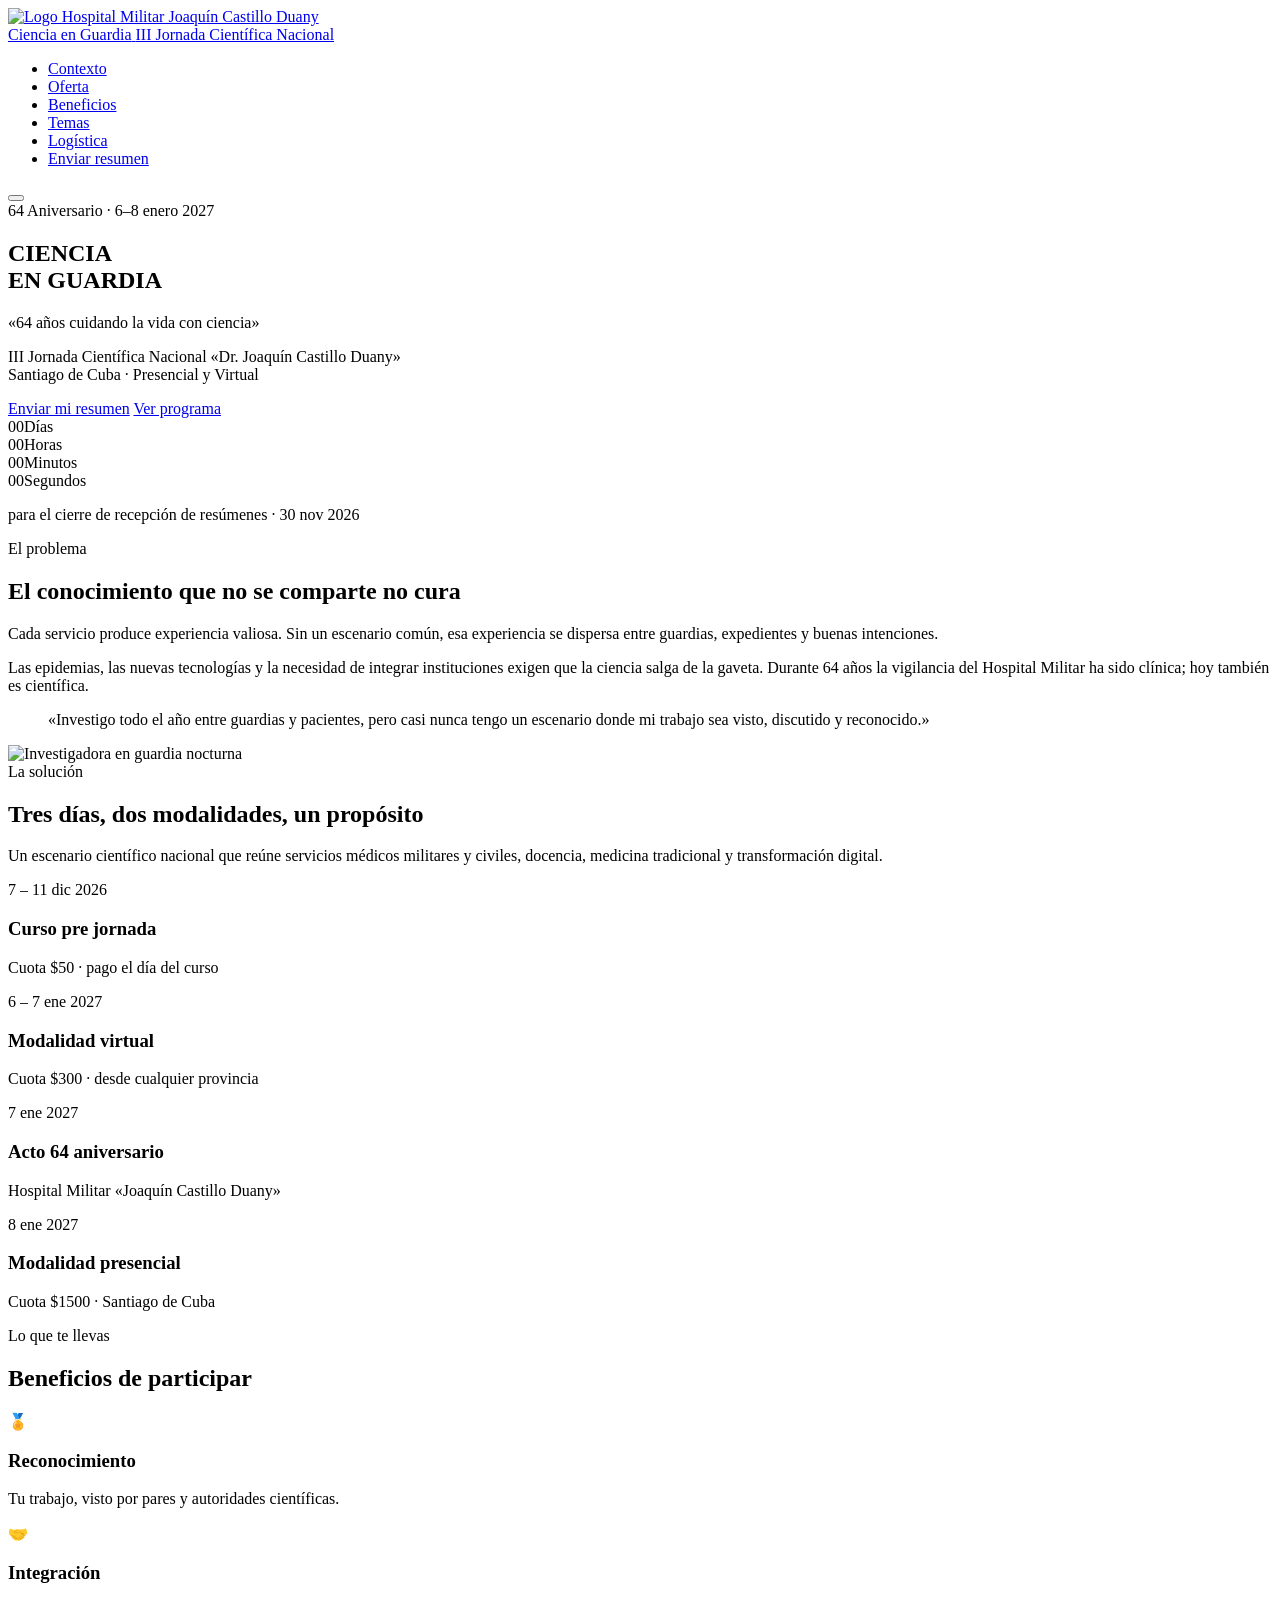
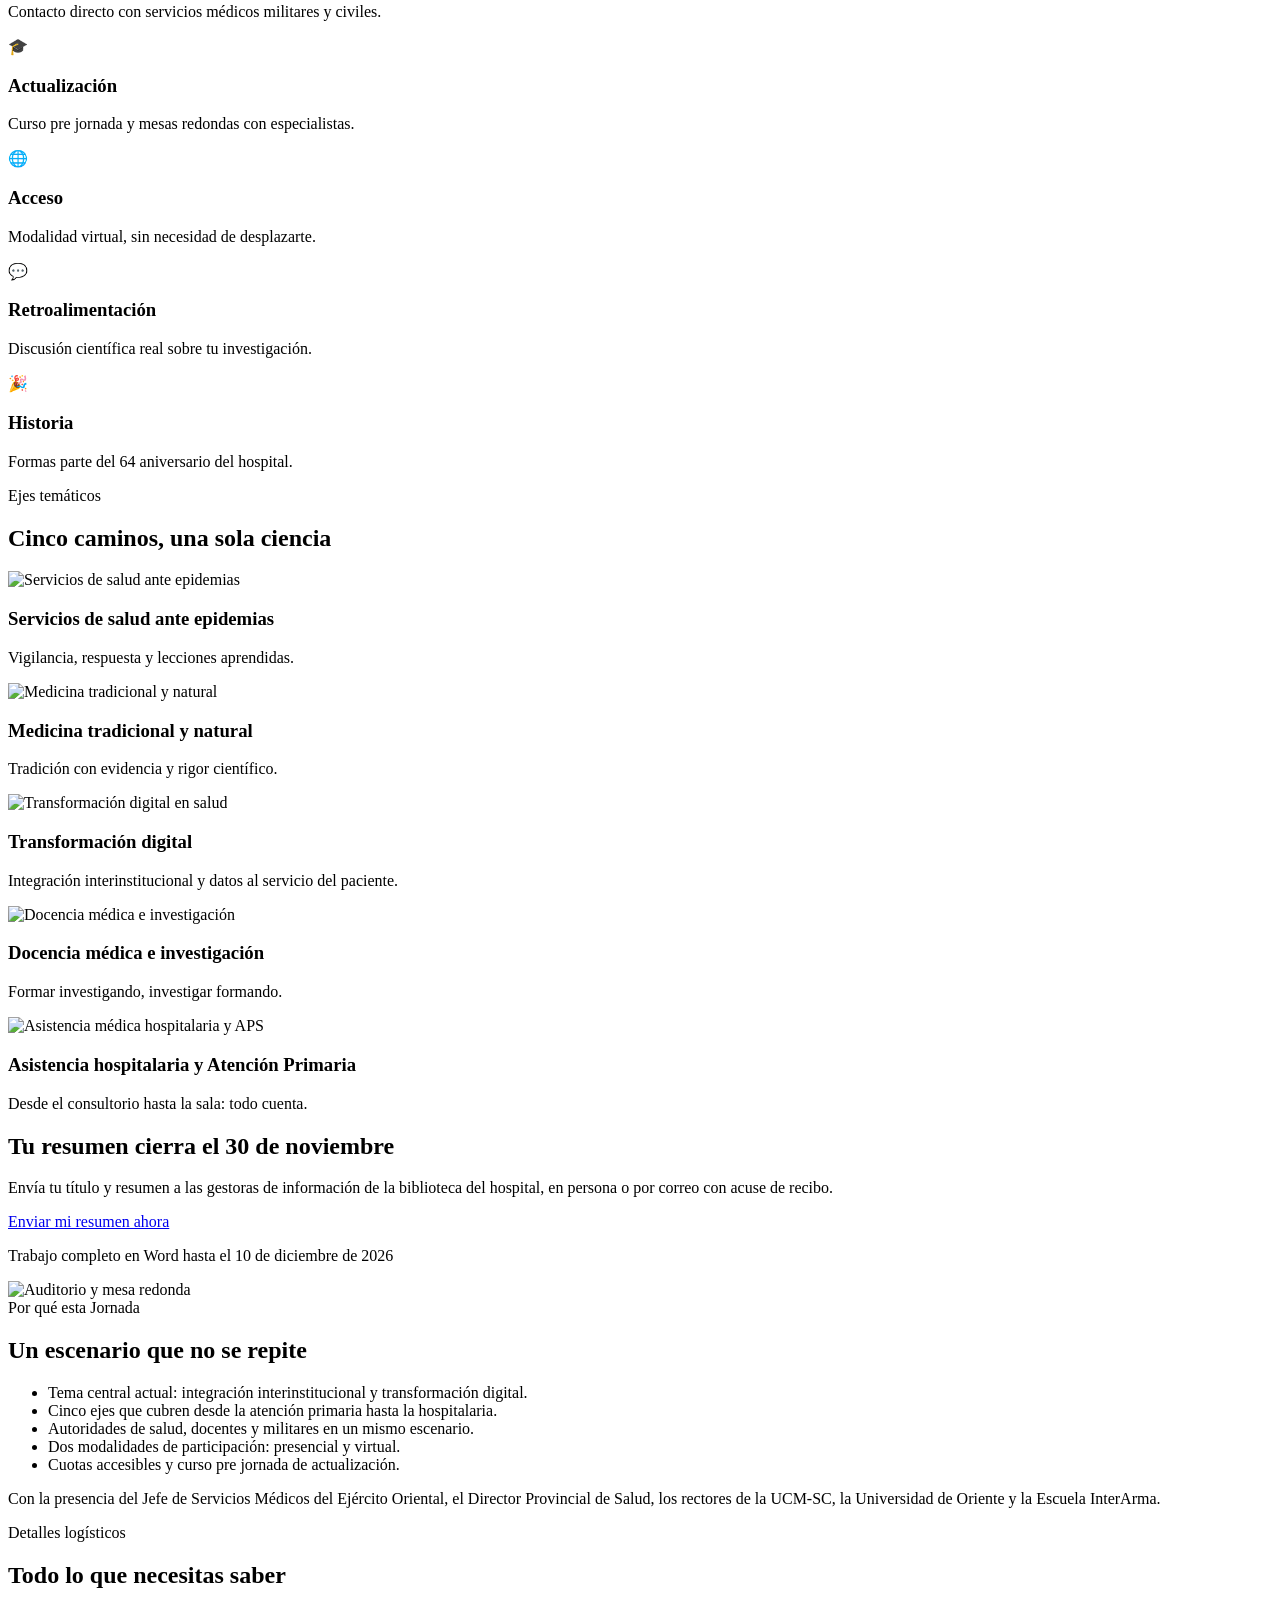
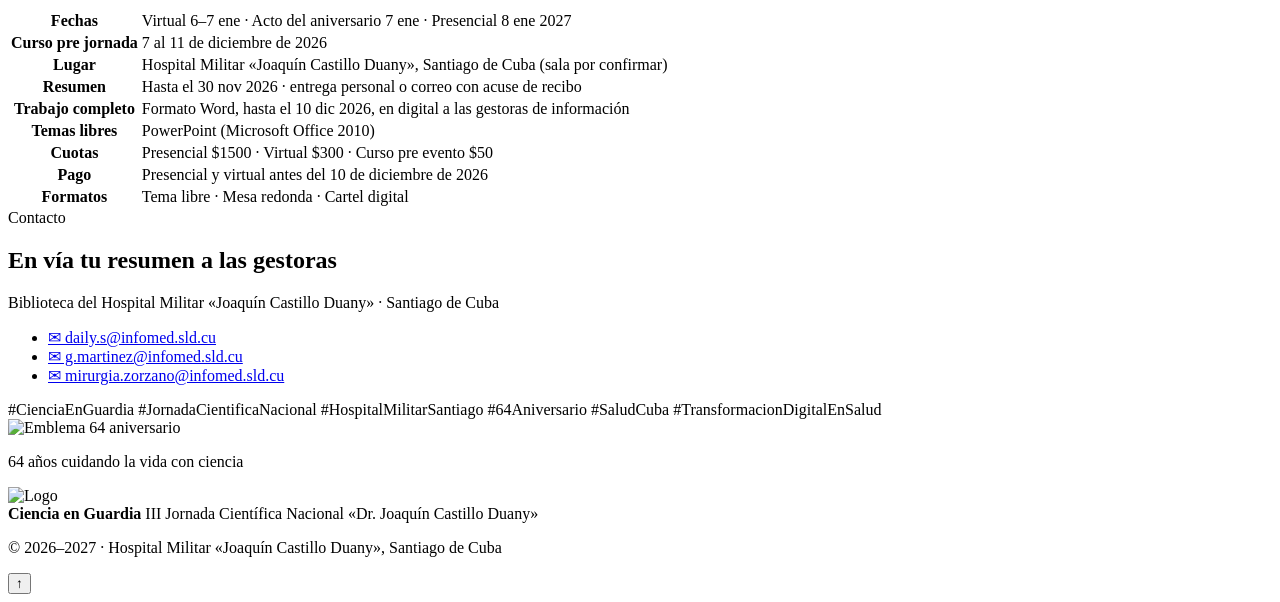
==== index.html @ 949faa52 "Add files via upload" ====
<!DOCTYPE html>
<html lang="es">
<head>
  <meta charset="UTF-8" />
  <meta name="viewport" content="width=device-width, initial-scale=1.0" />
  <meta name="description" content="III Jornada Científica Nacional «Dr. Joaquín Castillo Duany» — 6 al 8 de enero de 2027, Santiago de Cuba. Ciencia en Guardia: 64 años cuidando la vida con ciencia." />
  <meta name="theme-color" content="#123A63" />
  <title>Ciencia en Guardia · III Jornada Científica Nacional</title>

  <!-- Tipografías -->
  <link rel="preconnect" href="https://fonts.googleapis.com" />
  <link rel="preconnect" href="https://fonts.gstatic.com" crossorigin />
  <link href="https://fonts.googleapis.com/css2?family=Playfair+Display:wght@600;700;900&family=Montserrat:wght@400;500;600;700&family=Source+Sans+3:wght@300;400;500;600&display=swap" rel="stylesheet" />

  <link rel="stylesheet" href="css/styles.css" />
  <link rel="icon" type="image/png" href="assets/img/logo.png" />
</head>
<body>

  <!-- ══════════ HEADER ══════════ -->
  <header class="site-header" id="header">
    <div class="container header-inner">
      <a href="#hero" class="brand" aria-label="Inicio">
        <img src="assets/img/logo.png" alt="Logo Hospital Militar Joaquín Castillo Duany" class="brand-logo" />
        <div class="brand-text">
          <span class="brand-title">Ciencia en Guardia</span>
          <span class="brand-sub">III Jornada Científica Nacional</span>
        </div>
      </a>

      <nav class="nav" id="nav" aria-label="Navegación principal">
        <ul>
          <li><a href="#contexto">Contexto</a></li>
          <li><a href="#oferta">Oferta</a></li>
          <li><a href="#beneficios">Beneficios</a></li>
          <li><a href="#temas">Temas</a></li>
          <li><a href="#logistica">Logística</a></li>
          <li><a href="#contacto" class="nav-cta">Enviar resumen</a></li>
        </ul>
      </nav>

      <button class="menu-toggle" id="menuToggle" aria-label="Abrir menú" aria-expanded="false">
        <span></span><span></span><span></span>
      </button>
    </div>
  </header>

  <!-- ══════════ HERO ══════════ -->
  <section class="hero" id="hero">
    <div class="hero-bg" style="background-image:url('assets/img/img1.jpg');"></div>
    <div class="hero-overlay"></div>

    <div class="container hero-content reveal">
      <span class="hero-badge">64 Aniversario · 6–8 enero 2027</span>
      <h1 class="hero-title">CIENCIA<br /><span>EN GUARDIA</span></h1>
      <p class="hero-slogan">«64 años cuidando la vida con ciencia»</p>
      <p class="hero-desc">
        III Jornada Científica Nacional «Dr. Joaquín Castillo Duany»<br />
        Santiago de Cuba · Presencial y Virtual
      </p>

      <div class="hero-actions">
        <a href="#contacto" class="btn btn-gold">Enviar mi resumen</a>
        <a href="#oferta" class="btn btn-ghost">Ver programa</a>
      </div>

      <!-- Cuenta regresiva -->
      <div class="countdown" id="countdown" aria-label="Cuenta regresiva">
        <div class="cd-item"><span class="cd-num" id="cd-days">00</span><span class="cd-lbl">Días</span></div>
        <div class="cd-item"><span class="cd-num" id="cd-hours">00</span><span class="cd-lbl">Horas</span></div>
        <div class="cd-item"><span class="cd-num" id="cd-mins">00</span><span class="cd-lbl">Minutos</span></div>
        <div class="cd-item"><span class="cd-num" id="cd-secs">00</span><span class="cd-lbl">Segundos</span></div>
      </div>
      <p class="countdown-note">para el cierre de recepción de resúmenes · 30 nov 2026</p>
    </div>

    <div class="hero-scroll"><span></span></div>
  </section>

  <!-- ══════════ CONTEXTO ══════════ -->
  <section class="section section-dark" id="contexto">
    <div class="container grid-2">
      <div class="reveal">
        <span class="eyebrow">El problema</span>
        <h2 class="section-title">El conocimiento que no se comparte no cura</h2>
        <p class="lead">
          Cada servicio produce experiencia valiosa. Sin un escenario común,
          esa experiencia se dispersa entre guardias, expedientes y buenas intenciones.
        </p>
        <p>
          Las epidemias, las nuevas tecnologías y la necesidad de integrar instituciones
          exigen que la ciencia salga de la gaveta. Durante 64 años la vigilancia del
          Hospital Militar ha sido clínica; hoy también es científica.
        </p>
        <blockquote class="quote">
          «Investigo todo el año entre guardias y pacientes, pero casi nunca tengo
          un escenario donde mi trabajo sea visto, discutido y reconocido.»
        </blockquote>
      </div>
      <div class="img-frame reveal">
        <img src="assets/img/img2.jpg" alt="Investigadora en guardia nocturna" />
      </div>
    </div>
  </section>

  <!-- ══════════ OFERTA / TIMELINE ══════════ -->
  <section class="section section-ivory" id="oferta">
    <div class="container">
      <div class="section-head reveal">
        <span class="eyebrow">La solución</span>
        <h2 class="section-title">Tres días, dos modalidades, un propósito</h2>
        <p class="lead">Un escenario científico nacional que reúne servicios médicos militares y civiles, docencia, medicina tradicional y transformación digital.</p>
      </div>

      <div class="timeline reveal">
        <div class="tl-item">
          <div class="tl-dot"></div>
          <div class="tl-card">
            <span class="tl-date">7 – 11 dic 2026</span>
            <h3>Curso pre jornada</h3>
            <p>Cuota $50 · pago el día del curso</p>
          </div>
        </div>
        <div class="tl-item">
          <div class="tl-dot"></div>
          <div class="tl-card">
            <span class="tl-date">6 – 7 ene 2027</span>
            <h3>Modalidad virtual</h3>
            <p>Cuota $300 · desde cualquier provincia</p>
          </div>
        </div>
        <div class="tl-item">
          <div class="tl-dot"></div>
          <div class="tl-card">
            <span class="tl-date">7 ene 2027</span>
            <h3>Acto 64 aniversario</h3>
            <p>Hospital Militar «Joaquín Castillo Duany»</p>
          </div>
        </div>
        <div class="tl-item">
          <div class="tl-dot"></div>
          <div class="tl-card">
            <span class="tl-date">8 ene 2027</span>
            <h3>Modalidad presencial</h3>
            <p>Cuota $1500 · Santiago de Cuba</p>
          </div>
        </div>
      </div>
    </div>
  </section>

  <!-- ══════════ BENEFICIOS ══════════ -->
  <section class="section section-navy" id="beneficios">
    <div class="container">
      <div class="section-head reveal">
        <span class="eyebrow">Lo que te llevas</span>
        <h2 class="section-title">Beneficios de participar</h2>
      </div>

      <div class="cards-3">
        <article class="card reveal"><span class="card-ico">🏅</span><h3>Reconocimiento</h3><p>Tu trabajo, visto por pares y autoridades científicas.</p></article>
        <article class="card reveal"><span class="card-ico">🤝</span><h3>Integración</h3><p>Contacto directo con servicios médicos militares y civiles.</p></article>
        <article class="card reveal"><span class="card-ico">🎓</span><h3>Actualización</h3><p>Curso pre jornada y mesas redondas con especialistas.</p></article>
        <article class="card reveal"><span class="card-ico">🌐</span><h3>Acceso</h3><p>Modalidad virtual, sin necesidad de desplazarte.</p></article>
        <article class="card reveal"><span class="card-ico">💬</span><h3>Retroalimentación</h3><p>Discusión científica real sobre tu investigación.</p></article>
        <article class="card reveal"><span class="card-ico">🎉</span><h3>Historia</h3><p>Formas parte del 64 aniversario del hospital.</p></article>
      </div>
    </div>
  </section>

  <!-- ══════════ TEMAS / EJES ══════════ -->
  <section class="section section-ivory" id="temas">
    <div class="container">
      <div class="section-head reveal">
        <span class="eyebrow">Ejes temáticos</span>
        <h2 class="section-title">Cinco caminos, una sola ciencia</h2>
      </div>

      <div class="themes">
        <article class="theme reveal">
          <img src="assets/img/img3.jpg" alt="Servicios de salud ante epidemias" />
          <div class="theme-body"><h3>Servicios de salud ante epidemias</h3><p>Vigilancia, respuesta y lecciones aprendidas.</p></div>
        </article>
        <article class="theme reveal">
          <img src="assets/img/img4.jpg" alt="Medicina tradicional y natural" />
          <div class="theme-body"><h3>Medicina tradicional y natural</h3><p>Tradición con evidencia y rigor científico.</p></div>
        </article>
        <article class="theme reveal">
          <img src="assets/img/img5.jpg" alt="Transformación digital en salud" />
          <div class="theme-body"><h3>Transformación digital</h3><p>Integración interinstitucional y datos al servicio del paciente.</p></div>
        </article>
        <article class="theme reveal">
          <img src="assets/img/img6.jpg" alt="Docencia médica e investigación" />
          <div class="theme-body"><h3>Docencia médica e investigación</h3><p>Formar investigando, investigar formando.</p></div>
        </article>
        <article class="theme theme-wide reveal">
          <img src="assets/img/img6.jpg" alt="Asistencia médica hospitalaria y APS" />
          <div class="theme-body"><h3>Asistencia hospitalaria y Atención Primaria</h3><p>Desde el consultorio hasta la sala: todo cuenta.</p></div>
        </article>
      </div>
    </div>
  </section>

  <!-- ══════════ CTA DESTACADO ══════════ -->
  <section class="cta-band" id="cta">
    <div class="cta-overlay"></div>
    <div class="container cta-inner reveal">
      <h2>Tu resumen cierra el 30 de noviembre</h2>
      <p>Envía tu título y resumen a las gestoras de información de la biblioteca del hospital, en persona o por correo con acuse de recibo.</p>
      <a href="#contacto" class="btn btn-gold btn-lg">Enviar mi resumen ahora</a>
      <p class="cta-note">Trabajo completo en Word hasta el 10 de diciembre de 2026</p>
    </div>
  </section>

  <!-- ══════════ DIFERENCIADORES ══════════ -->
  <section class="section section-dark" id="diferenciadores">
    <div class="container grid-2 grid-rev">
      <div class="img-frame reveal">
        <img src="assets/img/img6.jpg" alt="Auditorio y mesa redonda" />
      </div>
      <div class="reveal">
        <span class="eyebrow">Por qué esta Jornada</span>
        <h2 class="section-title">Un escenario que no se repite</h2>
        <ul class="check-list">
          <li>Tema central actual: integración interinstitucional y transformación digital.</li>
          <li>Cinco ejes que cubren desde la atención primaria hasta la hospitalaria.</li>
          <li>Autoridades de salud, docentes y militares en un mismo escenario.</li>
          <li>Dos modalidades de participación: presencial y virtual.</li>
          <li>Cuotas accesibles y curso pre jornada de actualización.</li>
        </ul>
        <p class="authorities">
          Con la presencia del Jefe de Servicios Médicos del Ejército Oriental,
          el Director Provincial de Salud, los rectores de la UCM-SC, la Universidad
          de Oriente y la Escuela InterArma.
        </p>
      </div>
    </div>
  </section>

  <!-- ══════════ LOGÍSTICA ══════════ -->
  <section class="section section-ivory" id="logistica">
    <div class="container">
      <div class="section-head reveal">
        <span class="eyebrow">Detalles logísticos</span>
        <h2 class="section-title">Todo lo que necesitas saber</h2>
      </div>

      <div class="table-wrap reveal">
        <table class="log-table">
          <tbody>
            <tr><th>Fechas</th><td>Virtual 6–7 ene · Acto del aniversario 7 ene · Presencial 8 ene 2027</td></tr>
            <tr><th>Curso pre jornada</th><td>7 al 11 de diciembre de 2026</td></tr>
            <tr><th>Lugar</th><td>Hospital Militar «Joaquín Castillo Duany», Santiago de Cuba (sala por confirmar)</td></tr>
            <tr><th>Resumen</th><td>Hasta el 30 nov 2026 · entrega personal o correo con acuse de recibo</td></tr>
            <tr><th>Trabajo completo</th><td>Formato Word, hasta el 10 dic 2026, en digital a las gestoras de información</td></tr>
            <tr><th>Temas libres</th><td>PowerPoint (Microsoft Office 2010)</td></tr>
            <tr><th>Cuotas</th><td>Presencial $1500 · Virtual $300 · Curso pre evento $50</td></tr>
            <tr><th>Pago</th><td>Presencial y virtual antes del 10 de diciembre de 2026</td></tr>
            <tr><th>Formatos</th><td>Tema libre · Mesa redonda · Cartel digital</td></tr>
          </tbody>
        </table>
      </div>
    </div>
  </section>

  <!-- ══════════ CONTACTO ══════════ -->
  <section class="section section-navy" id="contacto">
    <div class="container contact-grid">
      <div class="reveal">
        <span class="eyebrow">Contacto</span>
        <h2 class="section-title">En vía tu resumen a las gestoras</h2>
        <p class="lead">Biblioteca del Hospital Militar «Joaquín Castillo Duany» · Santiago de Cuba</p>

        <ul class="mail-list">
          <li><a href="mailto:daily.s@infomed.sld.cu"><span>✉</span> daily.s@infomed.sld.cu</a></li>
          <li><a href="mailto:g.martinez@infomed.sld.cu"><span>✉</span> g.martinez@infomed.sld.cu</a></li>
          <li><a href="mailto:mirurgia.zorzano@infomed.sld.cu"><span>✉</span> mirurgia.zorzano@infomed.sld.cu</a></li>
        </ul>

        <div class="hashtags">
          <span>#CienciaEnGuardia</span>
          <span>#JornadaCientificaNacional</span>
          <span>#HospitalMilitarSantiago</span>
          <span>#64Aniversario</span>
          <span>#SaludCuba</span>
          <span>#TransformacionDigitalEnSalud</span>
        </div>
      </div>

      <div class="cta-side reveal">
        <img src="assets/img/img7.jpg" alt="Emblema 64 aniversario" />
        <p class="cta-side-caption">64 años cuidando la vida con ciencia</p>
      </div>
    </div>
  </section>

  <!-- ══════════ FOOTER ══════════ -->
  <footer class="site-footer">
    <div class="container footer-inner">
      <div class="footer-brand">
        <img src="assets/img/logo.png" alt="Logo" />
        <div>
          <strong>Ciencia en Guardia</strong>
          <span>III Jornada Científica Nacional «Dr. Joaquín Castillo Duany»</span>
        </div>
      </div>
      <p class="footer-copy">© 2026–2027 · Hospital Militar «Joaquín Castillo Duany», Santiago de Cuba</p>
    </div>
  </footer>

  <button class="to-top" id="toTop" aria-label="Volver arriba">↑</button>

  <script src="js/main.js"></script>
</body>
</html>
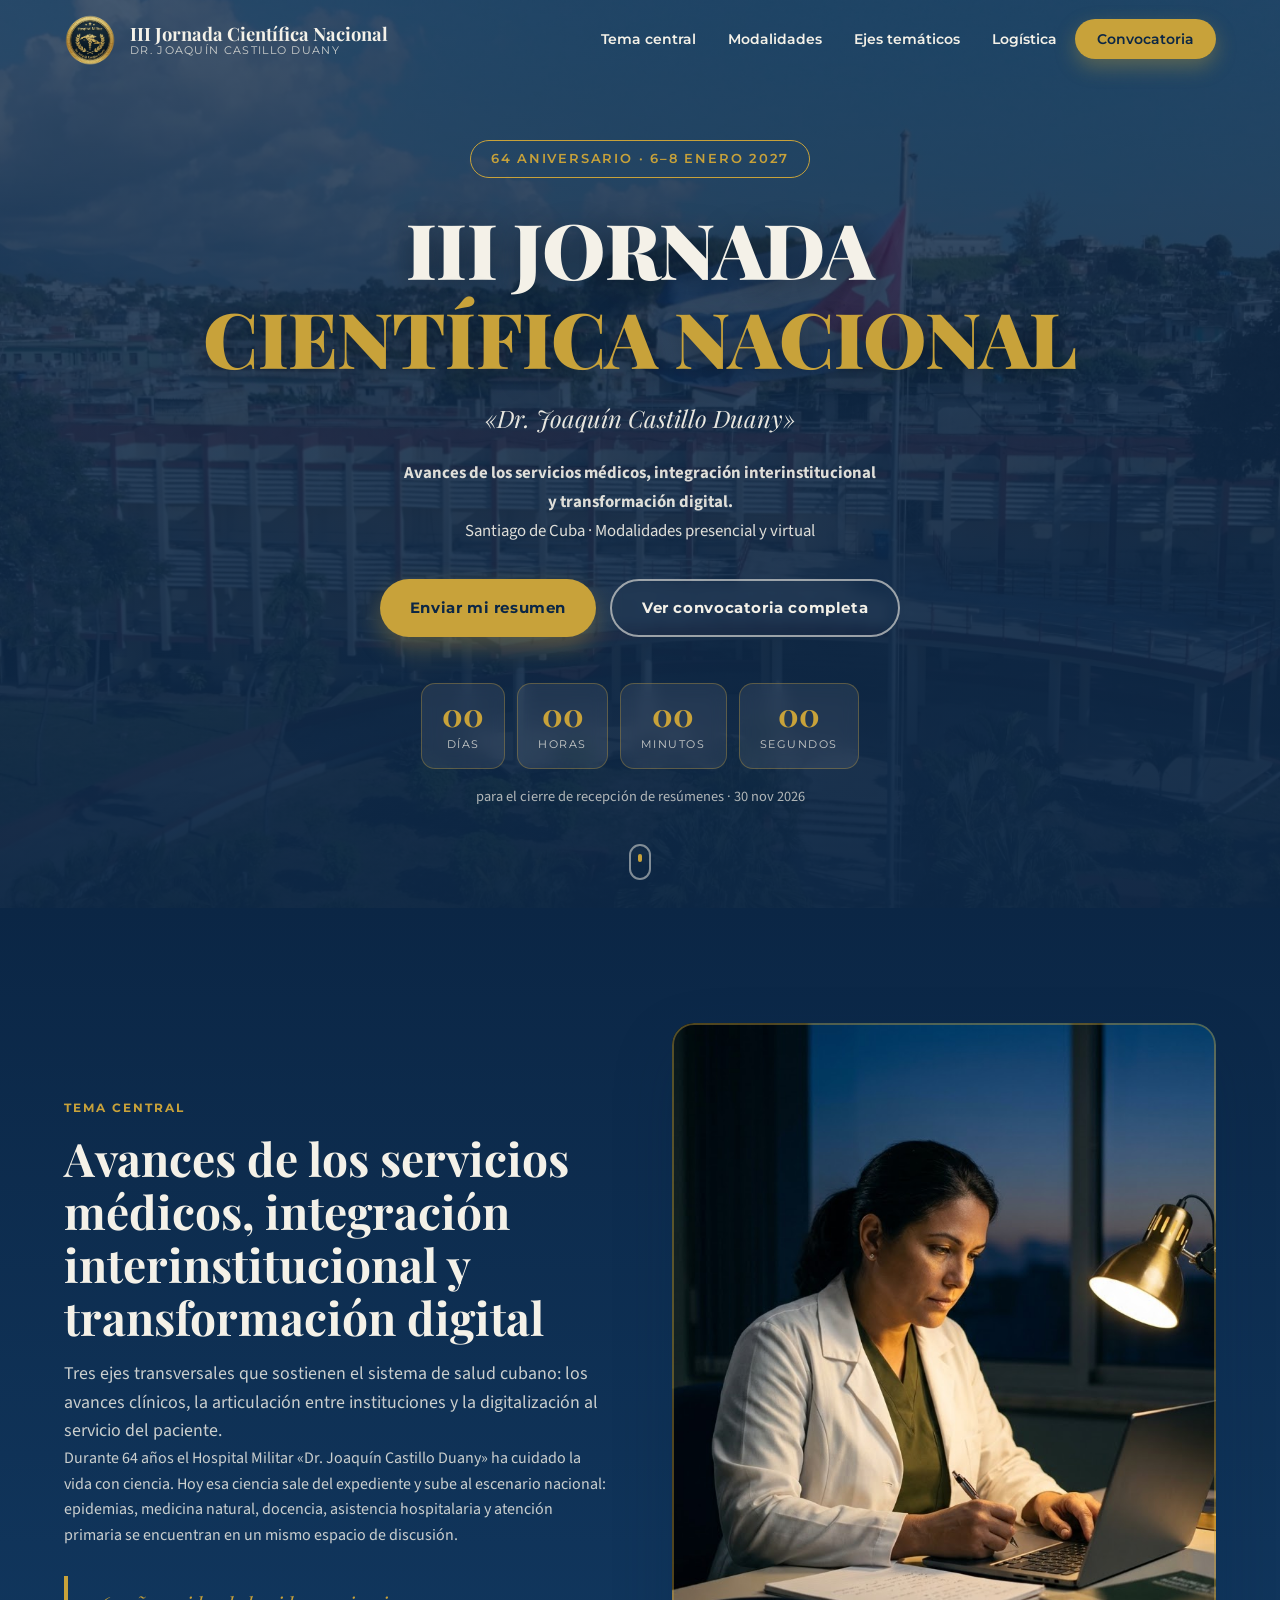
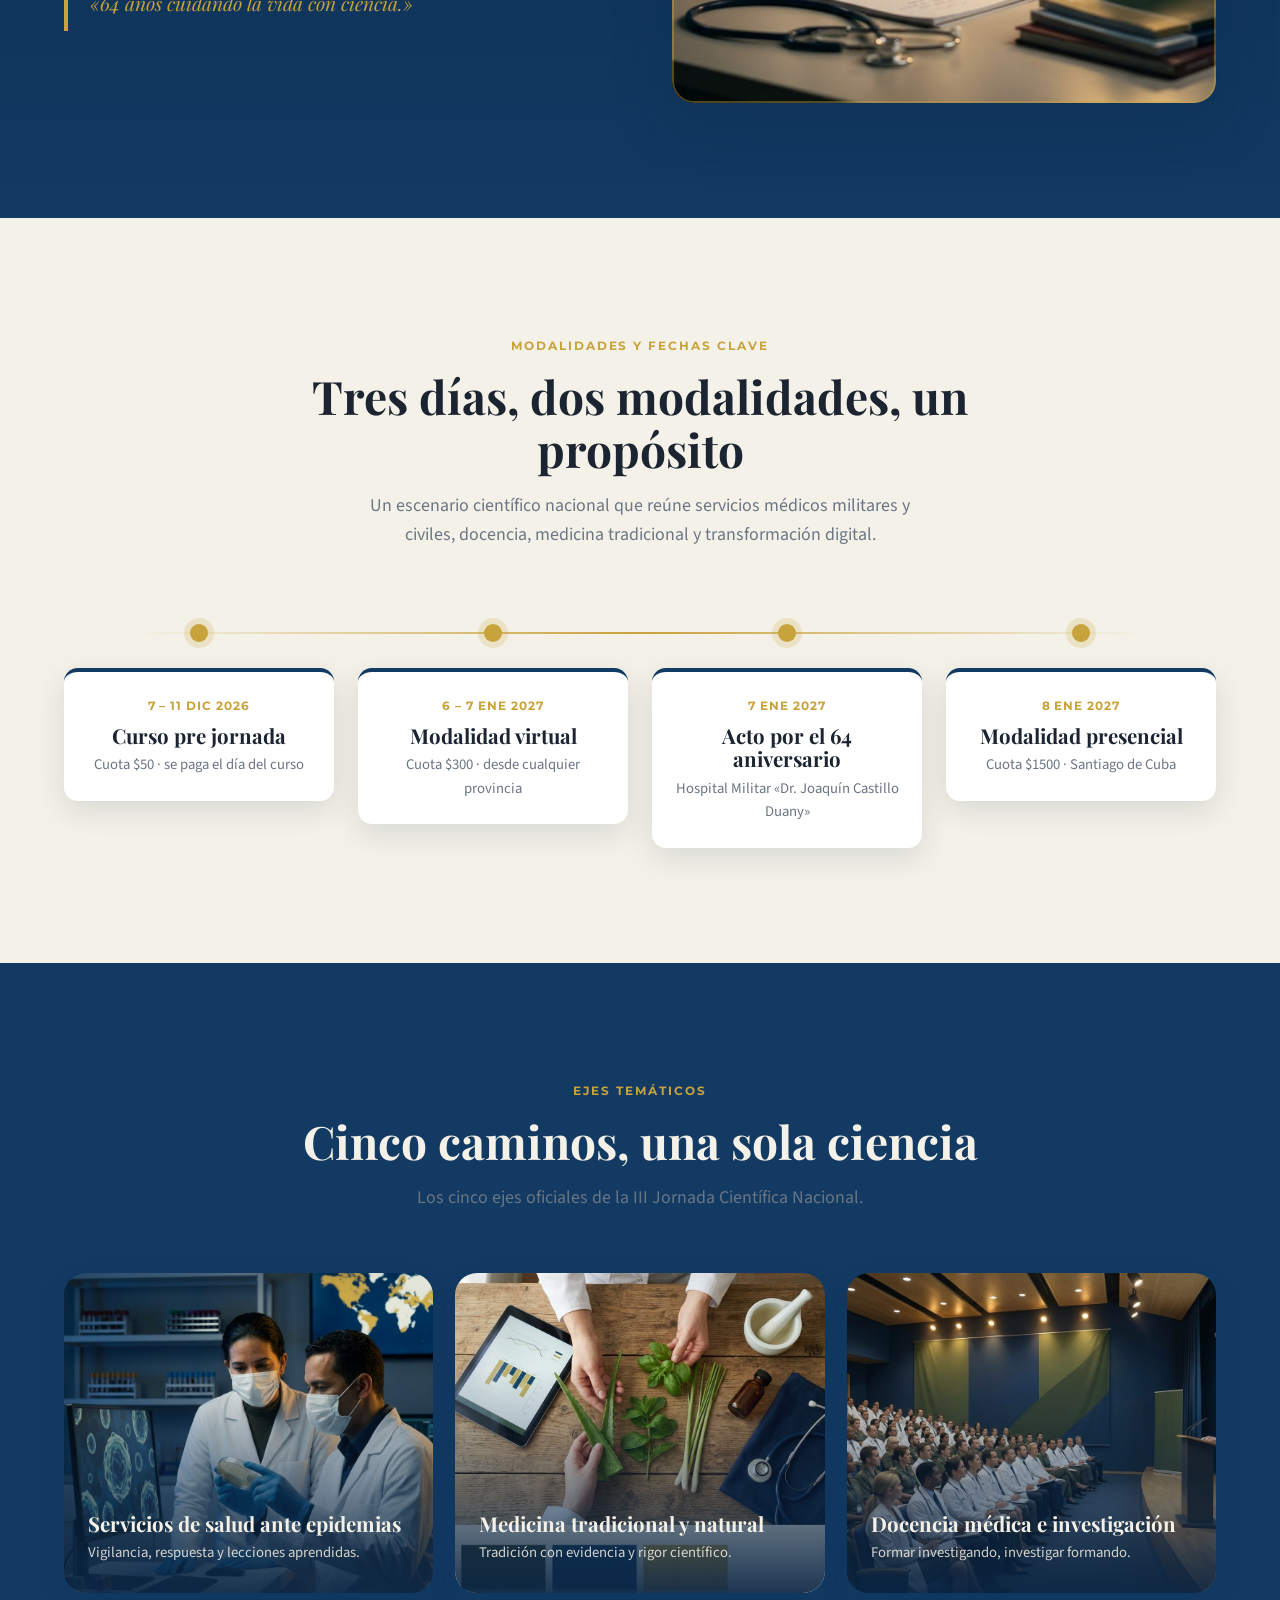
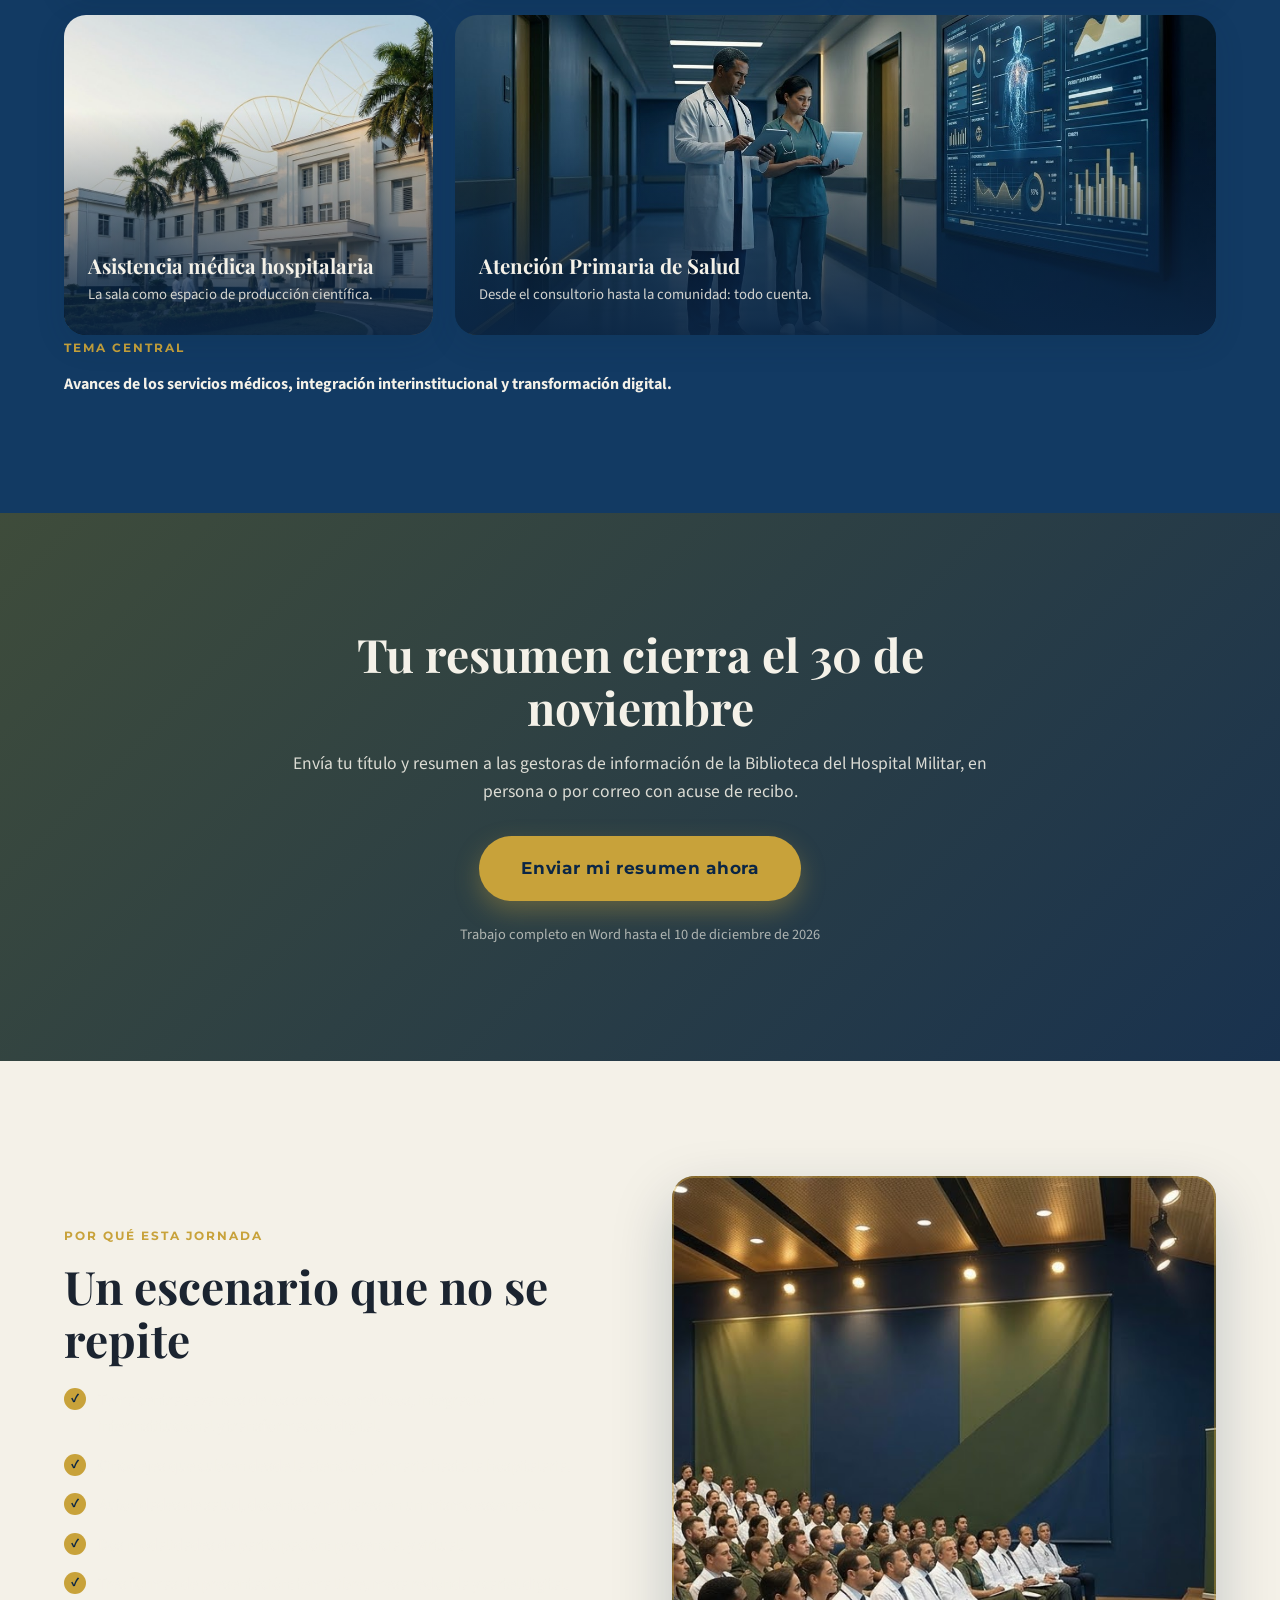
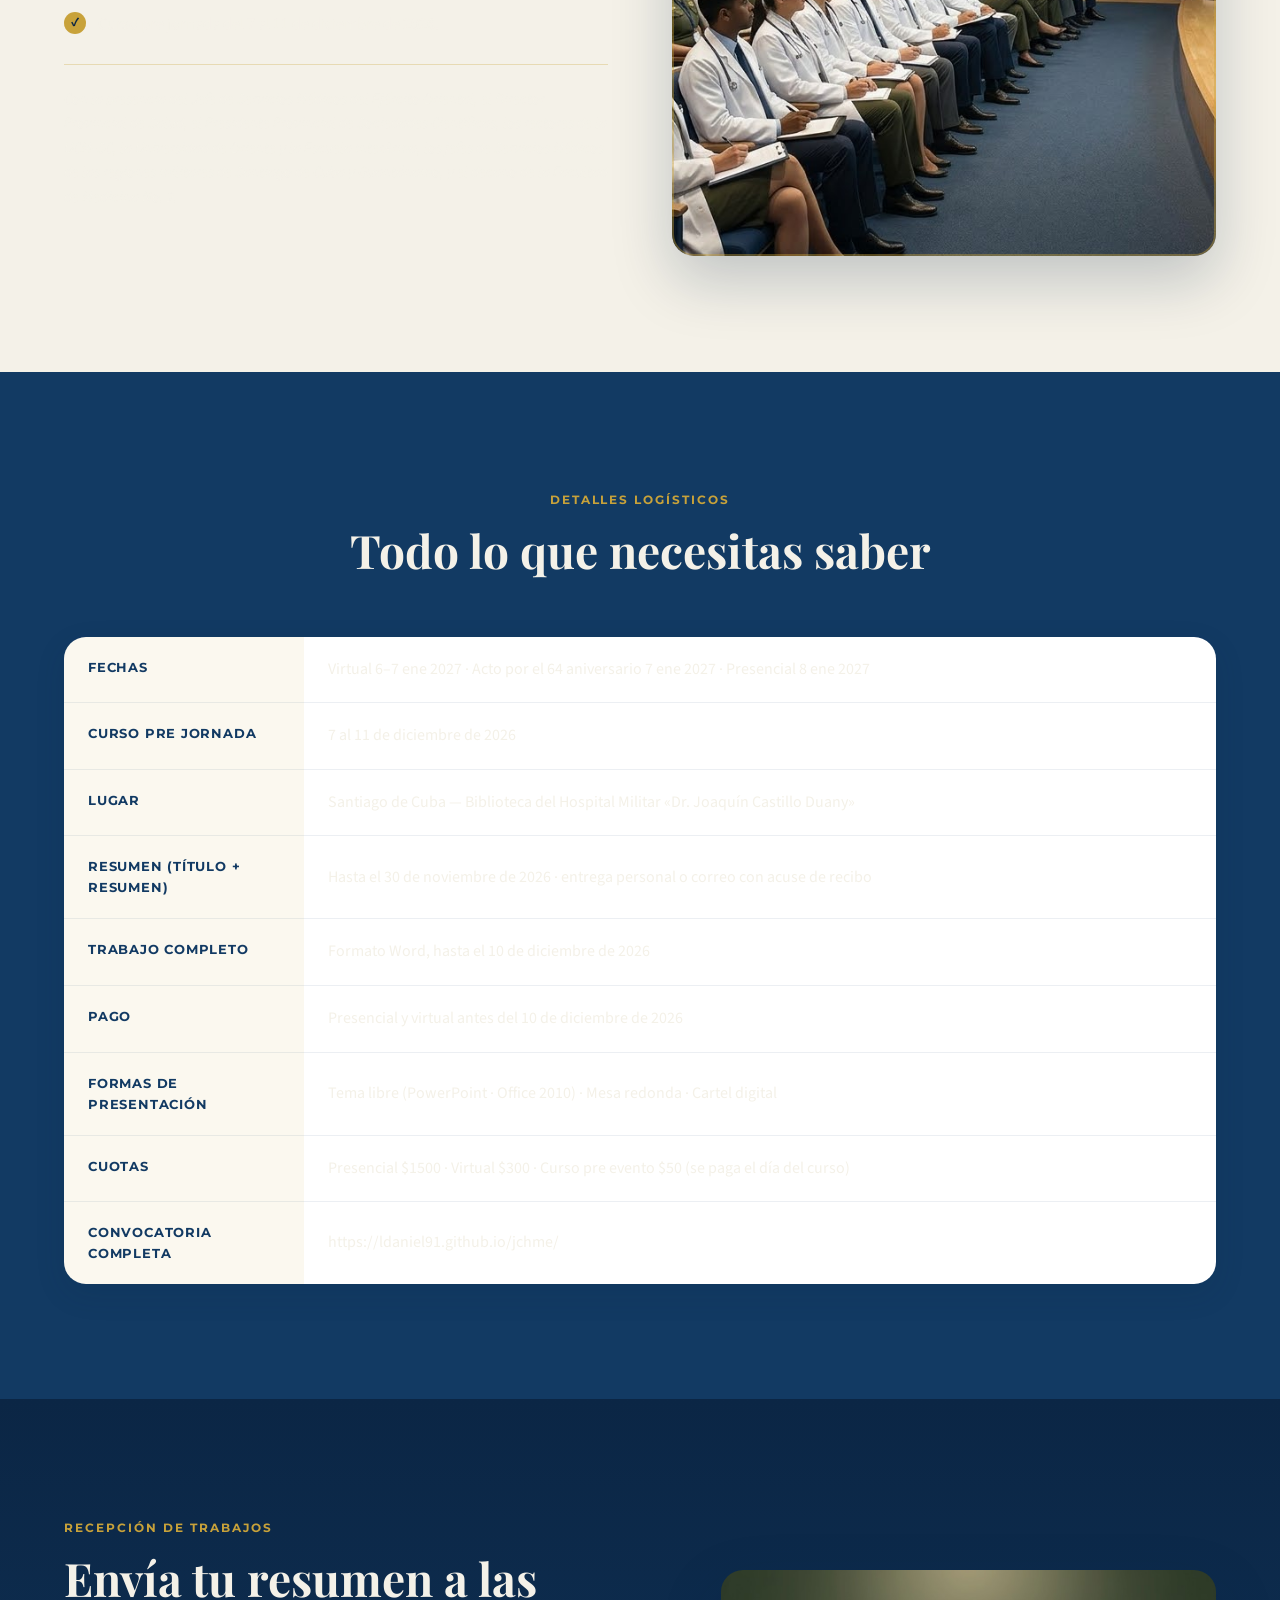
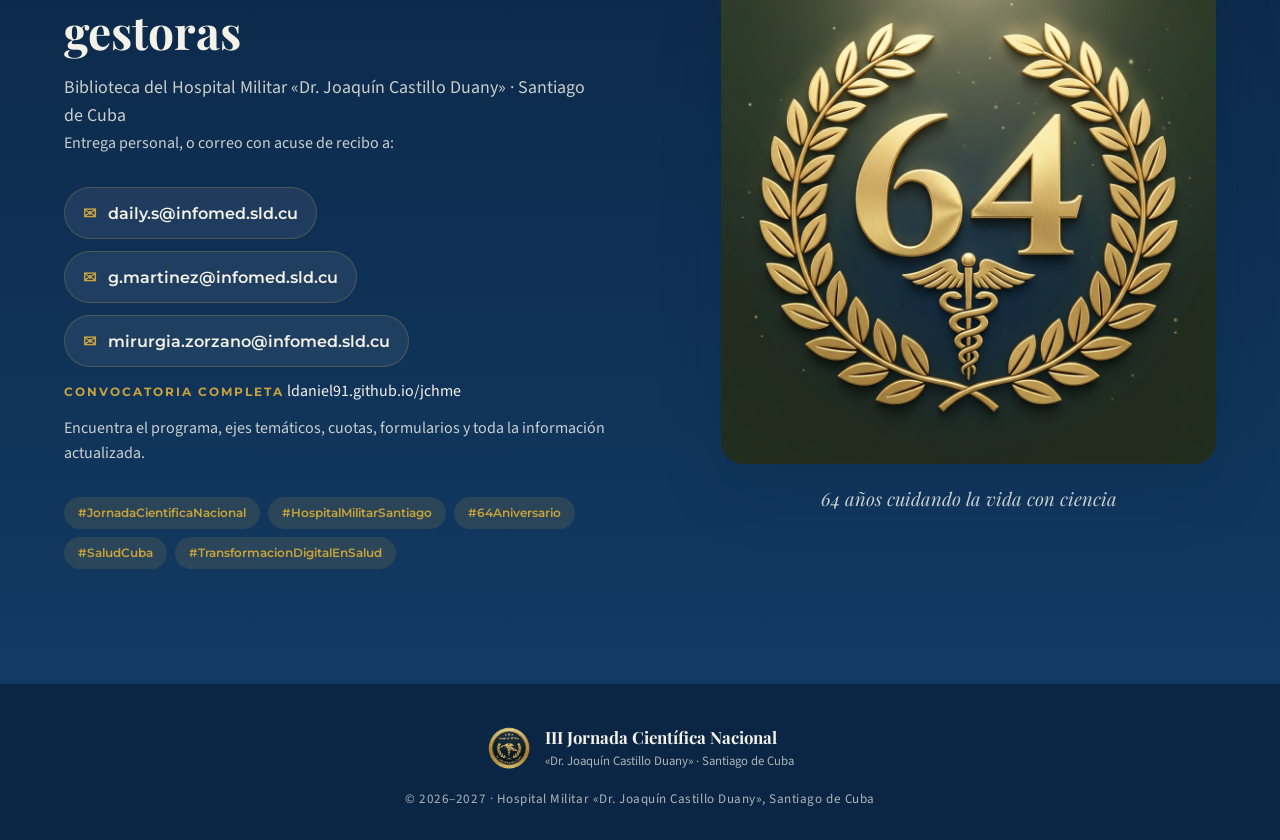
==== commit 19531c59: "Add files via upload" ====
--- a/index.html
+++ b/index.html
@@ -3,9 +3,9 @@
 <head>
   <meta charset="UTF-8" />
   <meta name="viewport" content="width=device-width, initial-scale=1.0" />
-  <meta name="description" content="III Jornada Científica Nacional «Dr. Joaquín Castillo Duany» — 6 al 8 de enero de 2027, Santiago de Cuba. Ciencia en Guardia: 64 años cuidando la vida con ciencia." />
+  <meta name="description" content="III Jornada Científica Nacional «Dr. Joaquín Castillo Duany» — 6 al 8 de enero de 2027, Santiago de Cuba. Avances de los servicios médicos, integración interinstitucional y transformación digital." />
   <meta name="theme-color" content="#123A63" />
-  <title>Ciencia en Guardia · III Jornada Científica Nacional</title>
+  <title>III Jornada Científica Nacional · Dr. Joaquín Castillo Duany</title>
 
   <!-- Tipografías -->
   <link rel="preconnect" href="https://fonts.googleapis.com" />
@@ -21,21 +21,20 @@
   <header class="site-header" id="header">
     <div class="container header-inner">
       <a href="#hero" class="brand" aria-label="Inicio">
-        <img src="assets/img/logo.png" alt="Logo Hospital Militar Joaquín Castillo Duany" class="brand-logo" />
+        <img src="assets/img/logo.png" alt="Logo Hospital Militar Dr. Joaquín Castillo Duany" class="brand-logo" />
         <div class="brand-text">
-          <span class="brand-title">Ciencia en Guardia</span>
-          <span class="brand-sub">III Jornada Científica Nacional</span>
+          <span class="brand-title">III Jornada Científica Nacional</span>
+          <span class="brand-sub">Dr. Joaquín Castillo Duany</span>
         </div>
       </a>
 
       <nav class="nav" id="nav" aria-label="Navegación principal">
         <ul>
-          <li><a href="#contexto">Contexto</a></li>
-          <li><a href="#oferta">Oferta</a></li>
-          <li><a href="#beneficios">Beneficios</a></li>
-          <li><a href="#temas">Temas</a></li>
+          <li><a href="#contexto">Tema central</a></li>
+          <li><a href="#oferta">Modalidades</a></li>
+          <li><a href="#temas">Ejes temáticos</a></li>
           <li><a href="#logistica">Logística</a></li>
-          <li><a href="#contacto" class="nav-cta">Enviar resumen</a></li>
+          <li><a href="https://ldaniel91.github.io/jchme/" target="_blank" rel="noopener" class="nav-cta">Convocatoria</a></li>
         </ul>
       </nav>
 
@@ -52,16 +51,19 @@
 
     <div class="container hero-content reveal">
       <span class="hero-badge">64 Aniversario · 6–8 enero 2027</span>
-      <h1 class="hero-title">CIENCIA<br /><span>EN GUARDIA</span></h1>
-      <p class="hero-slogan">«64 años cuidando la vida con ciencia»</p>
+      <h1 class="hero-title">
+        III JORNADA<br />
+        <span>CIENTÍFICA NACIONAL</span>
+      </h1>
+      <p class="hero-slogan">«Dr. Joaquín Castillo Duany»</p>
       <p class="hero-desc">
-        III Jornada Científica Nacional «Dr. Joaquín Castillo Duany»<br />
-        Santiago de Cuba · Presencial y Virtual
+        <strong>Avances de los servicios médicos, integración interinstitucional<br />y transformación digital.</strong><br />
+        Santiago de Cuba · Modalidades presencial y virtual
       </p>
 
       <div class="hero-actions">
         <a href="#contacto" class="btn btn-gold">Enviar mi resumen</a>
-        <a href="#oferta" class="btn btn-ghost">Ver programa</a>
+        <a href="https://ldaniel91.github.io/jchme/" class="btn btn-ghost" target="_blank" rel="noopener">Ver convocatoria completa</a>
       </div>
 
       <!-- Cuenta regresiva -->
@@ -77,24 +79,25 @@
     <div class="hero-scroll"><span></span></div>
   </section>
 
-  <!-- ══════════ CONTEXTO ══════════ -->
+  <!-- ══════════ TEMA CENTRAL ══════════ -->
   <section class="section section-dark" id="contexto">
     <div class="container grid-2">
       <div class="reveal">
-        <span class="eyebrow">El problema</span>
-        <h2 class="section-title">El conocimiento que no se comparte no cura</h2>
+        <span class="eyebrow">Tema central</span>
+        <h2 class="section-title">Avances de los servicios médicos, integración interinstitucional y transformación digital</h2>
         <p class="lead">
-          Cada servicio produce experiencia valiosa. Sin un escenario común,
-          esa experiencia se dispersa entre guardias, expedientes y buenas intenciones.
+          Tres ejes transversales que sostienen el sistema de salud cubano: los avances
+          clínicos, la articulación entre instituciones y la digitalización al servicio
+          del paciente.
         </p>
         <p>
-          Las epidemias, las nuevas tecnologías y la necesidad de integrar instituciones
-          exigen que la ciencia salga de la gaveta. Durante 64 años la vigilancia del
-          Hospital Militar ha sido clínica; hoy también es científica.
+          Durante 64 años el Hospital Militar «Dr. Joaquín Castillo Duany» ha cuidado
+          la vida con ciencia. Hoy esa ciencia sale del expediente y sube al escenario
+          nacional: epidemias, medicina natural, docencia, asistencia hospitalaria y
+          atención primaria se encuentran en un mismo espacio de discusión.
         </p>
         <blockquote class="quote">
-          «Investigo todo el año entre guardias y pacientes, pero casi nunca tengo
-          un escenario donde mi trabajo sea visto, discutido y reconocido.»
+          «64 años cuidando la vida con ciencia.»
         </blockquote>
       </div>
       <div class="img-frame reveal">
@@ -103,11 +106,11 @@
     </div>
   </section>
 
-  <!-- ══════════ OFERTA / TIMELINE ══════════ -->
+  <!-- ══════════ MODALIDADES Y FECHAS ══════════ -->
   <section class="section section-ivory" id="oferta">
     <div class="container">
       <div class="section-head reveal">
-        <span class="eyebrow">La solución</span>
+        <span class="eyebrow">Modalidades y fechas clave</span>
         <h2 class="section-title">Tres días, dos modalidades, un propósito</h2>
         <p class="lead">Un escenario científico nacional que reúne servicios médicos militares y civiles, docencia, medicina tradicional y transformación digital.</p>
       </div>
@@ -118,7 +121,7 @@
           <div class="tl-card">
             <span class="tl-date">7 – 11 dic 2026</span>
             <h3>Curso pre jornada</h3>
-            <p>Cuota $50 · pago el día del curso</p>
+            <p>Cuota $50 · se paga el día del curso</p>
           </div>
         </div>
         <div class="tl-item">
@@ -133,8 +136,8 @@
           <div class="tl-dot"></div>
           <div class="tl-card">
             <span class="tl-date">7 ene 2027</span>
-            <h3>Acto 64 aniversario</h3>
-            <p>Hospital Militar «Joaquín Castillo Duany»</p>
+            <h3>Acto por el 64 aniversario</h3>
+            <p>Hospital Militar «Dr. Joaquín Castillo Duany»</p>
           </div>
         </div>
         <div class="tl-item">
@@ -149,54 +152,61 @@
     </div>
   </section>
 
-  <!-- ══════════ BENEFICIOS ══════════ -->
-  <section class="section section-navy" id="beneficios">
-    <div class="container">
-      <div class="section-head reveal">
-        <span class="eyebrow">Lo que te llevas</span>
-        <h2 class="section-title">Beneficios de participar</h2>
-      </div>
-
-      <div class="cards-3">
-        <article class="card reveal"><span class="card-ico">🏅</span><h3>Reconocimiento</h3><p>Tu trabajo, visto por pares y autoridades científicas.</p></article>
-        <article class="card reveal"><span class="card-ico">🤝</span><h3>Integración</h3><p>Contacto directo con servicios médicos militares y civiles.</p></article>
-        <article class="card reveal"><span class="card-ico">🎓</span><h3>Actualización</h3><p>Curso pre jornada y mesas redondas con especialistas.</p></article>
-        <article class="card reveal"><span class="card-ico">🌐</span><h3>Acceso</h3><p>Modalidad virtual, sin necesidad de desplazarte.</p></article>
-        <article class="card reveal"><span class="card-ico">💬</span><h3>Retroalimentación</h3><p>Discusión científica real sobre tu investigación.</p></article>
-        <article class="card reveal"><span class="card-ico">🎉</span><h3>Historia</h3><p>Formas parte del 64 aniversario del hospital.</p></article>
-      </div>
-    </div>
-  </section>
-
-  <!-- ══════════ TEMAS / EJES ══════════ -->
-  <section class="section section-ivory" id="temas">
+  <!-- ══════════ EJES TEMÁTICOS ══════════ -->
+  <section class="section section-navy" id="temas">
     <div class="container">
       <div class="section-head reveal">
         <span class="eyebrow">Ejes temáticos</span>
         <h2 class="section-title">Cinco caminos, una sola ciencia</h2>
+        <p class="lead">Los cinco ejes oficiales de la III Jornada Científica Nacional.</p>
       </div>
 
       <div class="themes">
         <article class="theme reveal">
           <img src="assets/img/img3.jpg" alt="Servicios de salud ante epidemias" />
-          <div class="theme-body"><h3>Servicios de salud ante epidemias</h3><p>Vigilancia, respuesta y lecciones aprendidas.</p></div>
-        </article>
+          <div class="theme-body">
+            <h3>Servicios de salud ante epidemias</h3>
+            <p>Vigilancia, respuesta y lecciones aprendidas.</p>
+          </div>
+        </article>
+
         <article class="theme reveal">
           <img src="assets/img/img4.jpg" alt="Medicina tradicional y natural" />
-          <div class="theme-body"><h3>Medicina tradicional y natural</h3><p>Tradición con evidencia y rigor científico.</p></div>
-        </article>
-        <article class="theme reveal">
-          <img src="assets/img/img5.jpg" alt="Transformación digital en salud" />
-          <div class="theme-body"><h3>Transformación digital</h3><p>Integración interinstitucional y datos al servicio del paciente.</p></div>
-        </article>
+          <div class="theme-body">
+            <h3>Medicina tradicional y natural</h3>
+            <p>Tradición con evidencia y rigor científico.</p>
+          </div>
+        </article>
+
         <article class="theme reveal">
           <img src="assets/img/img6.jpg" alt="Docencia médica e investigación" />
-          <div class="theme-body"><h3>Docencia médica e investigación</h3><p>Formar investigando, investigar formando.</p></div>
-        </article>
+          <div class="theme-body">
+            <h3>Docencia médica e investigación</h3>
+            <p>Formar investigando, investigar formando.</p>
+          </div>
+        </article>
+
+        <article class="theme reveal">
+          <img src="assets/img/img0.jpg" alt="Asistencia médica hospitalaria" />
+          <div class="theme-body">
+            <h3>Asistencia médica hospitalaria</h3>
+            <p>La sala como espacio de producción científica.</p>
+          </div>
+        </article>
+
         <article class="theme theme-wide reveal">
-          <img src="assets/img/img6.jpg" alt="Asistencia médica hospitalaria y APS" />
-          <div class="theme-body"><h3>Asistencia hospitalaria y Atención Primaria</h3><p>Desde el consultorio hasta la sala: todo cuenta.</p></div>
-        </article>
+          <img src="assets/img/img5.jpg" alt="Atención Primaria de Salud" />
+          <div class="theme-body">
+            <h3>Atención Primaria de Salud</h3>
+            <p>Desde el consultorio hasta la comunidad: todo cuenta.</p>
+          </div>
+        </article>
+      </div>
+
+      <!-- Banda de tema central -->
+      <div class="central-band reveal">
+        <span class="eyebrow">Tema central</span>
+        <p><strong>Avances de los servicios médicos, integración interinstitucional y transformación digital.</strong></p>
       </div>
     </div>
   </section>
@@ -206,14 +216,14 @@
     <div class="cta-overlay"></div>
     <div class="container cta-inner reveal">
       <h2>Tu resumen cierra el 30 de noviembre</h2>
-      <p>Envía tu título y resumen a las gestoras de información de la biblioteca del hospital, en persona o por correo con acuse de recibo.</p>
+      <p>Envía tu título y resumen a las gestoras de información de la Biblioteca del Hospital Militar, en persona o por correo con acuse de recibo.</p>
       <a href="#contacto" class="btn btn-gold btn-lg">Enviar mi resumen ahora</a>
       <p class="cta-note">Trabajo completo en Word hasta el 10 de diciembre de 2026</p>
     </div>
   </section>
 
   <!-- ══════════ DIFERENCIADORES ══════════ -->
-  <section class="section section-dark" id="diferenciadores">
+  <section class="section section-ivory" id="diferenciadores">
     <div class="container grid-2 grid-rev">
       <div class="img-frame reveal">
         <img src="assets/img/img6.jpg" alt="Auditorio y mesa redonda" />
@@ -221,24 +231,27 @@
       <div class="reveal">
         <span class="eyebrow">Por qué esta Jornada</span>
         <h2 class="section-title">Un escenario que no se repite</h2>
-        <ul class="check-list">
-          <li>Tema central actual: integración interinstitucional y transformación digital.</li>
+        <ul class="check-list check-list-dark">
+          <li>Tema central: avances de los servicios médicos, integración interinstitucional y transformación digital.</li>
           <li>Cinco ejes que cubren desde la atención primaria hasta la hospitalaria.</li>
           <li>Autoridades de salud, docentes y militares en un mismo escenario.</li>
           <li>Dos modalidades de participación: presencial y virtual.</li>
-          <li>Cuotas accesibles y curso pre jornada de actualización.</li>
+          <li>Tres formas de presentación: tema libre, mesa redonda y cartel digital.</li>
+          <li>Curso pre jornada del 7 al 11 de diciembre de 2026.</li>
         </ul>
-        <p class="authorities">
+        <p class="authorities authorities-dark">
           Con la presencia del Jefe de Servicios Médicos del Ejército Oriental,
-          el Director Provincial de Salud, los rectores de la UCM-SC, la Universidad
-          de Oriente y la Escuela InterArma.
+          el Director Provincial de Salud, el Presidente Provincial de Sociedades
+          Científicas, los rectores de la UCM-SC, la Universidad de Oriente y la
+          Escuela InterArma, los jefes de Servicios Médicos de las regiones militares
+          de Santiago de Cuba y Guantánamo, y el decano de la Facultad de Medicina No. 2.
         </p>
       </div>
     </div>
   </section>
 
   <!-- ══════════ LOGÍSTICA ══════════ -->
-  <section class="section section-ivory" id="logistica">
+  <section class="section section-navy" id="logistica">
     <div class="container">
       <div class="section-head reveal">
         <span class="eyebrow">Detalles logísticos</span>
@@ -248,15 +261,15 @@
       <div class="table-wrap reveal">
         <table class="log-table">
           <tbody>
-            <tr><th>Fechas</th><td>Virtual 6–7 ene · Acto del aniversario 7 ene · Presencial 8 ene 2027</td></tr>
+            <tr><th>Fechas</th><td>Virtual 6–7 ene 2027 · Acto por el 64 aniversario 7 ene 2027 · Presencial 8 ene 2027</td></tr>
             <tr><th>Curso pre jornada</th><td>7 al 11 de diciembre de 2026</td></tr>
-            <tr><th>Lugar</th><td>Hospital Militar «Joaquín Castillo Duany», Santiago de Cuba (sala por confirmar)</td></tr>
-            <tr><th>Resumen</th><td>Hasta el 30 nov 2026 · entrega personal o correo con acuse de recibo</td></tr>
-            <tr><th>Trabajo completo</th><td>Formato Word, hasta el 10 dic 2026, en digital a las gestoras de información</td></tr>
-            <tr><th>Temas libres</th><td>PowerPoint (Microsoft Office 2010)</td></tr>
-            <tr><th>Cuotas</th><td>Presencial $1500 · Virtual $300 · Curso pre evento $50</td></tr>
+            <tr><th>Lugar</th><td>Santiago de Cuba — Biblioteca del Hospital Militar «Dr. Joaquín Castillo Duany»</td></tr>
+            <tr><th>Resumen (título + resumen)</th><td>Hasta el 30 de noviembre de 2026 · entrega personal o correo con acuse de recibo</td></tr>
+            <tr><th>Trabajo completo</th><td>Formato Word, hasta el 10 de diciembre de 2026</td></tr>
             <tr><th>Pago</th><td>Presencial y virtual antes del 10 de diciembre de 2026</td></tr>
-            <tr><th>Formatos</th><td>Tema libre · Mesa redonda · Cartel digital</td></tr>
+            <tr><th>Formas de presentación</th><td>Tema libre (PowerPoint · Office 2010) · Mesa redonda · Cartel digital</td></tr>
+            <tr><th>Cuotas</th><td>Presencial $1500 · Virtual $300 · Curso pre evento $50 (se paga el día del curso)</td></tr>
+            <tr><th>Convocatoria completa</th><td><a href="https://ldaniel91.github.io/jchme/" target="_blank" rel="noopener" class="table-link">https://ldaniel91.github.io/jchme/</a></td></tr>
           </tbody>
         </table>
       </div>
@@ -264,21 +277,29 @@
   </section>
 
   <!-- ══════════ CONTACTO ══════════ -->
-  <section class="section section-navy" id="contacto">
+  <section class="section section-dark" id="contacto">
     <div class="container contact-grid">
       <div class="reveal">
-        <span class="eyebrow">Contacto</span>
-        <h2 class="section-title">En vía tu resumen a las gestoras</h2>
-        <p class="lead">Biblioteca del Hospital Militar «Joaquín Castillo Duany» · Santiago de Cuba</p>
+        <span class="eyebrow">Recepción de trabajos</span>
+        <h2 class="section-title">Envía tu resumen a las gestoras</h2>
+        <p class="lead">Biblioteca del Hospital Militar «Dr. Joaquín Castillo Duany» · Santiago de Cuba</p>
+        <p>Entrega personal, o correo con acuse de recibo a:</p>
 
         <ul class="mail-list">
-          <li><a href="mailto:daily.s@infomed.sld.cu"><span>✉</span> daily.s@infomed.sld.cu</a></li>
-          <li><a href="mailto:g.martinez@infomed.sld.cu"><span>✉</span> g.martinez@infomed.sld.cu</a></li>
-          <li><a href="mailto:mirurgia.zorzano@infomed.sld.cu"><span>✉</span> mirurgia.zorzano@infomed.sld.cu</a></li>
+          <li><a href="mailto:daily.s@infomed.sld.cu?subject=Resumen%20III%20Jornada%20Cient%C3%ADfica%20Nacional"><span>✉</span> daily.s@infomed.sld.cu</a></li>
+          <li><a href="mailto:g.martinez@infomed.sld.cu?subject=Resumen%20III%20Jornada%20Cient%C3%ADfica%20Nacional"><span>✉</span> g.martinez@infomed.sld.cu</a></li>
+          <li><a href="mailto:mirurgia.zorzano@infomed.sld.cu?subject=Resumen%20III%20Jornada%20Cient%C3%ADfica%20Nacional"><span>✉</span> mirurgia.zorzano@infomed.sld.cu</a></li>
         </ul>
 
+        <div class="conv-link">
+          <span class="eyebrow">Convocatoria completa</span>
+          <a href="https://ldaniel91.github.io/jchme/" target="_blank" rel="noopener">
+            ldaniel91.github.io/jchme
+          </a>
+          <p>Encuentra el programa, ejes temáticos, cuotas, formularios y toda la información actualizada.</p>
+        </div>
+
         <div class="hashtags">
-          <span>#CienciaEnGuardia</span>
           <span>#JornadaCientificaNacional</span>
           <span>#HospitalMilitarSantiago</span>
           <span>#64Aniversario</span>
@@ -300,11 +321,11 @@
       <div class="footer-brand">
         <img src="assets/img/logo.png" alt="Logo" />
         <div>
-          <strong>Ciencia en Guardia</strong>
-          <span>III Jornada Científica Nacional «Dr. Joaquín Castillo Duany»</span>
-        </div>
-      </div>
-      <p class="footer-copy">© 2026–2027 · Hospital Militar «Joaquín Castillo Duany», Santiago de Cuba</p>
+          <strong>III Jornada Científica Nacional</strong>
+          <span>«Dr. Joaquín Castillo Duany» · Santiago de Cuba</span>
+        </div>
+      </div>
+      <p class="footer-copy">© 2026–2027 · Hospital Militar «Dr. Joaquín Castillo Duany», Santiago de Cuba</p>
     </div>
   </footer>
 
@@ -312,4 +333,4 @@
 
   <script src="js/main.js"></script>
 </body>
-</html>
+</html>
--- a/css/styles.css
+++ b/css/styles.css
@@ -0,0 +1,477 @@
+/* ═══════════════════════════════════════════
+   CIENCIA EN GUARDIA — Hoja de estilos
+   ═══════════════════════════════════════════ */
+
+:root{
+  --olive:   #2F3E2C;
+  --navy:    #123A63;
+  --navy-2:  #0B2645;
+  --gold:    #C8A23A;
+  --gold-2:  #E0BE5A;
+  --ivory:   #F4F1E8;
+  --white:   #FFFFFF;
+  --text:    #1B2430;
+  --muted:   #6B7684;
+
+  --radius:  14px;
+  --radius-lg: 22px;
+  --shadow:  0 10px 30px rgba(11,38,69,.12);
+  --shadow-lg: 0 24px 60px rgba(11,38,69,.22);
+
+  --container: 1200px;
+  --font-t: 'Playfair Display', Georgia, serif;
+  --font-s: 'Montserrat', Arial, sans-serif;
+  --font-b: 'Source Sans 3', Calibri, sans-serif;
+}
+
+/* ─── Reset ─── */
+*,*::before,*::after{ box-sizing:border-box; margin:0; padding:0; }
+html{ scroll-behavior:smooth; scroll-padding-top:90px; }
+body{
+  font-family: var(--font-b);
+  color: var(--text);
+  background: var(--ivory);
+  line-height: 1.6;
+  -webkit-font-smoothing: antialiased;
+  overflow-x: hidden;
+}
+img{ max-width:100%; display:block; }
+a{ color: inherit; text-decoration: none; }
+button{ font: inherit; cursor: pointer; border: none; background: none; }
+
+.container{
+  width: 100%;
+  max-width: var(--container);
+  margin: 0 auto;
+  padding: 0 24px;
+}
+
+/* ─── Tipografía ─── */
+h1,h2,h3{ font-family: var(--font-t); font-weight: 700; line-height: 1.15; }
+h1{ font-size: clamp(2.6rem, 6vw, 5rem); }
+h2{ font-size: clamp(1.9rem, 3.6vw, 2.9rem); }
+h3{ font-size: clamp(1.15rem, 1.6vw, 1.35rem); }
+
+.eyebrow{
+  display: inline-block;
+  font-family: var(--font-s);
+  font-weight: 700;
+  font-size: .78rem;
+  letter-spacing: .16em;
+  text-transform: uppercase;
+  color: var(--gold);
+  margin-bottom: 14px;
+}
+.lead{ font-size: 1.12rem; color: var(--muted); margin-top: 16px; max-width: 60ch; }
+.section-title{ margin-bottom: 10px; }
+
+/* ─── Botones ─── */
+.btn{
+  display: inline-flex;
+  align-items: center;
+  justify-content: center;
+  font-family: var(--font-s);
+  font-weight: 700;
+  font-size: .95rem;
+  letter-spacing: .04em;
+  padding: 15px 30px;
+  border-radius: 60px;
+  transition: transform .25s ease, box-shadow .25s ease, background .25s ease, color .25s ease;
+  white-space: nowrap;
+}
+.btn-gold{ background: var(--gold); color: var(--navy-2); box-shadow: 0 10px 24px rgba(200,162,58,.35); }
+.btn-gold:hover{ background: var(--gold-2); transform: translateY(-3px); box-shadow: 0 14px 30px rgba(200,162,58,.5); }
+.btn-ghost{ border: 2px solid rgba(244,241,232,.6); color: var(--ivory); backdrop-filter: blur(6px); }
+.btn-ghost:hover{ background: rgba(244,241,232,.12); transform: translateY(-3px); }
+.btn-lg{ padding: 19px 42px; font-size: 1.05rem; }
+
+/* ─── Header ─── */
+.site-header{
+  position: fixed; top:0; left:0; right:0; z-index: 100;
+  padding: 14px 0;
+  transition: background .35s ease, box-shadow .35s ease, padding .35s ease;
+}
+.site-header.scrolled{
+  background: rgba(11,38,69,.92);
+  backdrop-filter: blur(12px);
+  box-shadow: 0 6px 24px rgba(11,38,69,.25);
+  padding: 8px 0;
+}
+.header-inner{ display:flex; align-items:center; justify-content:space-between; gap: 20px; }
+
+.brand{ display:flex; align-items:center; gap: 14px; }
+.brand-logo{ height: 52px; width:auto; transition: height .35s ease; }
+.site-header.scrolled .brand-logo{ height: 42px; }
+.brand-text{ display:flex; flex-direction: column; line-height: 1.15; color: var(--ivory); }
+.brand-title{ font-family: var(--font-t); font-weight: 700; font-size: 1.15rem; }
+.brand-sub{ font-family: var(--font-s); font-size: .68rem; letter-spacing: .12em; text-transform: uppercase; opacity: .8; }
+
+.nav ul{ display:flex; align-items:center; gap: 4px; list-style:none; }
+.nav a{
+  font-family: var(--font-s);
+  font-weight: 600;
+  font-size: .88rem;
+  color: var(--ivory);
+  padding: 10px 14px;
+  border-radius: 40px;
+  transition: background .25s ease, color .25s ease;
+}
+.nav a:hover{ background: rgba(244,241,232,.12); }
+.nav-cta{
+  background: var(--gold);
+  color: var(--navy-2) !important;
+  padding: 11px 22px !important;
+  box-shadow: 0 8px 20px rgba(200,162,58,.35);
+}
+.nav-cta:hover{ background: var(--gold-2) !important; }
+
+.menu-toggle{
+  display:none; flex-direction: column; gap: 5px;
+  width: 40px; height: 40px; justify-content: center; align-items: center;
+  border-radius: 8px; background: rgba(244,241,232,.1);
+}
+.menu-toggle span{ display:block; width: 22px; height: 2px; background: var(--ivory); transition: transform .3s ease, opacity .3s ease; }
+.menu-toggle.open span:nth-child(1){ transform: translateY(7px) rotate(45deg); }
+.menu-toggle.open span:nth-child(2){ opacity: 0; }
+.menu-toggle.open span:nth-child(3){ transform: translateY(-7px) rotate(-45deg); }
+
+/* ─── Hero ─── */
+.hero{
+  position: relative;
+  min-height: 100vh;
+  display:flex; align-items:center; justify-content:center;
+  text-align:center;
+  color: var(--ivory);
+  overflow: hidden;
+  padding: 140px 0 100px;
+}
+.hero-bg{
+  position:absolute; inset:0;
+  background-size: cover; background-position: center;
+  transform: scale(1.05);
+  animation: heroZoom 18s ease-in-out infinite alternate;
+}
+@keyframes heroZoom{ from{ transform: scale(1.05); } to{ transform: scale(1.15); } }
+.hero-overlay{
+  position:absolute; inset:0;
+  background: linear-gradient(180deg, rgba(11,38,69,.75) 0%, rgba(11,38,69,.88) 60%, rgba(11,38,69,.95) 100%);
+}
+.hero-content{ position:relative; z-index:2; }
+
+.hero-badge{
+  display:inline-block;
+  font-family: var(--font-s);
+  font-weight:600;
+  font-size:.8rem;
+  letter-spacing:.14em;
+  text-transform: uppercase;
+  padding: 8px 20px;
+  border: 1px solid var(--gold);
+  border-radius: 40px;
+  color: var(--gold);
+  margin-bottom: 26px;
+}
+.hero-title{
+  font-weight: 900;
+  letter-spacing: -.01em;
+  text-shadow: 0 6px 30px rgba(0,0,0,.4);
+}
+.hero-title span{ color: var(--gold); display:block; }
+.hero-slogan{
+  font-family: var(--font-t);
+  font-style: italic;
+  font-size: clamp(1.1rem, 2vw, 1.5rem);
+  color: var(--ivory);
+  margin-top: 18px;
+  opacity: .95;
+}
+.hero-desc{ margin-top: 22px; font-size: 1.05rem; opacity: .9; line-height: 1.7; }
+.hero-actions{ display:flex; gap: 14px; justify-content:center; flex-wrap: wrap; margin-top: 34px; }
+
+.countdown{
+  display:flex; gap: 12px; justify-content:center; flex-wrap: wrap;
+  margin-top: 46px;
+}
+.cd-item{
+  background: rgba(244,241,232,.08);
+  border: 1px solid rgba(200,162,58,.35);
+  backdrop-filter: blur(8px);
+  border-radius: var(--radius);
+  padding: 14px 20px;
+  min-width: 84px;
+  text-align:center;
+}
+.cd-num{ display:block; font-family: var(--font-t); font-size: 2rem; font-weight: 700; color: var(--gold); line-height: 1; }
+.cd-lbl{ display:block; font-family: var(--font-s); font-size: .68rem; letter-spacing: .14em; text-transform: uppercase; opacity: .8; margin-top: 6px; }
+.countdown-note{ margin-top: 16px; font-size: .9rem; opacity: .7; }
+
+.hero-scroll{ position:absolute; bottom: 28px; left:50%; transform: translateX(-50%); z-index:2; }
+.hero-scroll span{
+  display:block; width: 22px; height: 36px; border: 2px solid rgba(244,241,232,.5); border-radius: 20px; position: relative;
+}
+.hero-scroll span::after{
+  content:''; position:absolute; top:8px; left:50%; transform: translateX(-50%);
+  width: 4px; height: 8px; border-radius:2px; background: var(--gold);
+  animation: scrollDot 1.8s ease-in-out infinite;
+}
+@keyframes scrollDot{ 0%,100%{ top:8px; opacity:1; } 50%{ top:20px; opacity:.3; } }
+
+/* ─── Secciones ─── */
+.section{ padding: clamp(70px, 9vw, 120px) 0; }
+.section-ivory{ background: var(--ivory); }
+.section-dark{ background: linear-gradient(180deg, var(--navy-2), var(--navy)); color: var(--ivory); }
+.section-dark .lead, .section-dark p{ color: rgba(244,241,232,.82); }
+.section-navy{ background: var(--navy); color: var(--ivory); }
+.section-head{ max-width: 780px; margin: 0 auto 60px; text-align:center; }
+.section-head .lead{ margin-left:auto; margin-right:auto; }
+.section-dark .section-title, .section-navy .section-title{ color: var(--ivory); }
+
+/* ─── Grid 2 columnas ─── */
+.grid-2{ display:grid; grid-template-columns: 1fr 1fr; gap: clamp(32px, 5vw, 70px); align-items:center; }
+.grid-rev{ direction: rtl; }
+.grid-rev > *{ direction: ltr; }
+
+.quote{
+  border-left: 4px solid var(--gold);
+  padding: 12px 0 12px 22px;
+  font-family: var(--font-t);
+  font-style: italic;
+  font-size: 1.2rem;
+  color: var(--gold);
+  margin-top: 28px;
+}
+
+.img-frame{
+  border-radius: var(--radius-lg);
+  overflow: hidden;
+  box-shadow: var(--shadow-lg);
+  position: relative;
+}
+.img-frame img{ width:100%; height:100%; object-fit: cover; aspect-ratio: 4/5; transition: transform .8s ease; }
+.img-frame:hover img{ transform: scale(1.05); }
+.img-frame::after{
+  content:''; position:absolute; inset:0;
+  border: 2px solid rgba(200,162,58,.4);
+  border-radius: var(--radius-lg);
+  pointer-events:none;
+}
+
+/* ─── Timeline ─── */
+.timeline{ position:relative; display:grid; grid-template-columns: repeat(4,1fr); gap: 24px; }
+.timeline::before{
+  content:''; position:absolute; top: 22px; left: 6%; right: 6%; height: 2px;
+  background: linear-gradient(90deg, transparent, var(--gold), transparent);
+}
+.tl-item{ position:relative; text-align:center; }
+.tl-dot{
+  width: 18px; height: 18px; border-radius:50%;
+  background: var(--gold); margin: 14px auto 26px;
+  box-shadow: 0 0 0 6px rgba(200,162,58,.2);
+  position: relative; z-index:2;
+}
+.tl-card{
+  background: var(--white);
+  border-radius: var(--radius);
+  padding: 24px 20px;
+  box-shadow: var(--shadow);
+  border-top: 4px solid var(--navy);
+  transition: transform .3s ease, box-shadow .3s ease;
+}
+.tl-card:hover{ transform: translateY(-6px); box-shadow: var(--shadow-lg); }
+.tl-date{ display:block; font-family: var(--font-s); font-weight:700; font-size:.78rem; letter-spacing:.08em; color: var(--gold); text-transform: uppercase; margin-bottom: 8px; }
+.tl-card p{ font-size: .92rem; color: var(--muted); margin-top: 6px; }
+
+/* ─── Cards beneficios ─── */
+.cards-3{ display:grid; grid-template-columns: repeat(3,1fr); gap: 24px; }
+.card{
+  background: rgba(244,241,232,.05);
+  border: 1px solid rgba(200,162,58,.2);
+  border-radius: var(--radius-lg);
+  padding: 36px 28px;
+  transition: transform .35s ease, background .35s ease, border-color .35s ease;
+}
+.card:hover{ transform: translateY(-8px); background: rgba(244,241,232,.09); border-color: var(--gold); }
+.card-ico{ font-size: 2.2rem; display:block; margin-bottom: 16px; }
+.card h3{ color: var(--ivory); margin-bottom: 8px; }
+.card p{ color: rgba(244,241,232,.8); font-size: .96rem; }
+
+/* ─── Temas ─── */
+.themes{ display:grid; grid-template-columns: repeat(3,1fr); gap: 22px; }
+.theme{
+  position: relative;
+  border-radius: var(--radius-lg);
+  overflow: hidden;
+  min-height: 320px;
+  box-shadow: var(--shadow);
+  transition: transform .4s ease, box-shadow .4s ease;
+}
+.theme-wide{ grid-column: span 2; }
+.theme img{ position:absolute; inset:0; width:100%; height:100%; object-fit:cover; transition: transform .8s ease; }
+.theme::after{
+  content:''; position:absolute; inset:0;
+  background: linear-gradient(180deg, rgba(11,38,69,0) 30%, rgba(11,38,69,.92) 100%);
+}
+.theme:hover{ transform: translateY(-8px); box-shadow: var(--shadow-lg); }
+.theme:hover img{ transform: scale(1.08); }
+.theme-body{ position:absolute; bottom: 0; left:0; right:0; padding: 28px 24px; z-index:2; color: var(--ivory); }
+.theme-body h3{ color: var(--ivory); margin-bottom: 6px; }
+.theme-body p{ color: rgba(244,241,232,.85); font-size: .92rem; }
+
+/* ─── CTA band ─── */
+.cta-band{
+  position: relative;
+  padding: clamp(70px, 9vw, 120px) 0;
+  text-align: center;
+  color: var(--ivory);
+  background: url('../assets/img/img5.jpg') center/cover fixed;
+  overflow: hidden;
+}
+.cta-overlay{ position:absolute; inset:0; background: linear-gradient(135deg, rgba(47,62,44,.92), rgba(11,38,69,.94)); }
+.cta-inner{ position:relative; z-index:2; max-width: 780px; }
+.cta-inner h2{ color: var(--ivory); margin-bottom: 16px; }
+.cta-inner p{ color: rgba(244,241,232,.88); font-size: 1.1rem; margin-bottom: 30px; }
+.cta-note{ font-size: .9rem !important; opacity:.75; margin-top: 22px !important; margin-bottom:0 !important; }
+
+/* ─── Check list ─── */
+.check-list{ list-style:none; margin-top: 22px; }
+.check-list li{
+  position: relative;
+  padding-left: 34px;
+  margin-bottom: 14px;
+  color: rgba(244,241,232,.9);
+}
+.check-list li::before{
+  content:'✓';
+  position:absolute; left:0; top:0;
+  width: 22px; height: 22px; border-radius:50%;
+  background: var(--gold); color: var(--navy-2);
+  font-weight: 800; font-size: .78rem;
+  display:flex; align-items:center; justify-content:center;
+}
+.authorities{
+  margin-top: 26px; padding-top: 22px;
+  border-top: 1px solid rgba(200,162,58,.3);
+  font-size: .96rem; font-style: italic;
+  color: rgba(244,241,232,.78);
+}
+
+/* ─── Tabla logística ─── */
+.table-wrap{ overflow-x:auto; border-radius: var(--radius-lg); box-shadow: var(--shadow); background: var(--white); }
+.log-table{ width:100%; border-collapse: collapse; min-width: 640px; }
+.log-table th, .log-table td{ padding: 20px 24px; text-align:left; border-bottom: 1px solid rgba(18,58,99,.08); }
+.log-table th{
+  font-family: var(--font-s); font-weight:700; font-size:.82rem;
+  letter-spacing: .06em; text-transform: uppercase;
+  color: var(--navy);
+  background: rgba(200,162,58,.08);
+  width: 240px;
+  vertical-align: top;
+}
+.log-table tr:last-child th, .log-table tr:last-child td{ border-bottom: none; }
+.log-table tr:hover td{ background: rgba(200,162,58,.05); }
+
+/* ─── Contacto ─── */
+.contact-grid{ display:grid; grid-template-columns: 1.2fr 1fr; gap: clamp(32px, 5vw, 70px); align-items:center; }
+.mail-list{ list-style:none; margin-top: 30px; }
+.mail-list li{ margin-bottom: 12px; }
+.mail-list a{
+  display:inline-flex; align-items:center; gap: 12px;
+  font-family: var(--font-s); font-weight:600; font-size: 1.02rem;
+  padding: 12px 18px;
+  background: rgba(244,241,232,.07);
+  border: 1px solid rgba(200,162,58,.25);
+  border-radius: 60px;
+  transition: background .25s ease, transform .25s ease;
+}
+.mail-list a:hover{ background: rgba(200,162,58,.15); transform: translateX(6px); }
+.mail-list span{ color: var(--gold); }
+
+.hashtags{ display:flex; flex-wrap: wrap; gap: 8px; margin-top: 30px; }
+.hashtags span{
+  font-size: .78rem; font-family: var(--font-s); font-weight: 600;
+  padding: 6px 14px; border-radius: 40px;
+  background: rgba(200,162,58,.14); color: var(--gold);
+}
+
+.cta-side{ text-align:center; }
+.cta-side img{ border-radius: var(--radius-lg); box-shadow: var(--shadow-lg); }
+.cta-side-caption{
+  font-family: var(--font-t); font-style: italic;
+  color: var(--gold); font-size: 1.15rem; margin-top: 20px;
+}
+
+/* ─── Footer ─── */
+.site-footer{ background: var(--navy-2); color: rgba(244,241,232,.7); padding: 40px 0 30px; }
+.footer-inner{ display:flex; flex-direction:column; gap: 18px; align-items:center; text-align:center; }
+.footer-brand{ display:flex; align-items:center; gap: 14px; }
+.footer-brand img{ height: 44px; }
+.footer-brand div{ display:flex; flex-direction:column; text-align:left; }
+.footer-brand strong{ color: var(--ivory); font-family: var(--font-t); font-size: 1.05rem; }
+.footer-brand span{ font-size: .8rem; }
+.footer-copy{ font-size: .82rem; letter-spacing:.04em; }
+
+/* ─── To top ─── */
+.to-top{
+  position: fixed; bottom: 24px; right: 24px; z-index: 90;
+  width: 46px; height: 46px; border-radius:50%;
+  background: var(--gold); color: var(--navy-2);
+  font-size: 1.2rem; font-weight:700;
+  box-shadow: 0 10px 24px rgba(200,162,58,.4);
+  opacity: 0; visibility: hidden;
+  transition: opacity .3s ease, visibility .3s ease, transform .3s ease;
+}
+.to-top.show{ opacity:1; visibility: visible; }
+.to-top:hover{ transform: translateY(-4px); }
+
+/* ─── Reveal on scroll ─── */
+.reveal{ opacity: 0; transform: translateY(40px); transition: opacity .9s ease, transform .9s ease; }
+.reveal.visible{ opacity: 1; transform: none; }
+
+/* ─── Responsive ─── */
+@media (max-width: 1024px){
+  .cards-3{ grid-template-columns: repeat(2,1fr); }
+  .themes{ grid-template-columns: repeat(2,1fr); }
+  .theme-wide{ grid-column: span 2; }
+  .timeline{ grid-template-columns: repeat(2,1fr); }
+  .timeline::before{ display:none; }
+}
+
+@media (max-width: 768px){
+  .menu-toggle{ display:flex; }
+  .nav{
+    position: fixed; top: 0; right: 0;
+    width: min(320px, 85%);
+    height: 100vh;
+    background: var(--navy-2);
+    padding: 100px 30px 30px;
+    transform: translateX(100%);
+    transition: transform .4s ease;
+    box-shadow: -10px 0 40px rgba(0,0,0,.4);
+    z-index: 99;
+  }
+  .nav.open{ transform: translateX(0); }
+  .nav ul{ flex-direction: column; align-items: stretch; gap: 8px; }
+  .nav a{ display:block; padding: 14px 18px; font-size: 1rem; }
+  .nav-cta{ text-align:center; }
+
+  .brand-text{ display:none; }
+  .grid-2, .grid-rev{ grid-template-columns: 1fr; direction: ltr; }
+  .cards-3, .themes, .timeline{ grid-template-columns: 1fr; }
+  .theme-wide{ grid-column: span 1; }
+  .contact-grid{ grid-template-columns: 1fr; }
+  .log-table th{ width: 140px; font-size: .74rem; }
+  .cd-item{ min-width: 68px; padding: 10px 12px; }
+  .cd-num{ font-size: 1.5rem; }
+  .footer-brand div{ text-align:center; }
+}
+
+@media (max-width: 480px){
+  .hero-actions{ flex-direction: column; align-items: stretch; }
+  .btn{ width: 100%; }
+}
+
+/* Reducción de movimiento */
+@media (prefers-reduced-motion: reduce){
+  *, *::before, *::after{ animation: none !important; transition: none !important; }
+  .reveal{ opacity:1; transform:none; }
+}
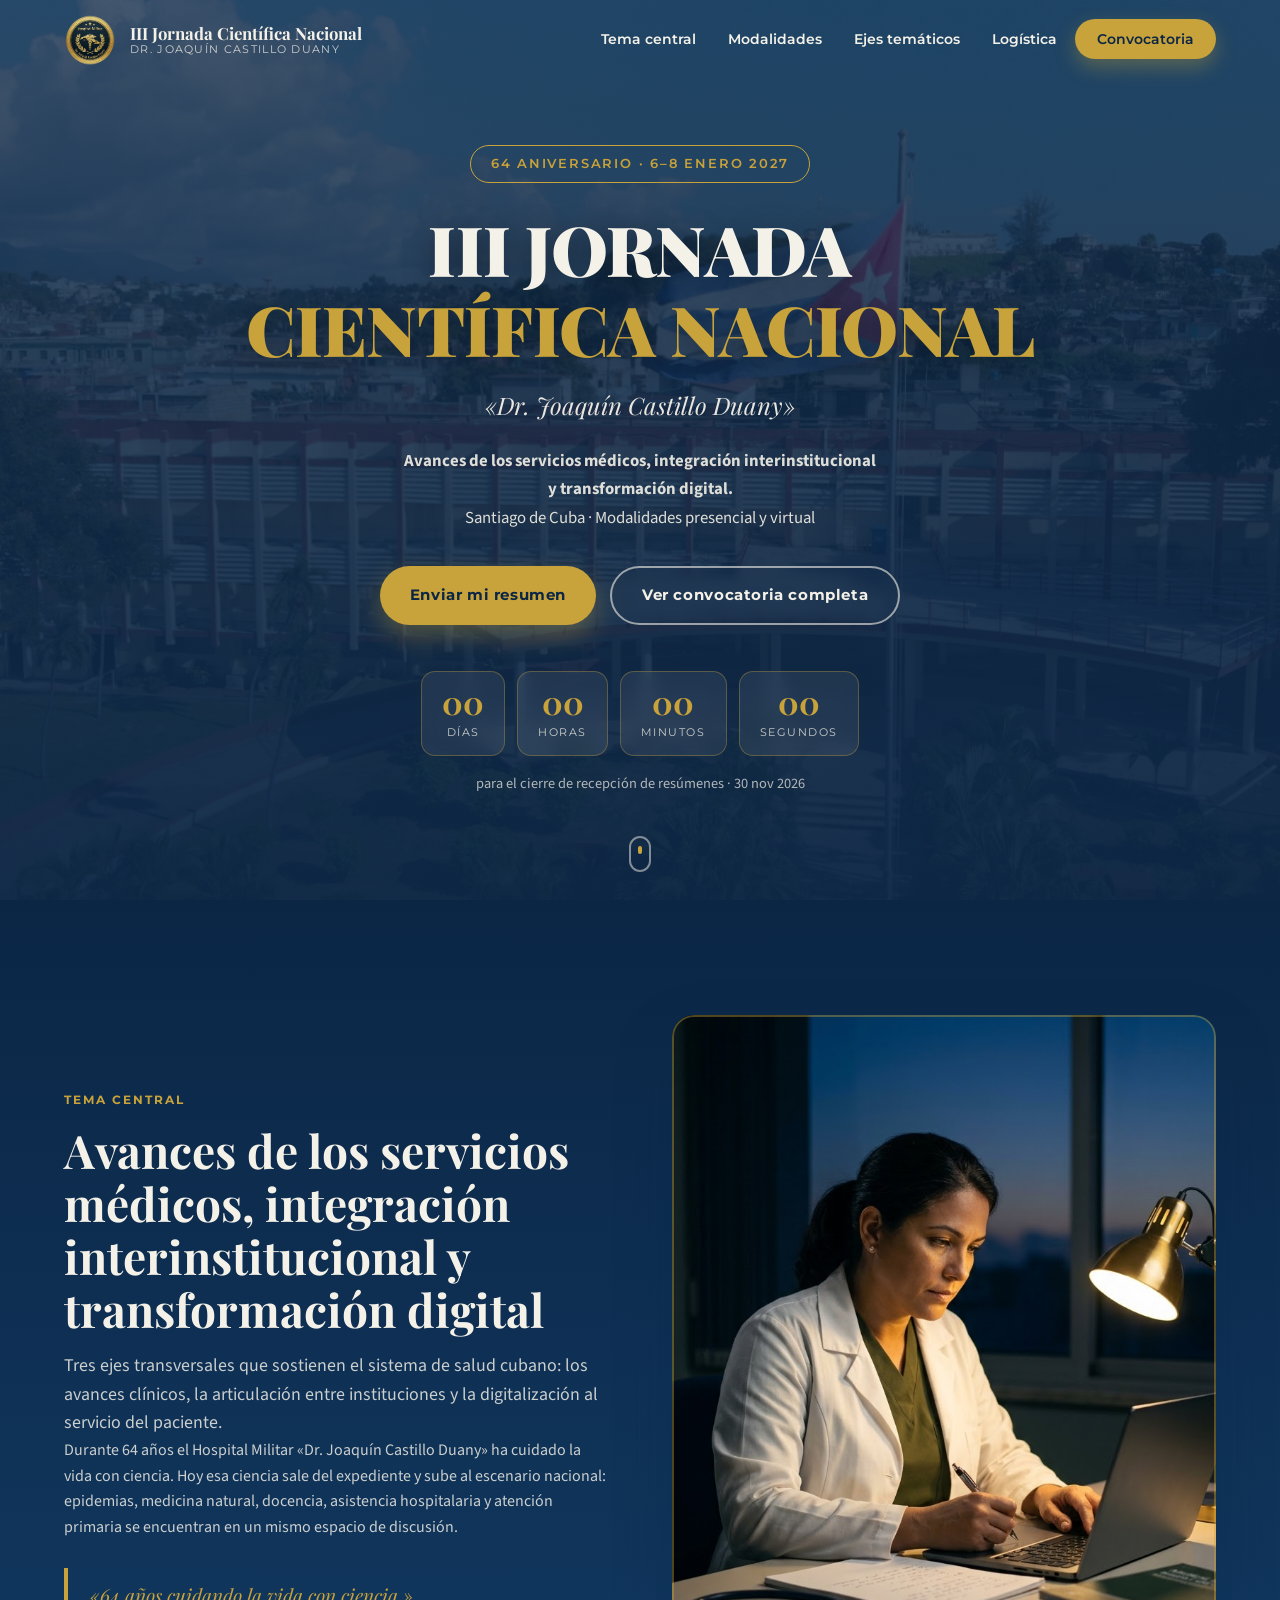
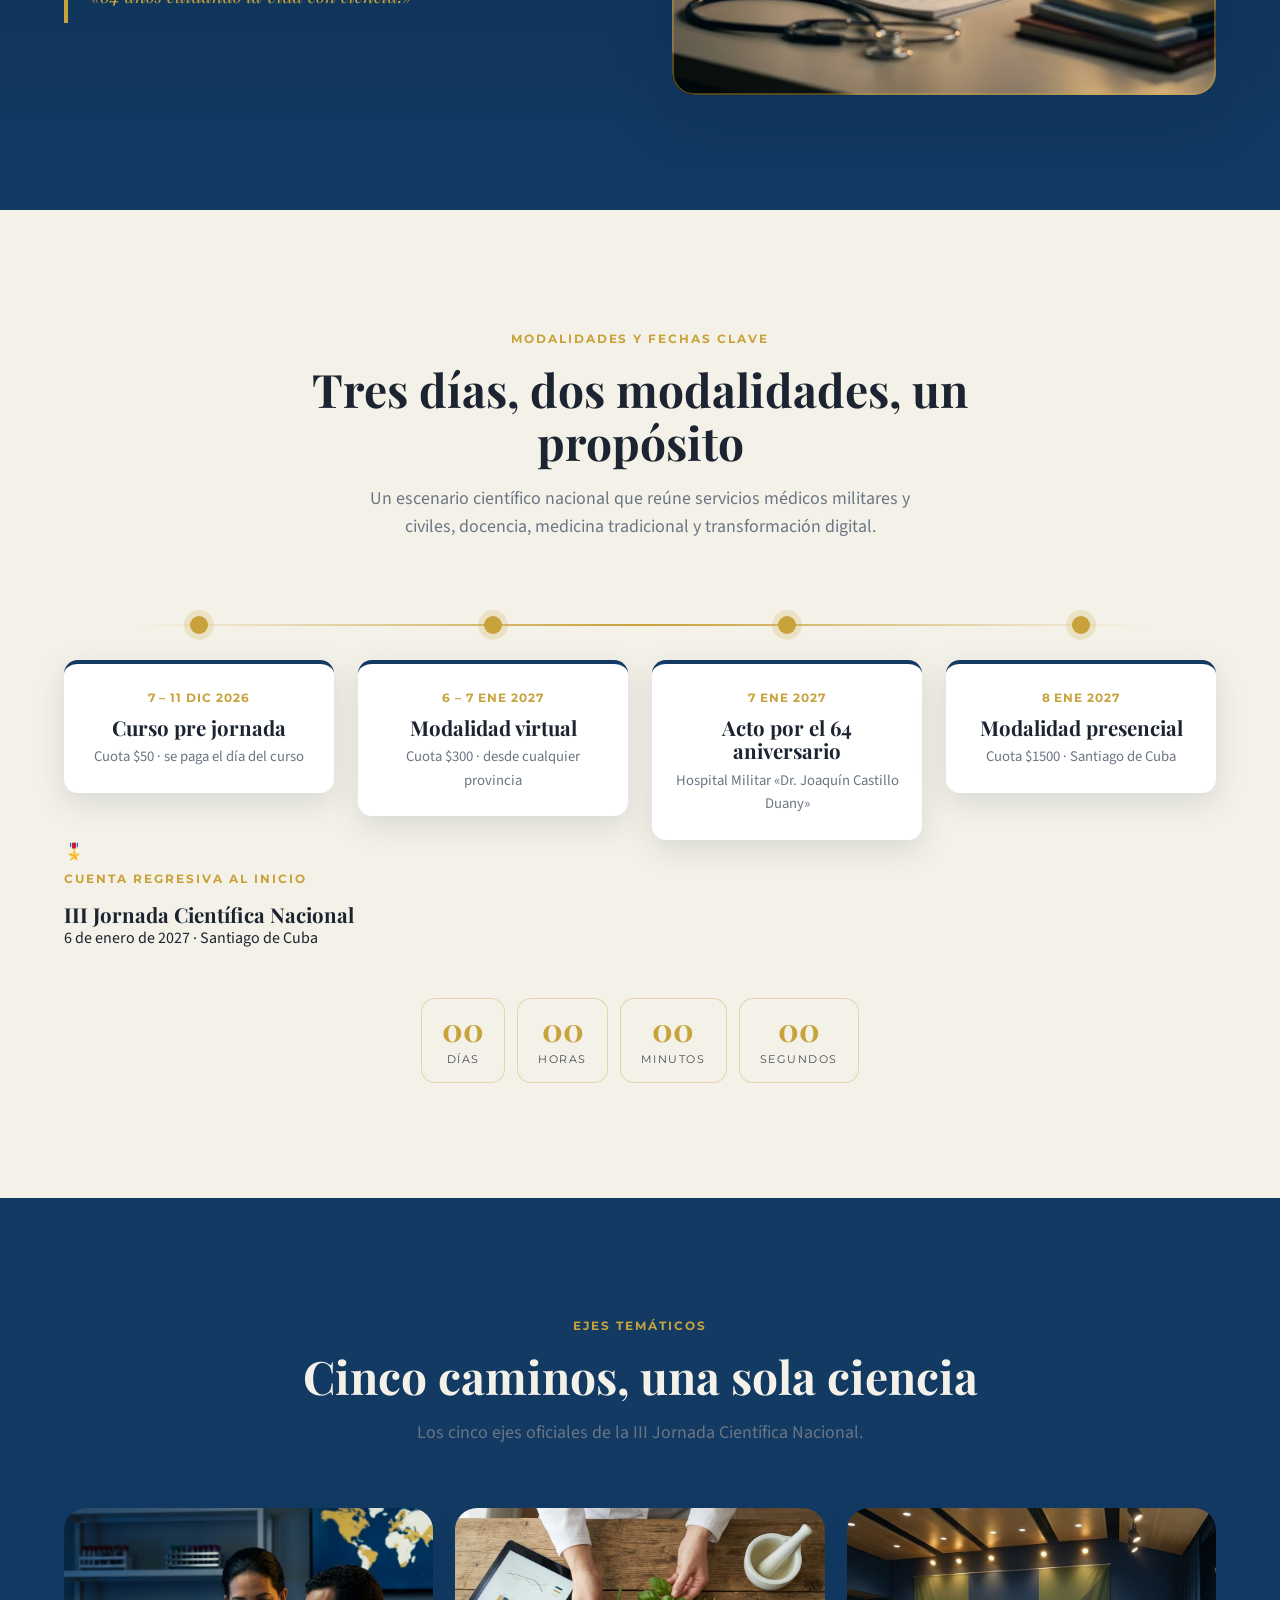
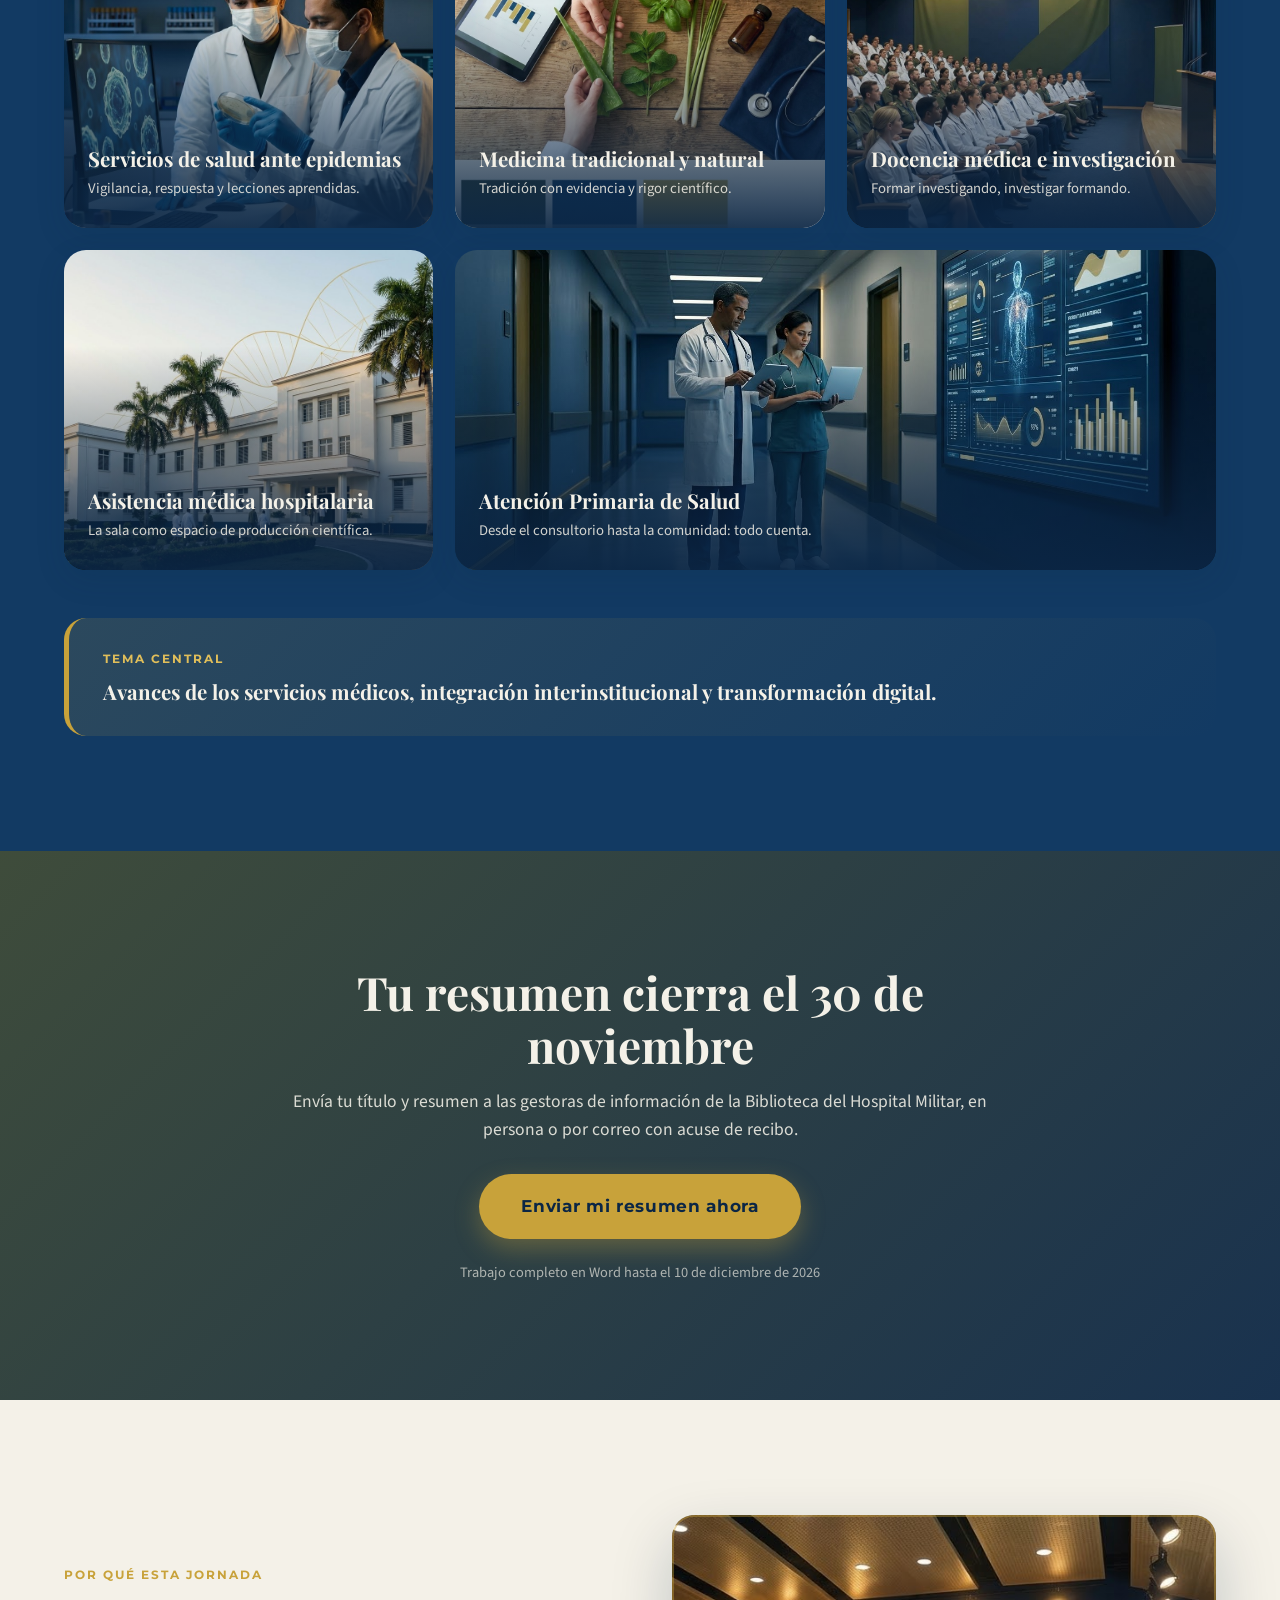
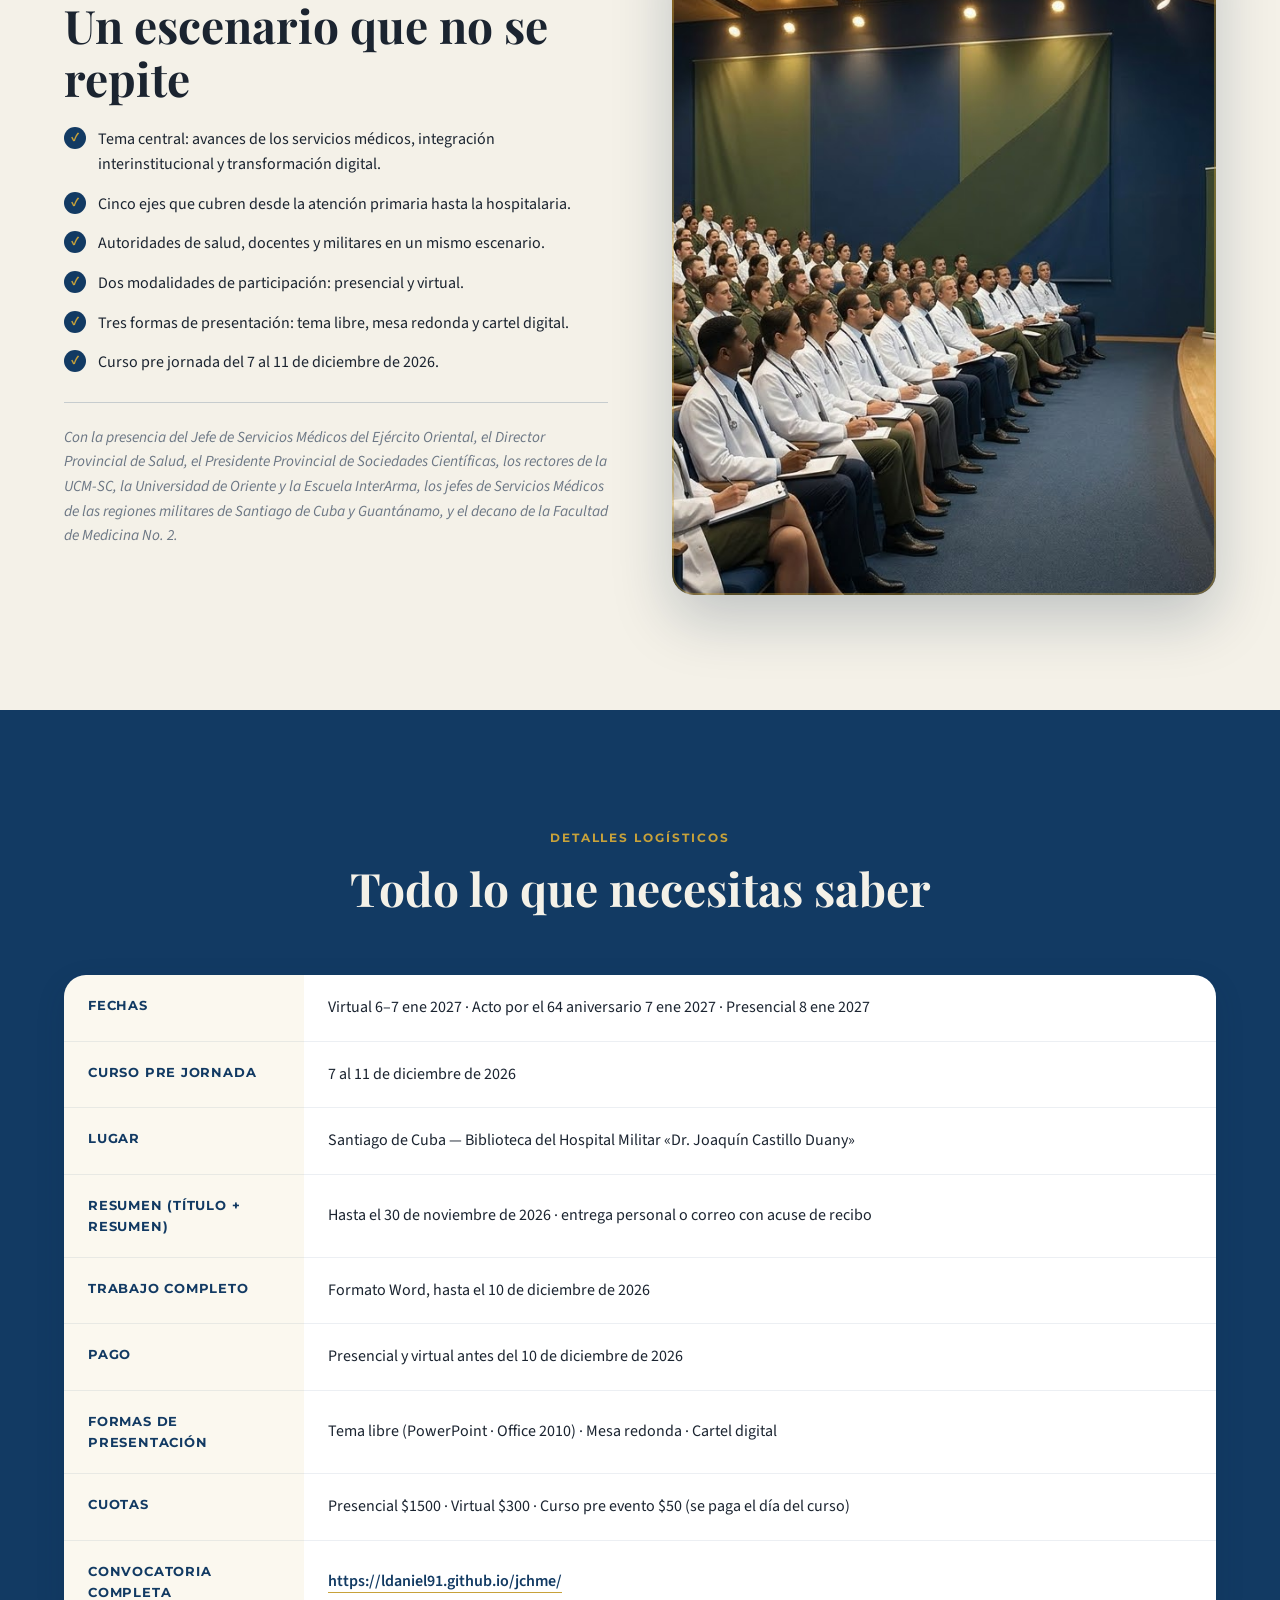
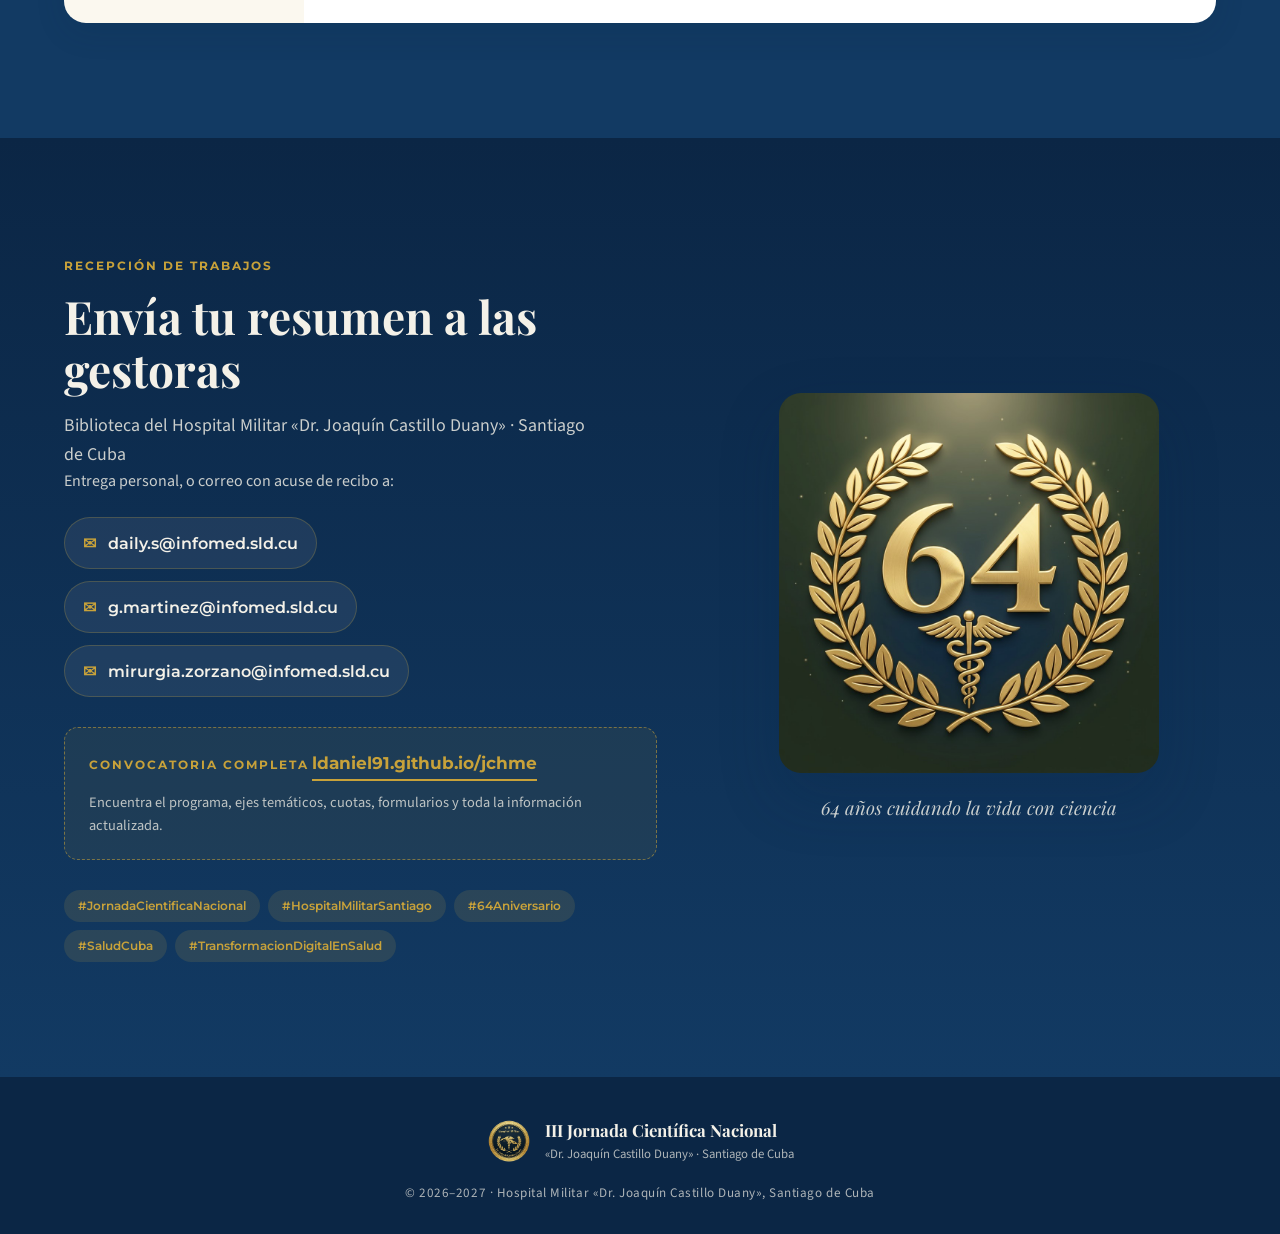
==== commit 18c6996d: "Add files via upload" ====
--- a/index.html
+++ b/index.html
@@ -66,8 +66,8 @@
         <a href="https://ldaniel91.github.io/jchme/" class="btn btn-ghost" target="_blank" rel="noopener">Ver convocatoria completa</a>
       </div>
 
-      <!-- Cuenta regresiva -->
-      <div class="countdown" id="countdown" aria-label="Cuenta regresiva">
+      <!-- Cuenta regresiva al CIERRE DE RESÚMENES -->
+      <div class="countdown" id="countdown" aria-label="Cuenta regresiva al cierre de resúmenes">
         <div class="cd-item"><span class="cd-num" id="cd-days">00</span><span class="cd-lbl">Días</span></div>
         <div class="cd-item"><span class="cd-num" id="cd-hours">00</span><span class="cd-lbl">Horas</span></div>
         <div class="cd-item"><span class="cd-num" id="cd-mins">00</span><span class="cd-lbl">Minutos</span></div>
@@ -149,6 +149,36 @@
           </div>
         </div>
       </div>
+
+      <!-- ───── CUENTA REGRESIVA AL INICIO DE LA JORNADA ───── -->
+      <div class="journey-countdown reveal" id="journey-countdown">
+        <div class="jc-icon" aria-hidden="true">🎖️</div>
+        <div class="jc-text">
+          <span class="eyebrow">Cuenta regresiva al inicio</span>
+          <h3>III Jornada Científica Nacional</h3>
+          <p>6 de enero de 2027 · Santiago de Cuba</p>
+        </div>
+        <div class="countdown countdown-light" id="countdown-journey" aria-label="Cuenta regresiva al inicio de la Jornada">
+          <div class="cd-item cd-item-light">
+            <span class="cd-num" id="jc-days">00</span>
+            <span class="cd-lbl">Días</span>
+          </div>
+          <div class="cd-item cd-item-light">
+            <span class="cd-num" id="jc-hours">00</span>
+            <span class="cd-lbl">Horas</span>
+          </div>
+          <div class="cd-item cd-item-light">
+            <span class="cd-num" id="jc-mins">00</span>
+            <span class="cd-lbl">Minutos</span>
+          </div>
+          <div class="cd-item cd-item-light">
+            <span class="cd-num" id="jc-secs">00</span>
+            <span class="cd-lbl">Segundos</span>
+          </div>
+        </div>
+      </div>
+      <!-- ───── /CUENTA REGRESIVA ───── -->
+
     </div>
   </section>
 
@@ -203,7 +233,6 @@
         </article>
       </div>
 
-      <!-- Banda de tema central -->
       <div class="central-band reveal">
         <span class="eyebrow">Tema central</span>
         <p><strong>Avances de los servicios médicos, integración interinstitucional y transformación digital.</strong></p>
--- a/css/styles.css
+++ b/css/styles.css
@@ -1,5 +1,7 @@
 /* ═══════════════════════════════════════════
-   CIENCIA EN GUARDIA — Hoja de estilos
+   III JORNADA CIENTÍFICA NACIONAL
+   Dr. Joaquín Castillo Duany
+   Hoja de estilos
    ═══════════════════════════════════════════ */
 
 :root{
@@ -48,7 +50,7 @@
 
 /* ─── Tipografía ─── */
 h1,h2,h3{ font-family: var(--font-t); font-weight: 700; line-height: 1.15; }
-h1{ font-size: clamp(2.6rem, 6vw, 5rem); }
+h1{ font-size: clamp(2.2rem, 5.4vw, 4.4rem); }
 h2{ font-size: clamp(1.9rem, 3.6vw, 2.9rem); }
 h3{ font-size: clamp(1.15rem, 1.6vw, 1.35rem); }
 
@@ -103,7 +105,7 @@
 .brand-logo{ height: 52px; width:auto; transition: height .35s ease; }
 .site-header.scrolled .brand-logo{ height: 42px; }
 .brand-text{ display:flex; flex-direction: column; line-height: 1.15; color: var(--ivory); }
-.brand-title{ font-family: var(--font-t); font-weight: 700; font-size: 1.15rem; }
+.brand-title{ font-family: var(--font-t); font-weight: 700; font-size: 1.05rem; }
 .brand-sub{ font-family: var(--font-s); font-size: .68rem; letter-spacing: .12em; text-transform: uppercase; opacity: .8; }
 
 .nav ul{ display:flex; align-items:center; gap: 4px; list-style:none; }
@@ -281,7 +283,7 @@
 .tl-date{ display:block; font-family: var(--font-s); font-weight:700; font-size:.78rem; letter-spacing:.08em; color: var(--gold); text-transform: uppercase; margin-bottom: 8px; }
 .tl-card p{ font-size: .92rem; color: var(--muted); margin-top: 6px; }
 
-/* ─── Cards beneficios ─── */
+/* ─── Cards ─── */
 .cards-3{ display:grid; grid-template-columns: repeat(3,1fr); gap: 24px; }
 .card{
   background: rgba(244,241,232,.05);
@@ -295,7 +297,7 @@
 .card h3{ color: var(--ivory); margin-bottom: 8px; }
 .card p{ color: rgba(244,241,232,.8); font-size: .96rem; }
 
-/* ─── Temas ─── */
+/* ─── Ejes temáticos ─── */
 .themes{ display:grid; grid-template-columns: repeat(3,1fr); gap: 22px; }
 .theme{
   position: relative;
@@ -317,6 +319,23 @@
 .theme-body h3{ color: var(--ivory); margin-bottom: 6px; }
 .theme-body p{ color: rgba(244,241,232,.85); font-size: .92rem; }
 
+/* ─── Banda tema central ─── */
+.central-band{
+  margin-top: 48px;
+  padding: 28px 34px;
+  border-radius: var(--radius-lg);
+  background: linear-gradient(135deg, rgba(200,162,58,.14), rgba(18,58,99,.18));
+  border-left: 5px solid var(--gold);
+}
+.central-band .eyebrow{ margin-bottom: 8px; color: var(--gold-2); }
+.central-band p{
+  font-family: var(--font-t);
+  font-size: clamp(1.05rem, 1.6vw, 1.35rem);
+  color: var(--ivory);
+  margin: 0;
+  line-height: 1.5;
+}
+
 /* ─── CTA band ─── */
 .cta-band{
   position: relative;
@@ -348,11 +367,19 @@
   font-weight: 800; font-size: .78rem;
   display:flex; align-items:center; justify-content:center;
 }
+/* Variante para fondos claros */
+.check-list-dark li{ color: var(--text); }
+.check-list-dark li::before{ background: var(--navy); color: var(--gold); }
+
 .authorities{
   margin-top: 26px; padding-top: 22px;
   border-top: 1px solid rgba(200,162,58,.3);
   font-size: .96rem; font-style: italic;
   color: rgba(244,241,232,.78);
+}
+.authorities-dark{
+  color: var(--muted);
+  border-top-color: rgba(18,58,99,.2);
 }
 
 /* ─── Tabla logística ─── */
@@ -367,12 +394,15 @@
   width: 240px;
   vertical-align: top;
 }
+.log-table td{ color: var(--text); }
 .log-table tr:last-child th, .log-table tr:last-child td{ border-bottom: none; }
 .log-table tr:hover td{ background: rgba(200,162,58,.05); }
+.table-link{ color: var(--navy); font-weight: 600; border-bottom: 1px solid var(--gold); }
+.table-link:hover{ color: var(--gold); }
 
 /* ─── Contacto ─── */
 .contact-grid{ display:grid; grid-template-columns: 1.2fr 1fr; gap: clamp(32px, 5vw, 70px); align-items:center; }
-.mail-list{ list-style:none; margin-top: 30px; }
+.mail-list{ list-style:none; margin-top: 22px; }
 .mail-list li{ margin-bottom: 12px; }
 .mail-list a{
   display:inline-flex; align-items:center; gap: 12px;
@@ -381,10 +411,36 @@
   background: rgba(244,241,232,.07);
   border: 1px solid rgba(200,162,58,.25);
   border-radius: 60px;
-  transition: background .25s ease, transform .25s ease;
-}
-.mail-list a:hover{ background: rgba(200,162,58,.15); transform: translateX(6px); }
+  transition: background .25s ease, transform .25s ease, border-color .25s ease;
+}
+.mail-list a:hover{ background: rgba(200,162,58,.15); border-color: var(--gold); transform: translateX(6px); }
 .mail-list span{ color: var(--gold); }
+
+.conv-link{
+  margin-top: 30px;
+  padding: 22px 24px;
+  border-radius: var(--radius);
+  background: rgba(200,162,58,.08);
+  border: 1px dashed rgba(200,162,58,.55);
+}
+.conv-link .eyebrow{ margin-bottom: 6px; }
+.conv-link a{
+  display: inline-block;
+  font-family: var(--font-s);
+  font-weight: 700;
+  font-size: 1.05rem;
+  color: var(--gold);
+  border-bottom: 2px solid var(--gold);
+  padding-bottom: 2px;
+  margin-bottom: 10px;
+  transition: color .25s ease, border-color .25s ease;
+}
+.conv-link a:hover{ color: var(--gold-2); border-color: var(--gold-2); }
+.conv-link p{
+  color: rgba(244,241,232,.75);
+  font-size: .9rem;
+  margin: 0;
+}
 
 .hashtags{ display:flex; flex-wrap: wrap; gap: 8px; margin-top: 30px; }
 .hashtags span{
@@ -394,7 +450,7 @@
 }
 
 .cta-side{ text-align:center; }
-.cta-side img{ border-radius: var(--radius-lg); box-shadow: var(--shadow-lg); }
+.cta-side img{ border-radius: var(--radius-lg); box-shadow: var(--shadow-lg); margin: 0 auto; max-width: 380px; }
 .cta-side-caption{
   font-family: var(--font-t); font-style: italic;
   color: var(--gold); font-size: 1.15rem; margin-top: 20px;
@@ -463,6 +519,7 @@
   .cd-item{ min-width: 68px; padding: 10px 12px; }
   .cd-num{ font-size: 1.5rem; }
   .footer-brand div{ text-align:center; }
+  .central-band{ padding: 22px 20px; }
 }
 
 @media (max-width: 480px){
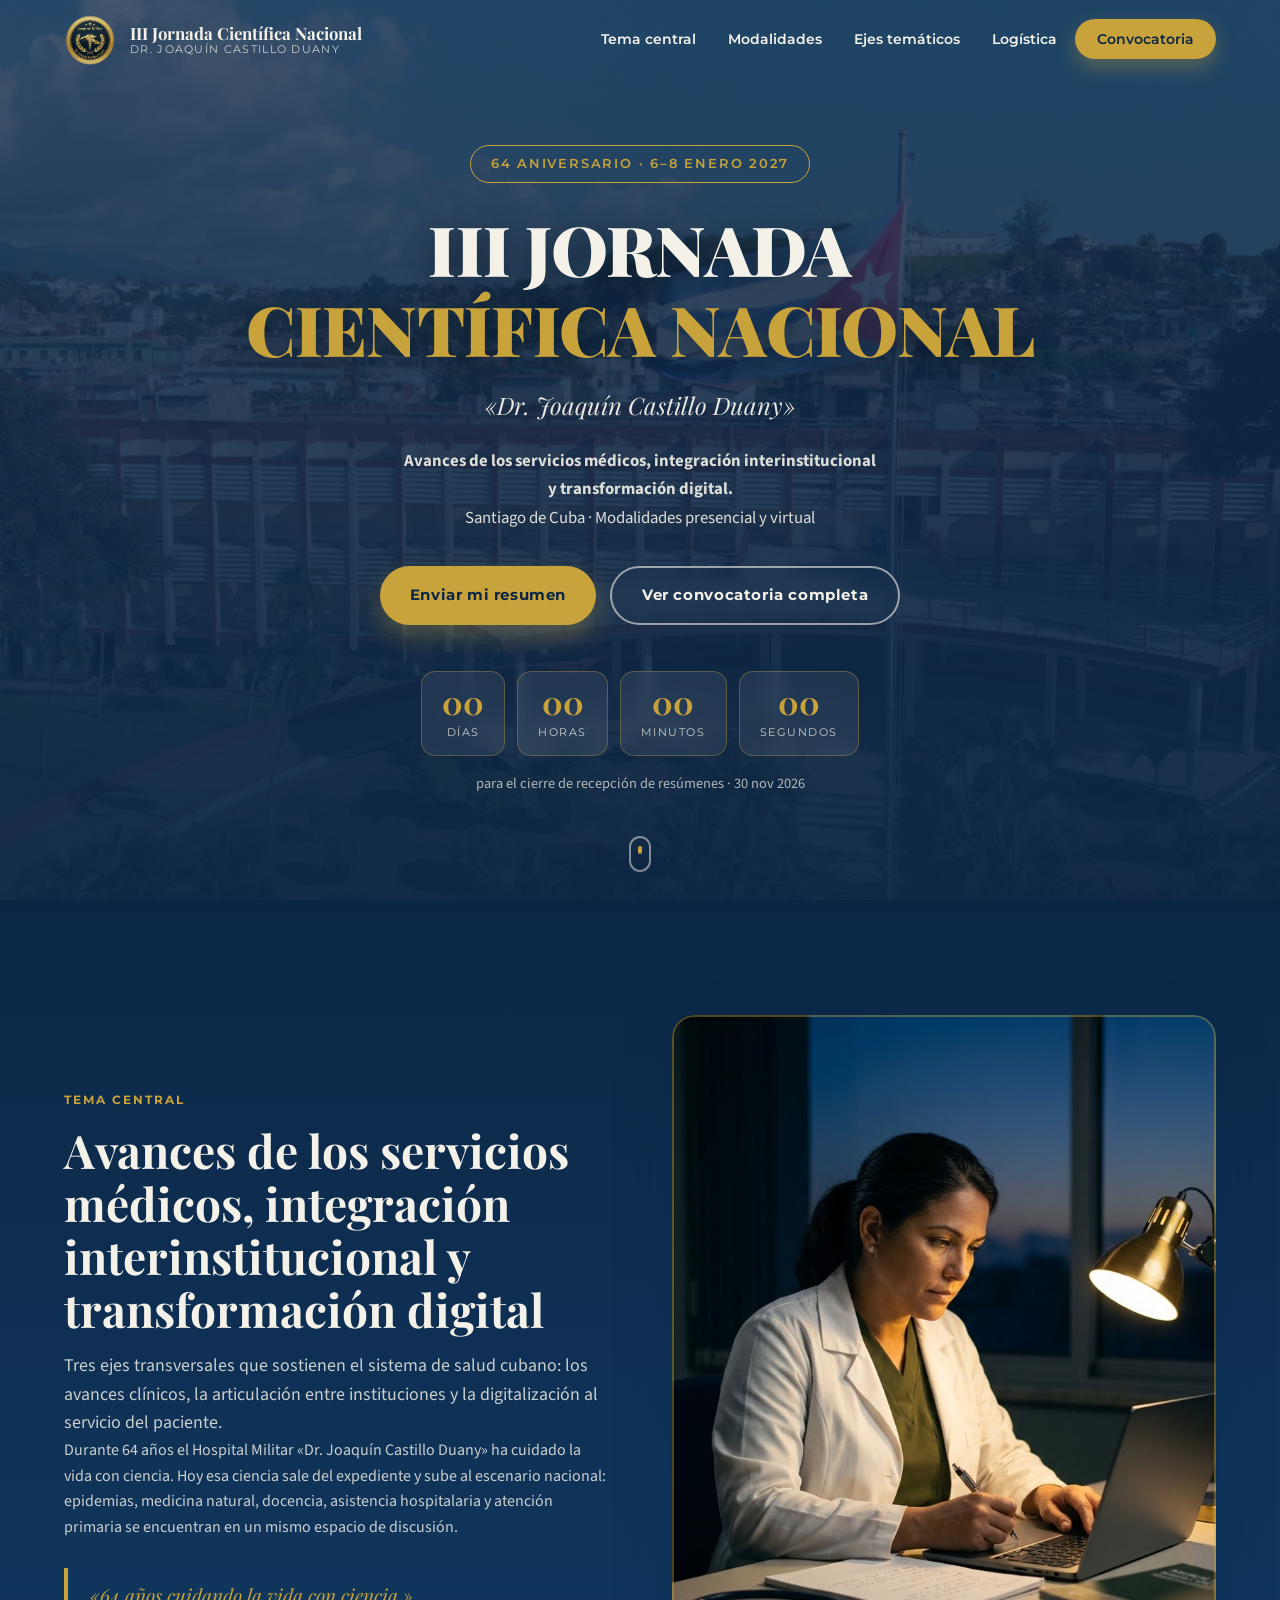
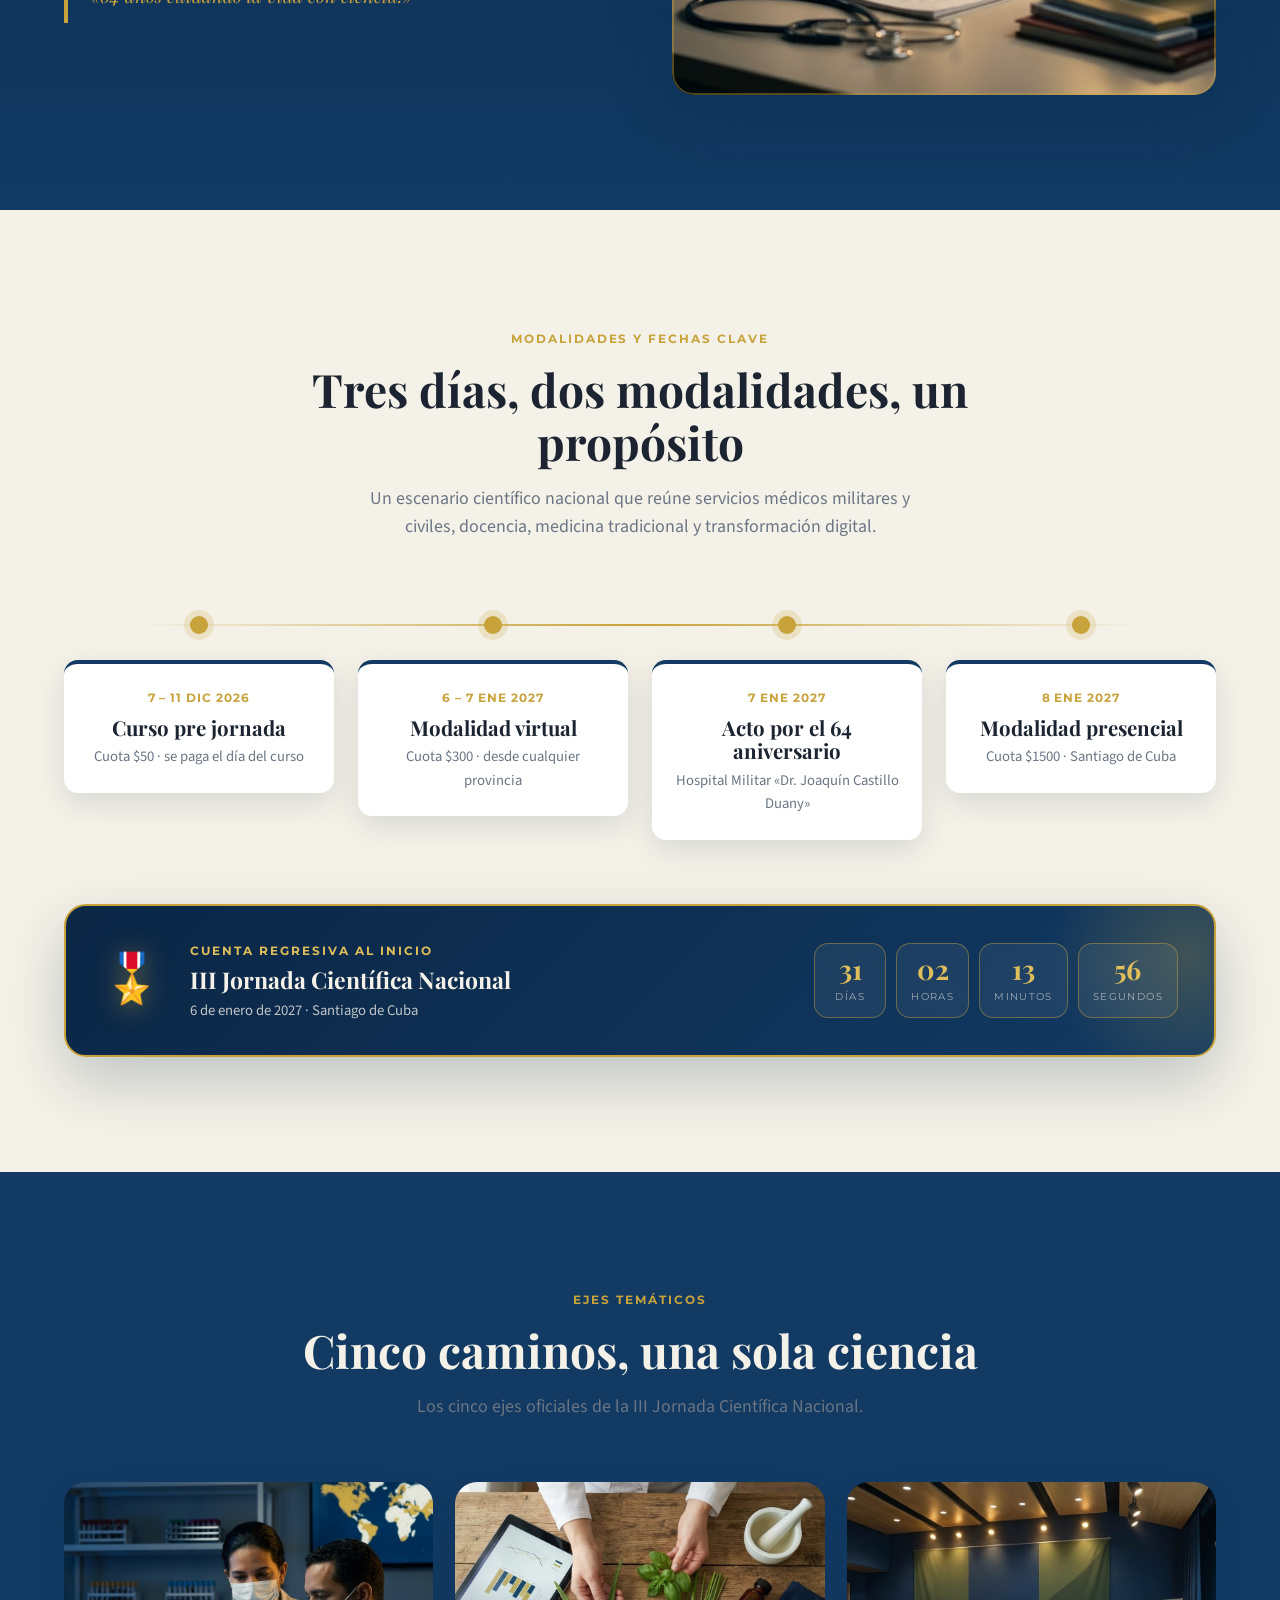
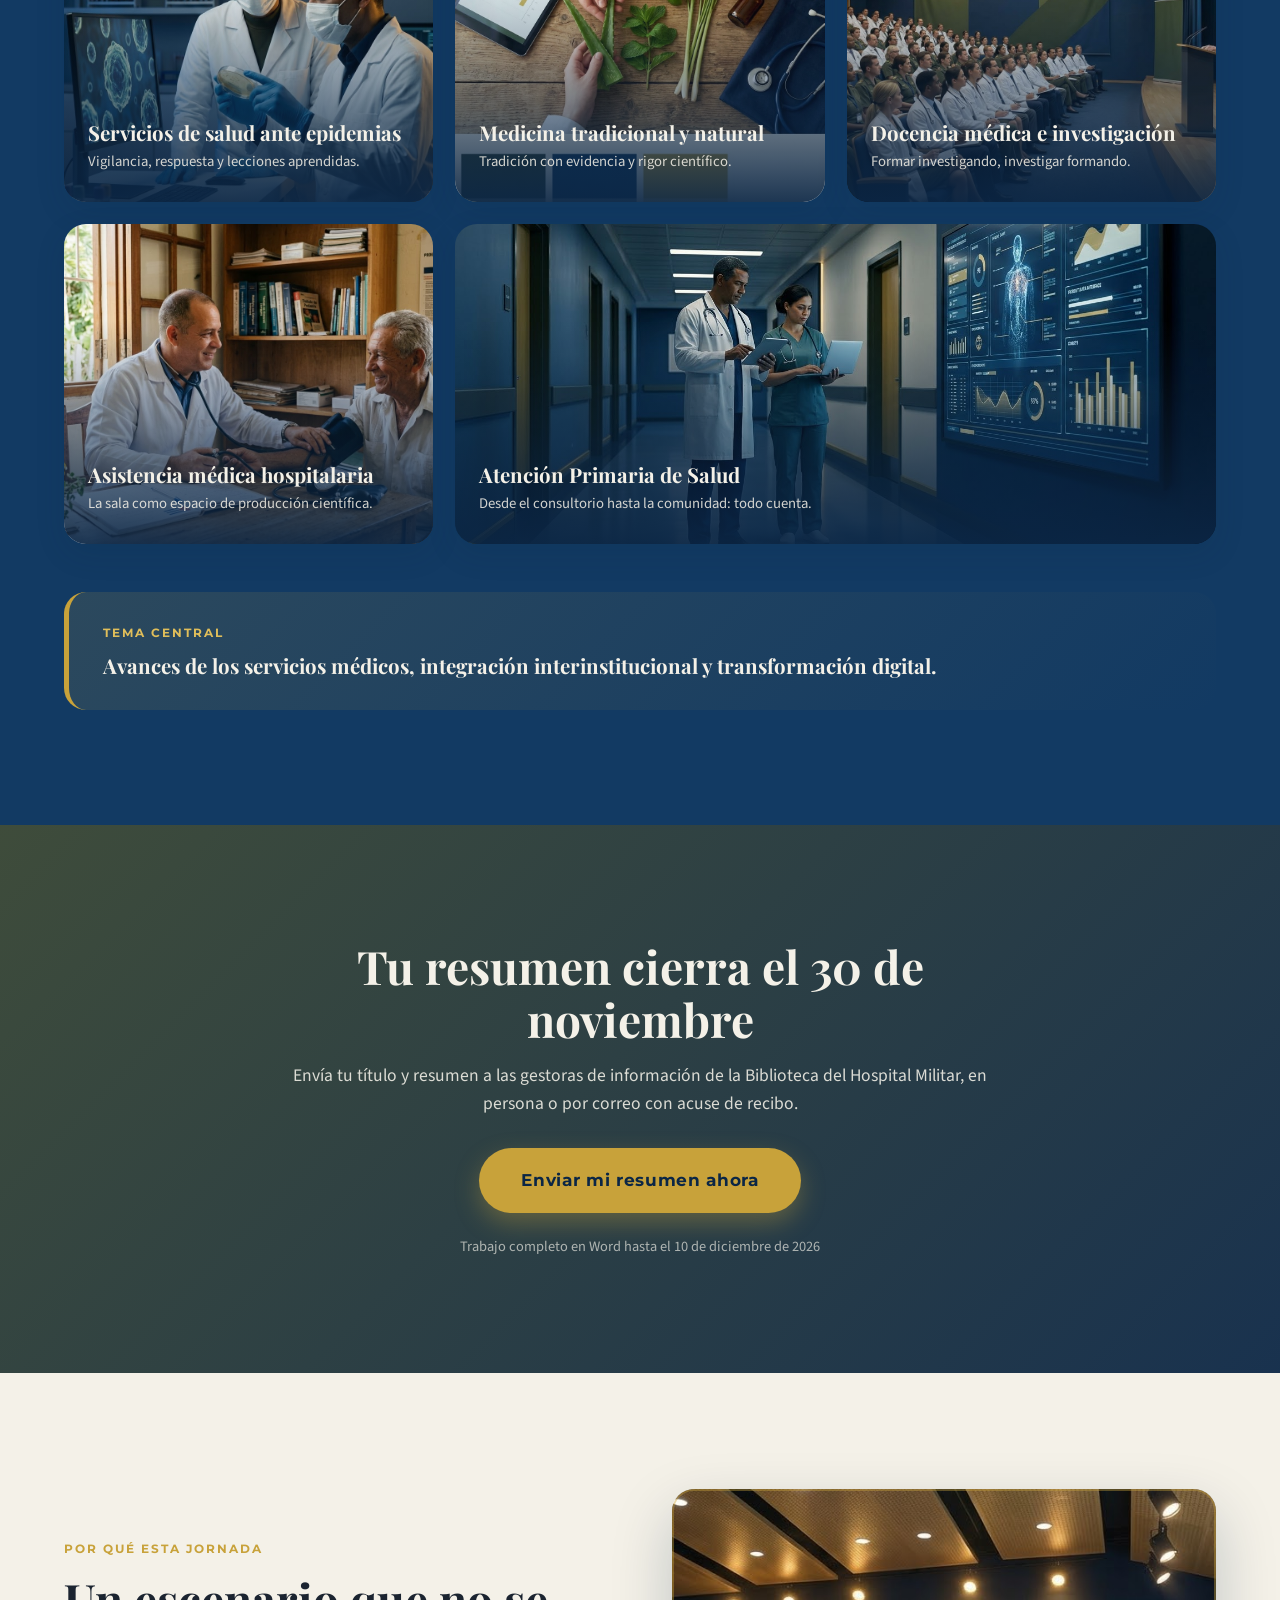
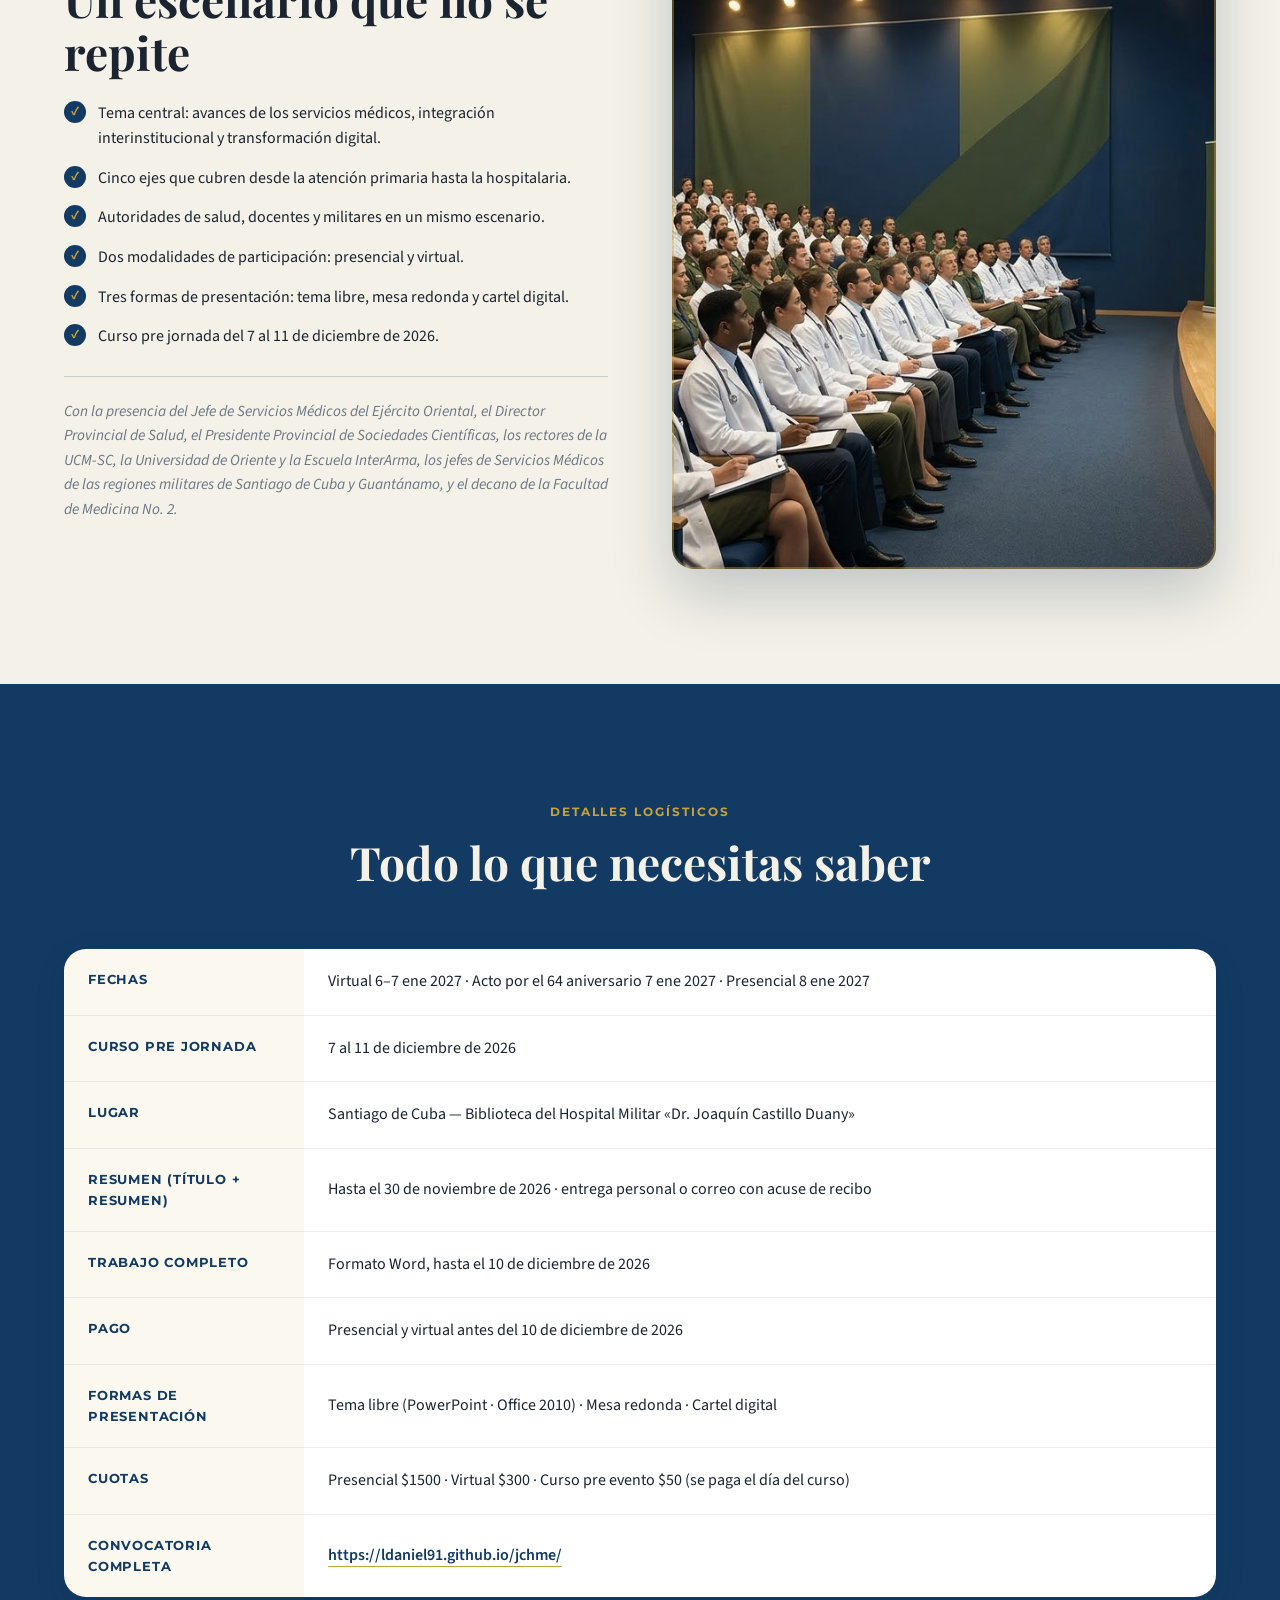
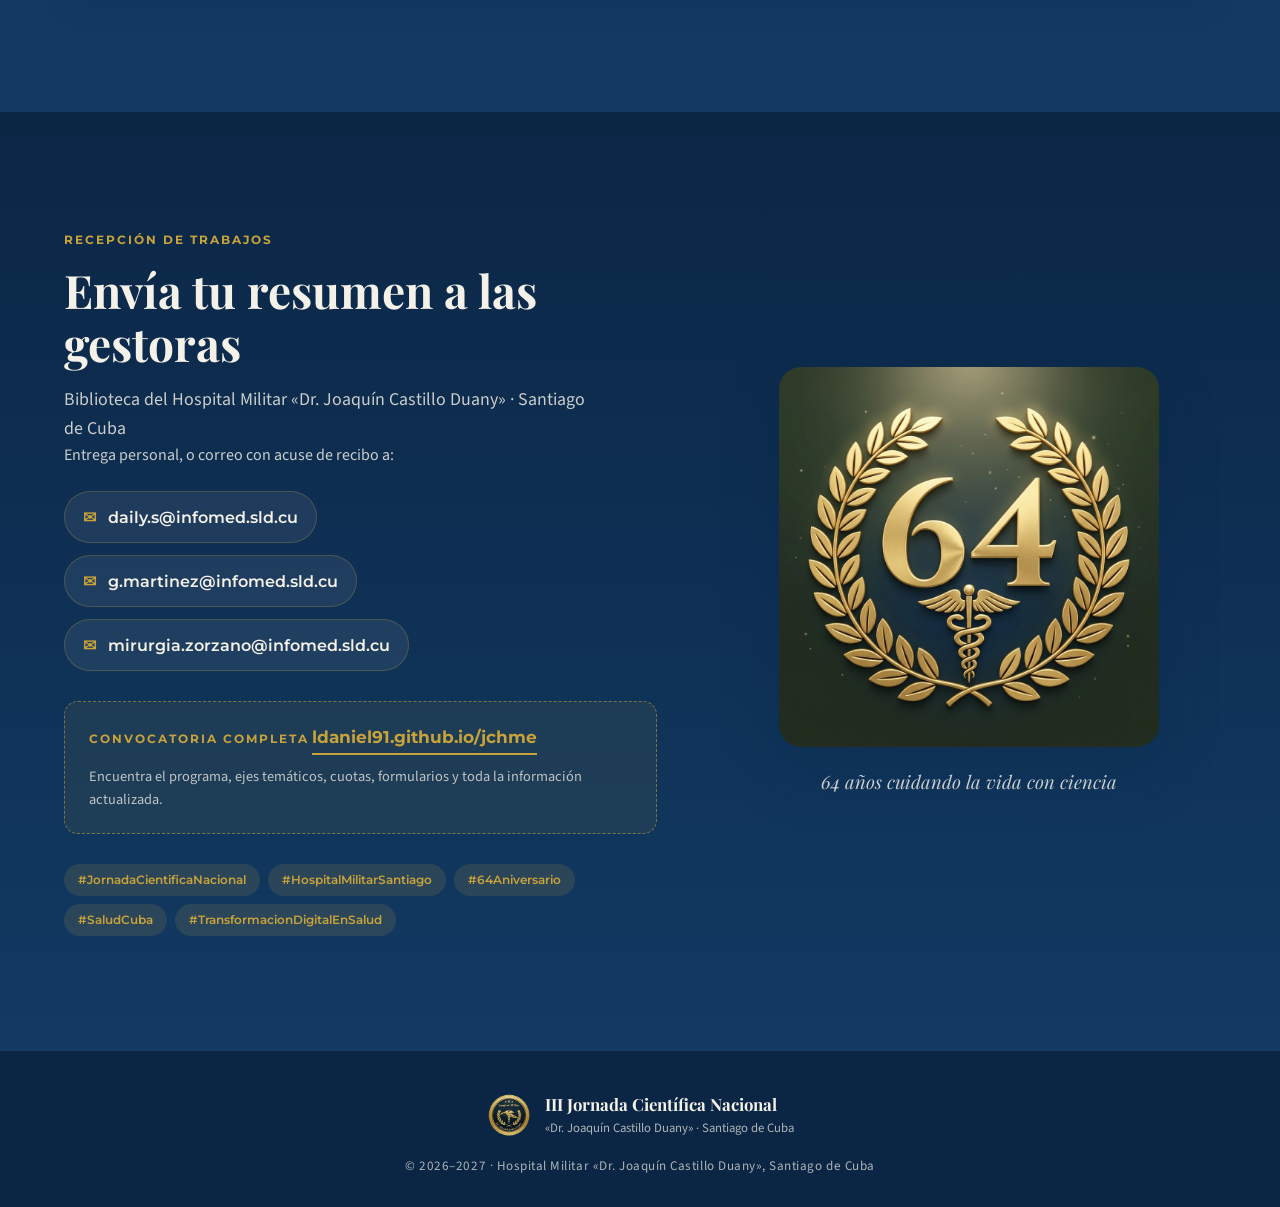
==== commit a80b2e6b: "Add files via upload" ====
--- a/index.html
+++ b/index.html
@@ -217,7 +217,7 @@
         </article>
 
         <article class="theme reveal">
-          <img src="assets/img/img0.jpg" alt="Asistencia médica hospitalaria" />
+          <img src="assets/img/img8.jpg" alt="Asistencia médica hospitalaria" />
           <div class="theme-body">
             <h3>Asistencia médica hospitalaria</h3>
             <p>La sala como espacio de producción científica.</p>
--- a/css/styles.css
+++ b/css/styles.css
@@ -283,6 +283,57 @@
 .tl-date{ display:block; font-family: var(--font-s); font-weight:700; font-size:.78rem; letter-spacing:.08em; color: var(--gold); text-transform: uppercase; margin-bottom: 8px; }
 .tl-card p{ font-size: .92rem; color: var(--muted); margin-top: 6px; }
 
+/* ─── Cuenta regresiva al inicio de la Jornada ─── */
+.journey-countdown{
+  margin-top: 64px;
+  display: grid;
+  grid-template-columns: auto 1fr auto;
+  gap: 28px;
+  align-items: center;
+  padding: 32px 36px;
+  border-radius: var(--radius-lg);
+  background: linear-gradient(135deg, var(--navy-2) 0%, var(--navy) 100%);
+  border: 2px solid var(--gold);
+  box-shadow: var(--shadow-lg);
+  position: relative;
+  overflow: hidden;
+}
+.journey-countdown::before{
+  content:''; position:absolute; top:-60%; right:-10%;
+  width: 280px; height: 280px;
+  background: radial-gradient(circle, rgba(200,162,58,.25) 0%, transparent 70%);
+  border-radius:50%;
+  pointer-events:none;
+}
+.jc-icon{
+  font-size: 3rem;
+  filter: drop-shadow(0 4px 12px rgba(200,162,58,.5));
+  animation: jcPulse 3s ease-in-out infinite;
+}
+@keyframes jcPulse{
+  0%,100%{ transform: scale(1); }
+  50%{ transform: scale(1.08); }
+}
+.jc-text{ position: relative; z-index: 1; }
+.jc-text .eyebrow{ color: var(--gold-2); margin-bottom: 6px; }
+.jc-text h3{ color: var(--ivory); font-size: clamp(1.15rem, 1.8vw, 1.5rem); margin-bottom: 6px; }
+.jc-text p{ color: rgba(244,241,232,.78); font-size: .92rem; margin: 0; }
+
+.countdown-light{
+  margin-top: 0;
+  gap: 10px;
+  justify-content: flex-end;
+  position: relative; z-index: 1;
+}
+.cd-item-light{
+  background: rgba(244,241,232,.06);
+  border: 1px solid rgba(200,162,58,.45);
+  min-width: 72px;
+  padding: 12px 14px;
+}
+.cd-item-light .cd-num{ font-size: 1.7rem; color: var(--gold-2); }
+.cd-item-light .cd-lbl{ font-size: .62rem; color: rgba(244,241,232,.75); }
+
 /* ─── Cards ─── */
 .cards-3{ display:grid; grid-template-columns: repeat(3,1fr); gap: 24px; }
 .card{
@@ -367,7 +418,6 @@
   font-weight: 800; font-size: .78rem;
   display:flex; align-items:center; justify-content:center;
 }
-/* Variante para fondos claros */
 .check-list-dark li{ color: var(--text); }
 .check-list-dark li::before{ background: var(--navy); color: var(--gold); }
 
@@ -490,6 +540,15 @@
   .theme-wide{ grid-column: span 2; }
   .timeline{ grid-template-columns: repeat(2,1fr); }
   .timeline::before{ display:none; }
+
+  .journey-countdown{
+    grid-template-columns: 1fr;
+    text-align: center;
+    padding: 28px 24px;
+    gap: 20px;
+  }
+  .jc-icon{ font-size: 2.4rem; }
+  .countdown-light{ justify-content: center; margin-top: 0; }
 }
 
 @media (max-width: 768px){
@@ -518,6 +577,8 @@
   .log-table th{ width: 140px; font-size: .74rem; }
   .cd-item{ min-width: 68px; padding: 10px 12px; }
   .cd-num{ font-size: 1.5rem; }
+  .cd-item-light{ min-width: 62px; padding: 9px 10px; }
+  .cd-item-light .cd-num{ font-size: 1.3rem; }
   .footer-brand div{ text-align:center; }
   .central-band{ padding: 22px 20px; }
 }
@@ -525,6 +586,8 @@
 @media (max-width: 480px){
   .hero-actions{ flex-direction: column; align-items: stretch; }
   .btn{ width: 100%; }
+  .journey-countdown{ padding: 24px 18px; }
+  .countdown-light{ gap: 6px; }
 }
 
 /* Reducción de movimiento */
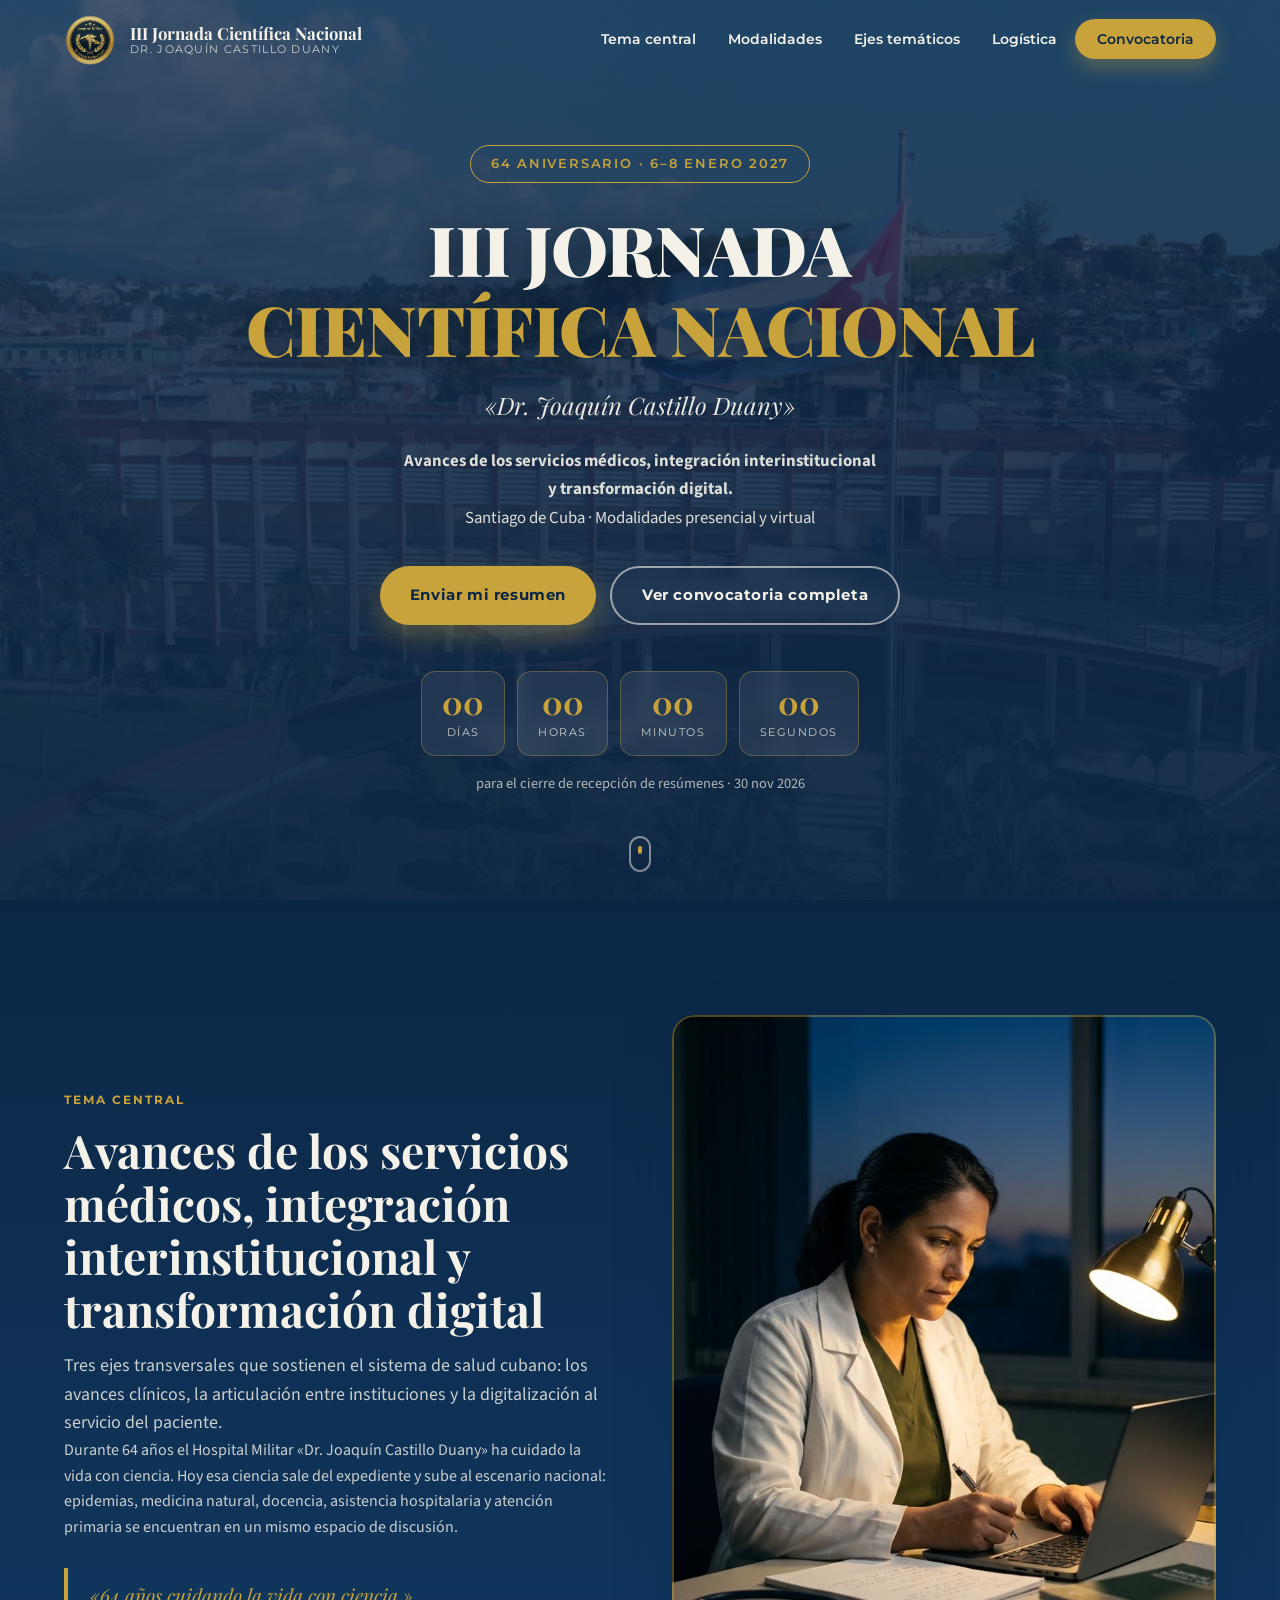
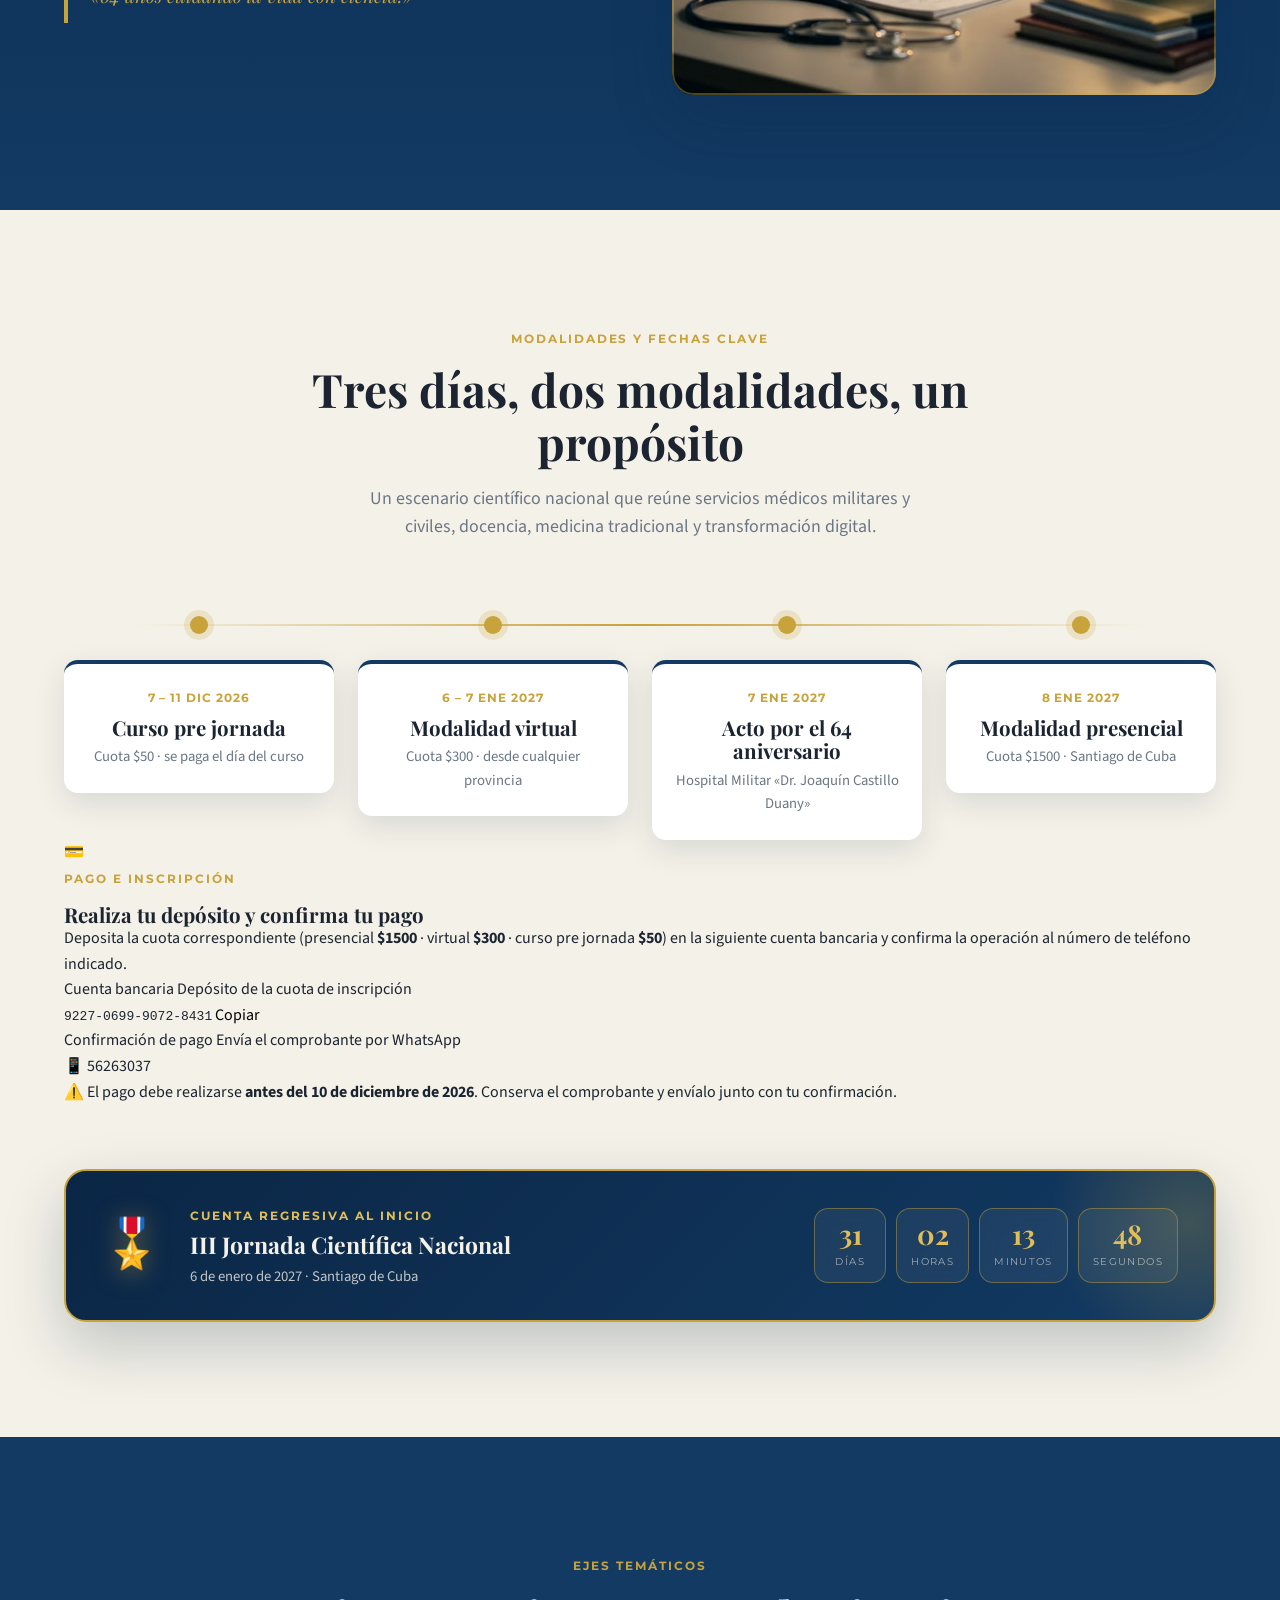
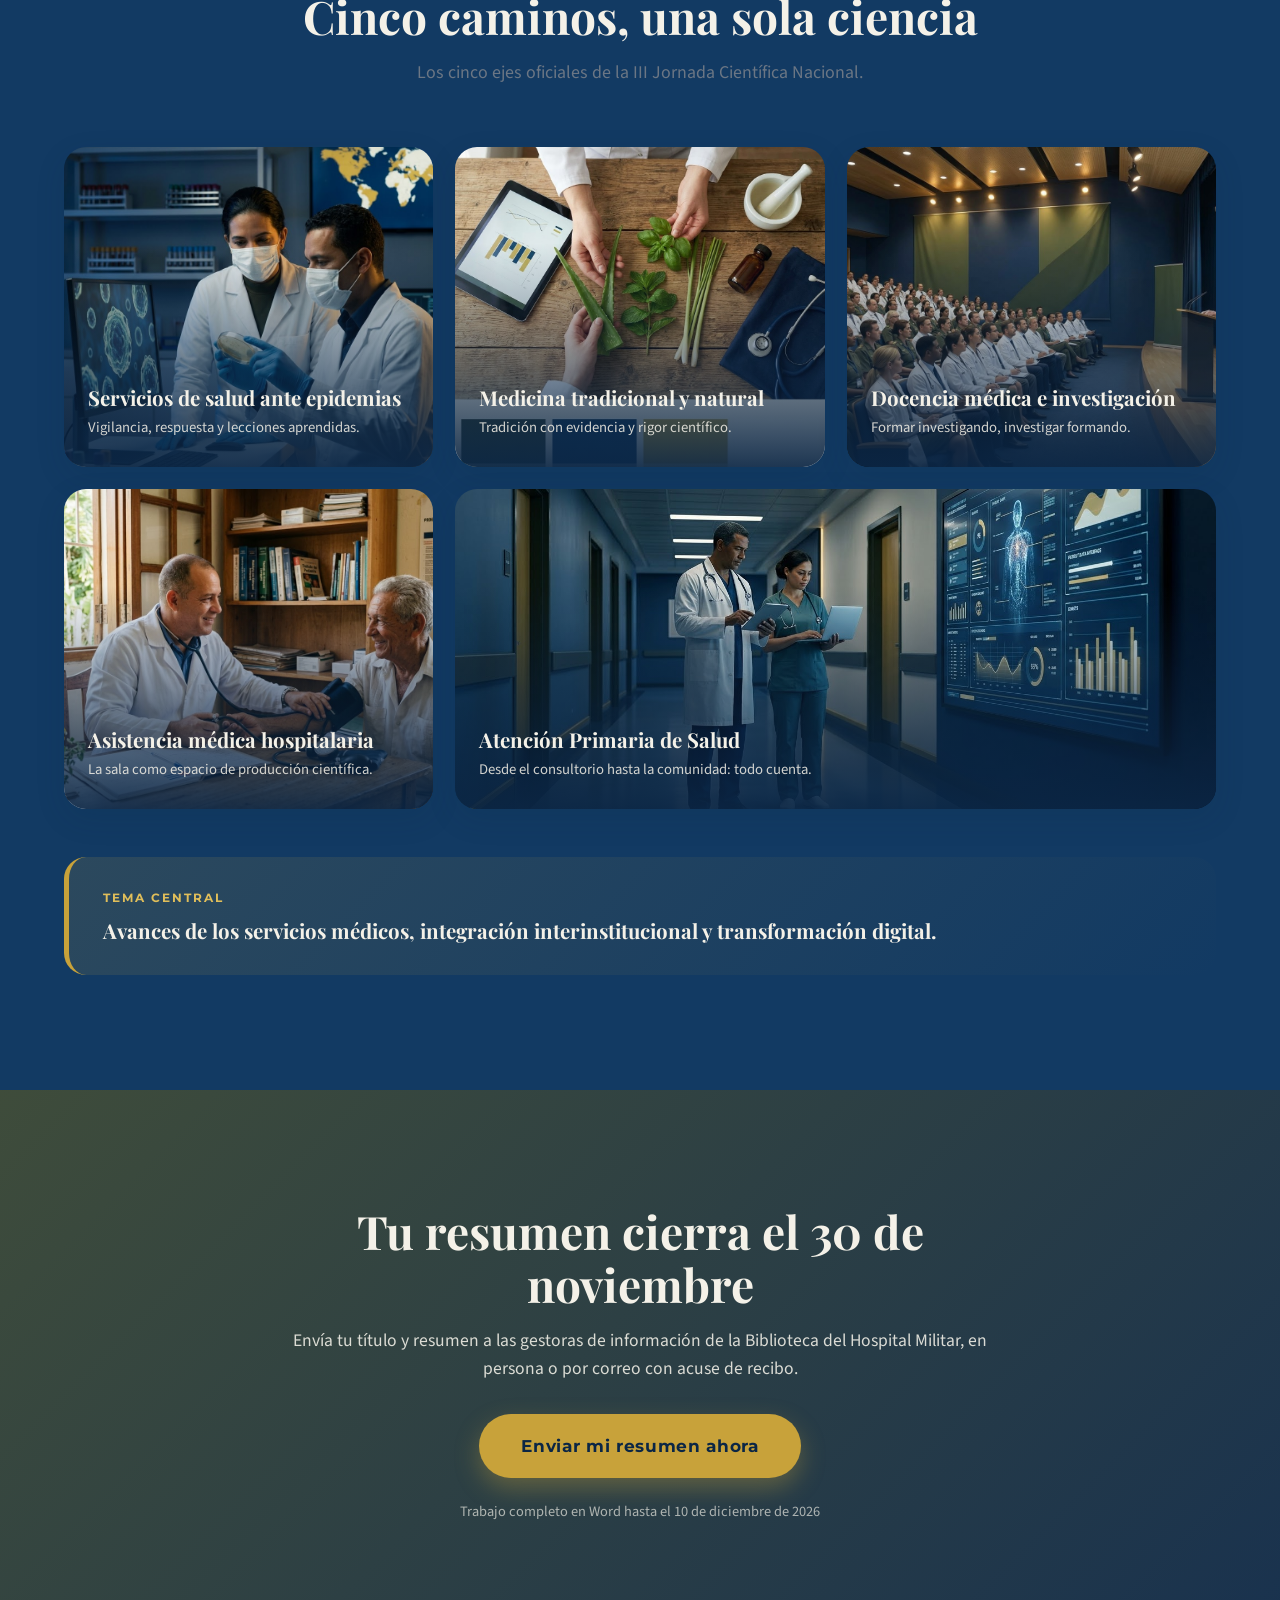
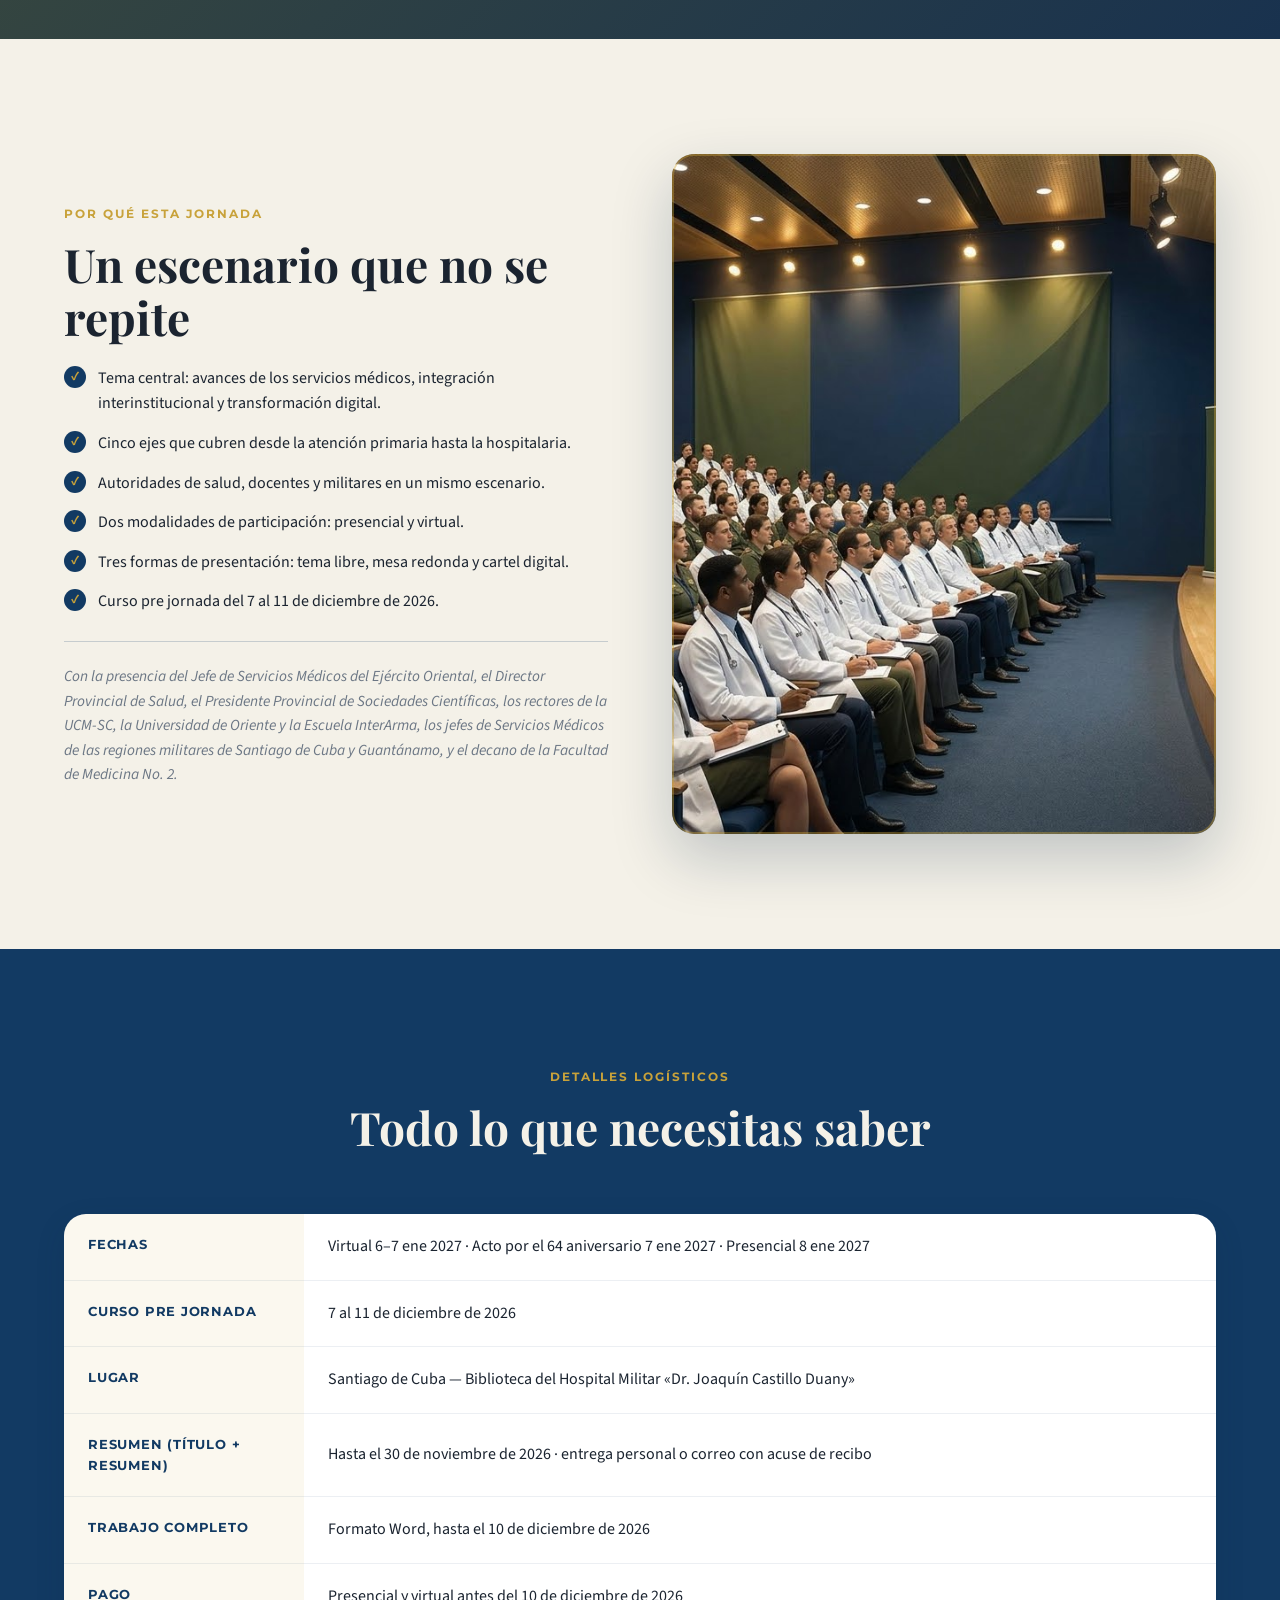
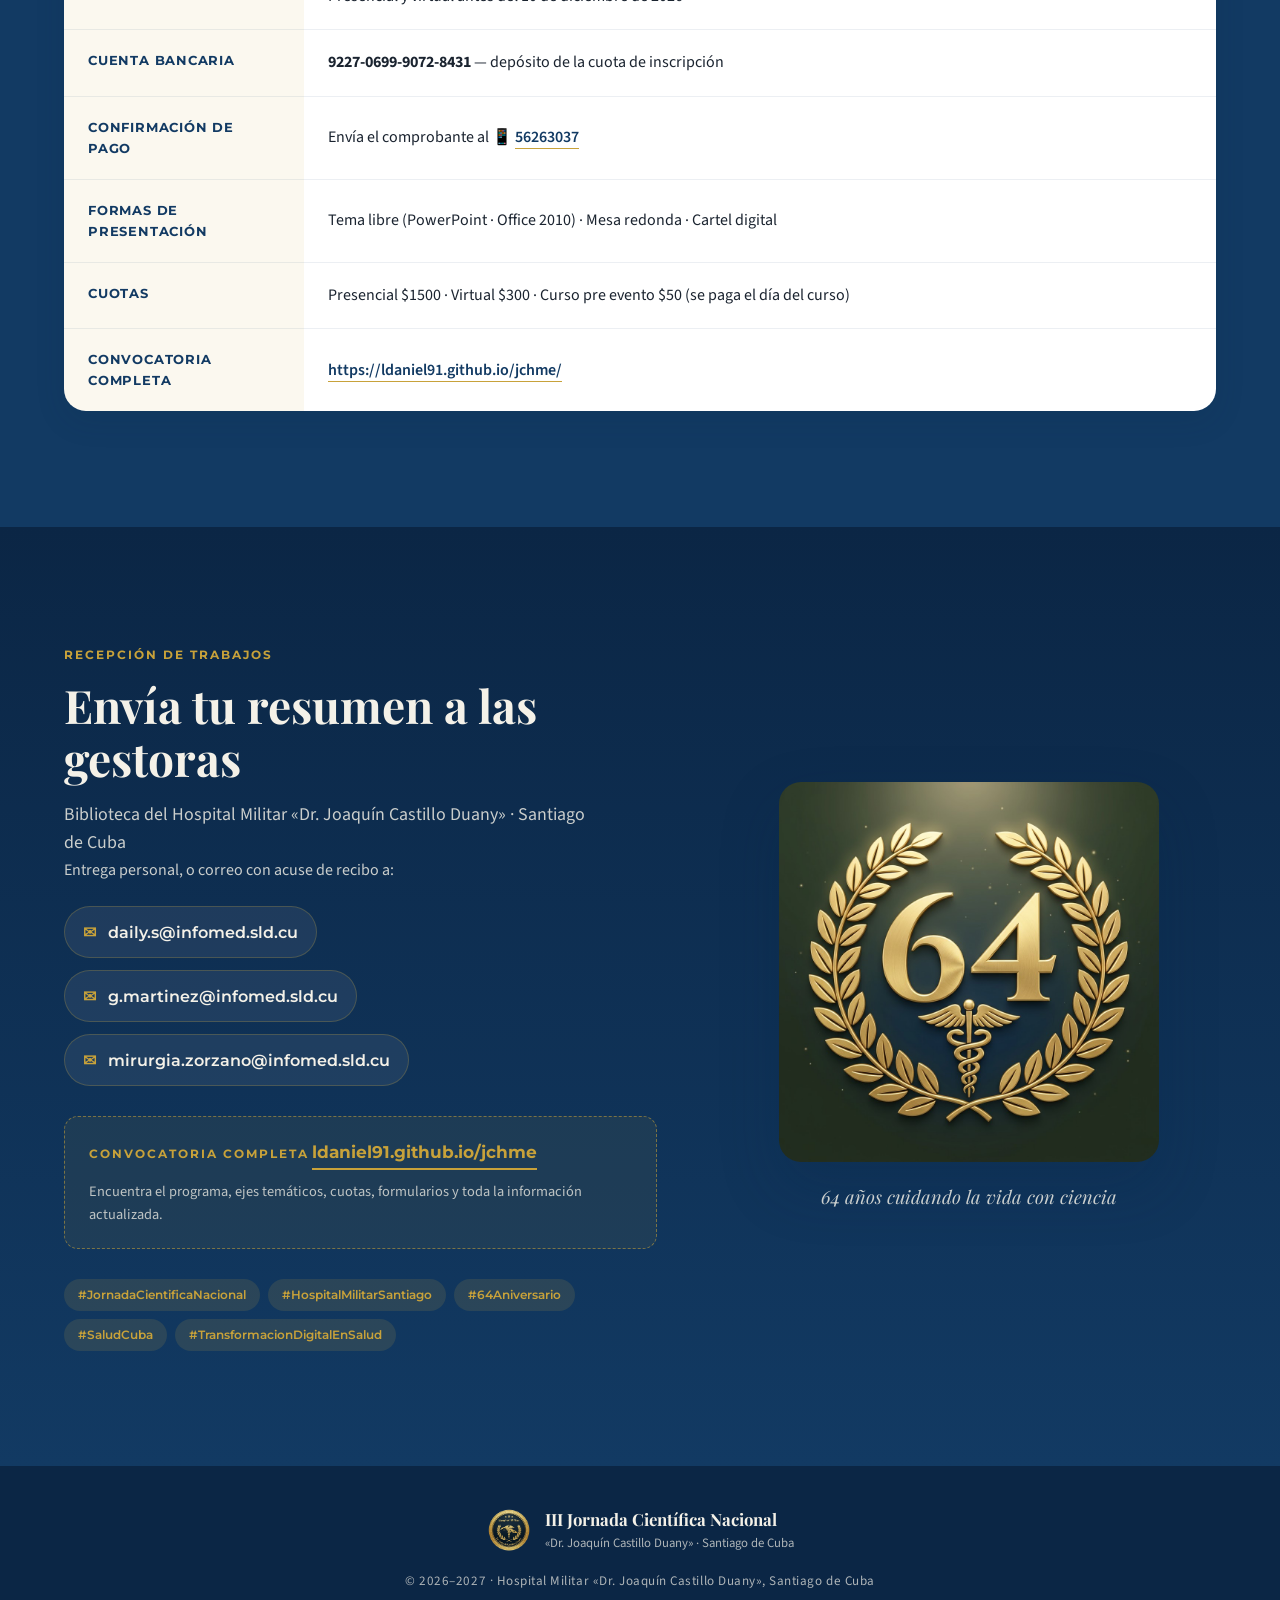
==== commit 4eb85b18: "Actualizar index.html" ====
--- a/index.html
+++ b/index.html
@@ -150,6 +150,55 @@
         </div>
       </div>
 
+      <!-- ───── TARJETA DE PAGO ───── -->
+      <div class="payment-card reveal" id="pago">
+        <div class="pay-icon" aria-hidden="true">💳</div>
+        <div class="pay-content">
+          <span class="eyebrow">Pago e inscripción</span>
+          <h3>Realiza tu depósito y confirma tu pago</h3>
+          <p>
+            Deposita la cuota correspondiente (presencial <strong>$1500</strong> ·
+            virtual <strong>$300</strong> · curso pre jornada <strong>$50</strong>)
+            en la siguiente cuenta bancaria y confirma la operación al número de
+            teléfono indicado.
+          </p>
+
+          <div class="pay-rows">
+            <div class="pay-row">
+              <div class="pay-label">
+                <span class="pay-row-title">Cuenta bancaria</span>
+                <span class="pay-row-sub">Depósito de la cuota de inscripción</span>
+              </div>
+              <div class="pay-value">
+                <code class="pay-account" id="bankAccount">9227-0699-9072-8431</code>
+                <button class="copy-btn" type="button" data-copy="9227-0699-9072-8431" aria-label="Copiar número de cuenta">
+                  Copiar
+                </button>
+              </div>
+            </div>
+
+            <div class="pay-row">
+              <div class="pay-label">
+                <span class="pay-row-title">Confirmación de pago</span>
+                <span class="pay-row-sub">Envía el comprobante por WhatsApp</span>
+              </div>
+              <div class="pay-value">
+                <a href="https://wa.me/5356263037?text=Hola%2C%20confirmo%20mi%20pago%20de%20la%20III%20Jornada%20Cient%C3%ADfica%20Nacional.%20Adjunto%20comprobante."
+                   target="_blank" rel="noopener" class="pay-phone">
+                  📱 56263037
+                </a>
+              </div>
+            </div>
+          </div>
+
+          <p class="pay-note">
+            ⚠️ El pago debe realizarse <strong>antes del 10 de diciembre de 2026</strong>.
+            Conserva el comprobante y envíalo junto con tu confirmación.
+          </p>
+        </div>
+      </div>
+      <!-- ───── /TARJETA DE PAGO ───── -->
+
       <!-- ───── CUENTA REGRESIVA AL INICIO DE LA JORNADA ───── -->
       <div class="journey-countdown reveal" id="journey-countdown">
         <div class="jc-icon" aria-hidden="true">🎖️</div>
@@ -296,6 +345,8 @@
             <tr><th>Resumen (título + resumen)</th><td>Hasta el 30 de noviembre de 2026 · entrega personal o correo con acuse de recibo</td></tr>
             <tr><th>Trabajo completo</th><td>Formato Word, hasta el 10 de diciembre de 2026</td></tr>
             <tr><th>Pago</th><td>Presencial y virtual antes del 10 de diciembre de 2026</td></tr>
+            <tr><th>Cuenta bancaria</th><td><strong>9227-0699-9072-8431</strong> — depósito de la cuota de inscripción</td></tr>
+            <tr><th>Confirmación de pago</th><td>Envía el comprobante al 📱 <a href="https://wa.me/5356263037?text=Hola%2C%20confirmo%20mi%20pago%20de%20la%20III%20Jornada%20Cient%C3%ADfica%20Nacional.%20Adjunto%20comprobante." target="_blank" rel="noopener" class="table-link">56263037</a></td></tr>
             <tr><th>Formas de presentación</th><td>Tema libre (PowerPoint · Office 2010) · Mesa redonda · Cartel digital</td></tr>
             <tr><th>Cuotas</th><td>Presencial $1500 · Virtual $300 · Curso pre evento $50 (se paga el día del curso)</td></tr>
             <tr><th>Convocatoria completa</th><td><a href="https://ldaniel91.github.io/jchme/" target="_blank" rel="noopener" class="table-link">https://ldaniel91.github.io/jchme/</a></td></tr>
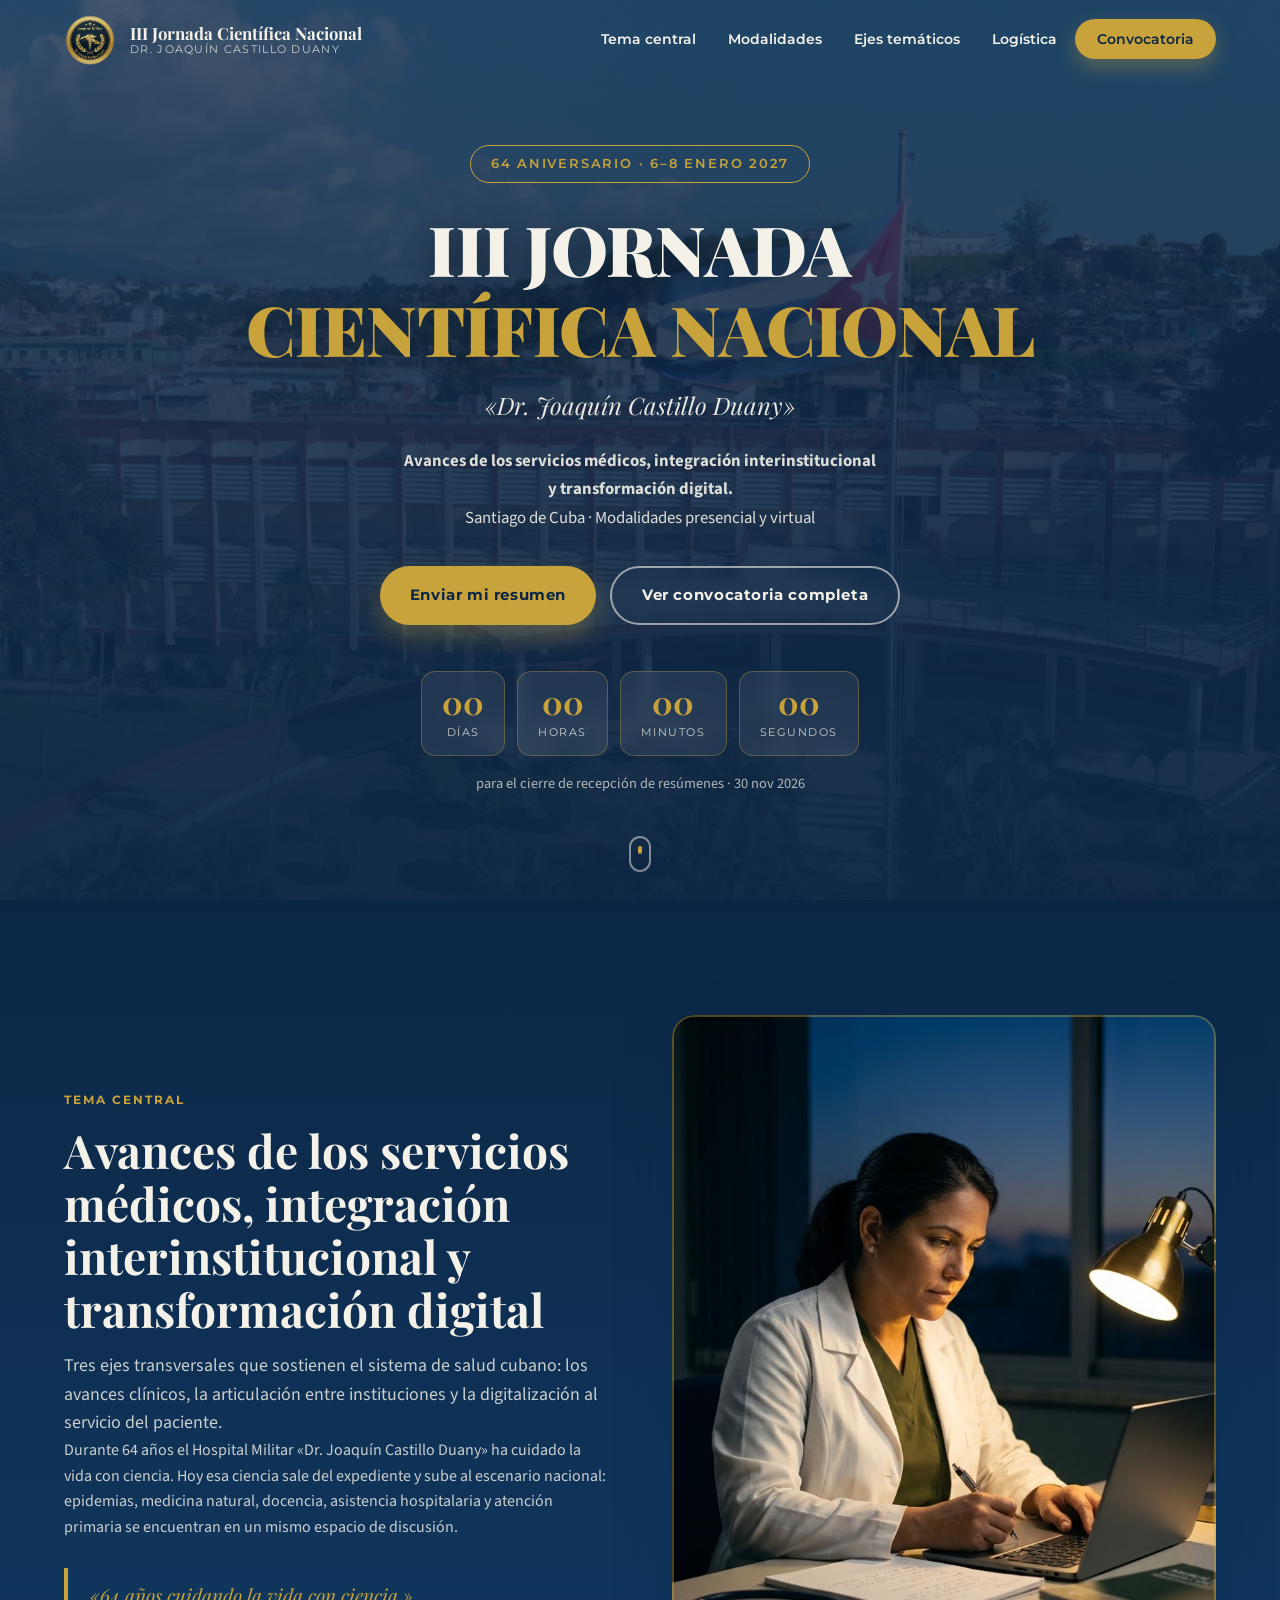
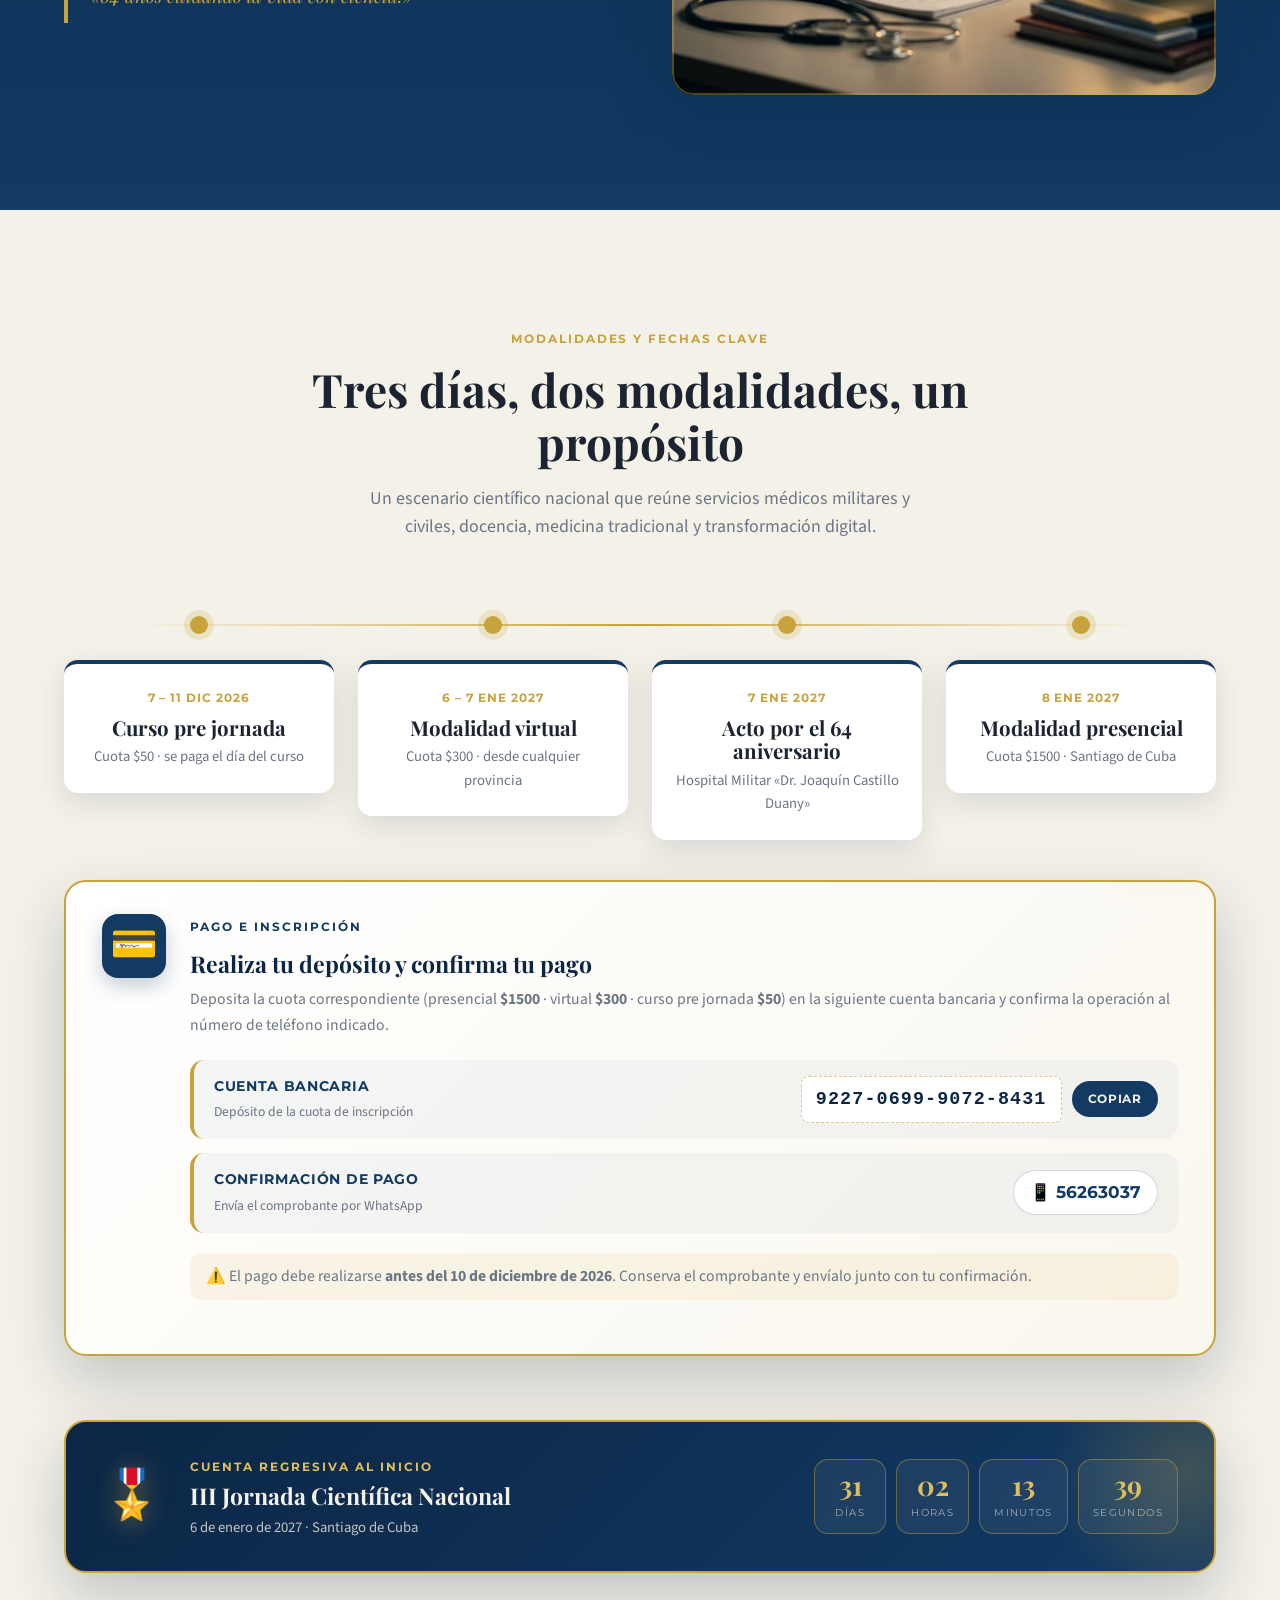
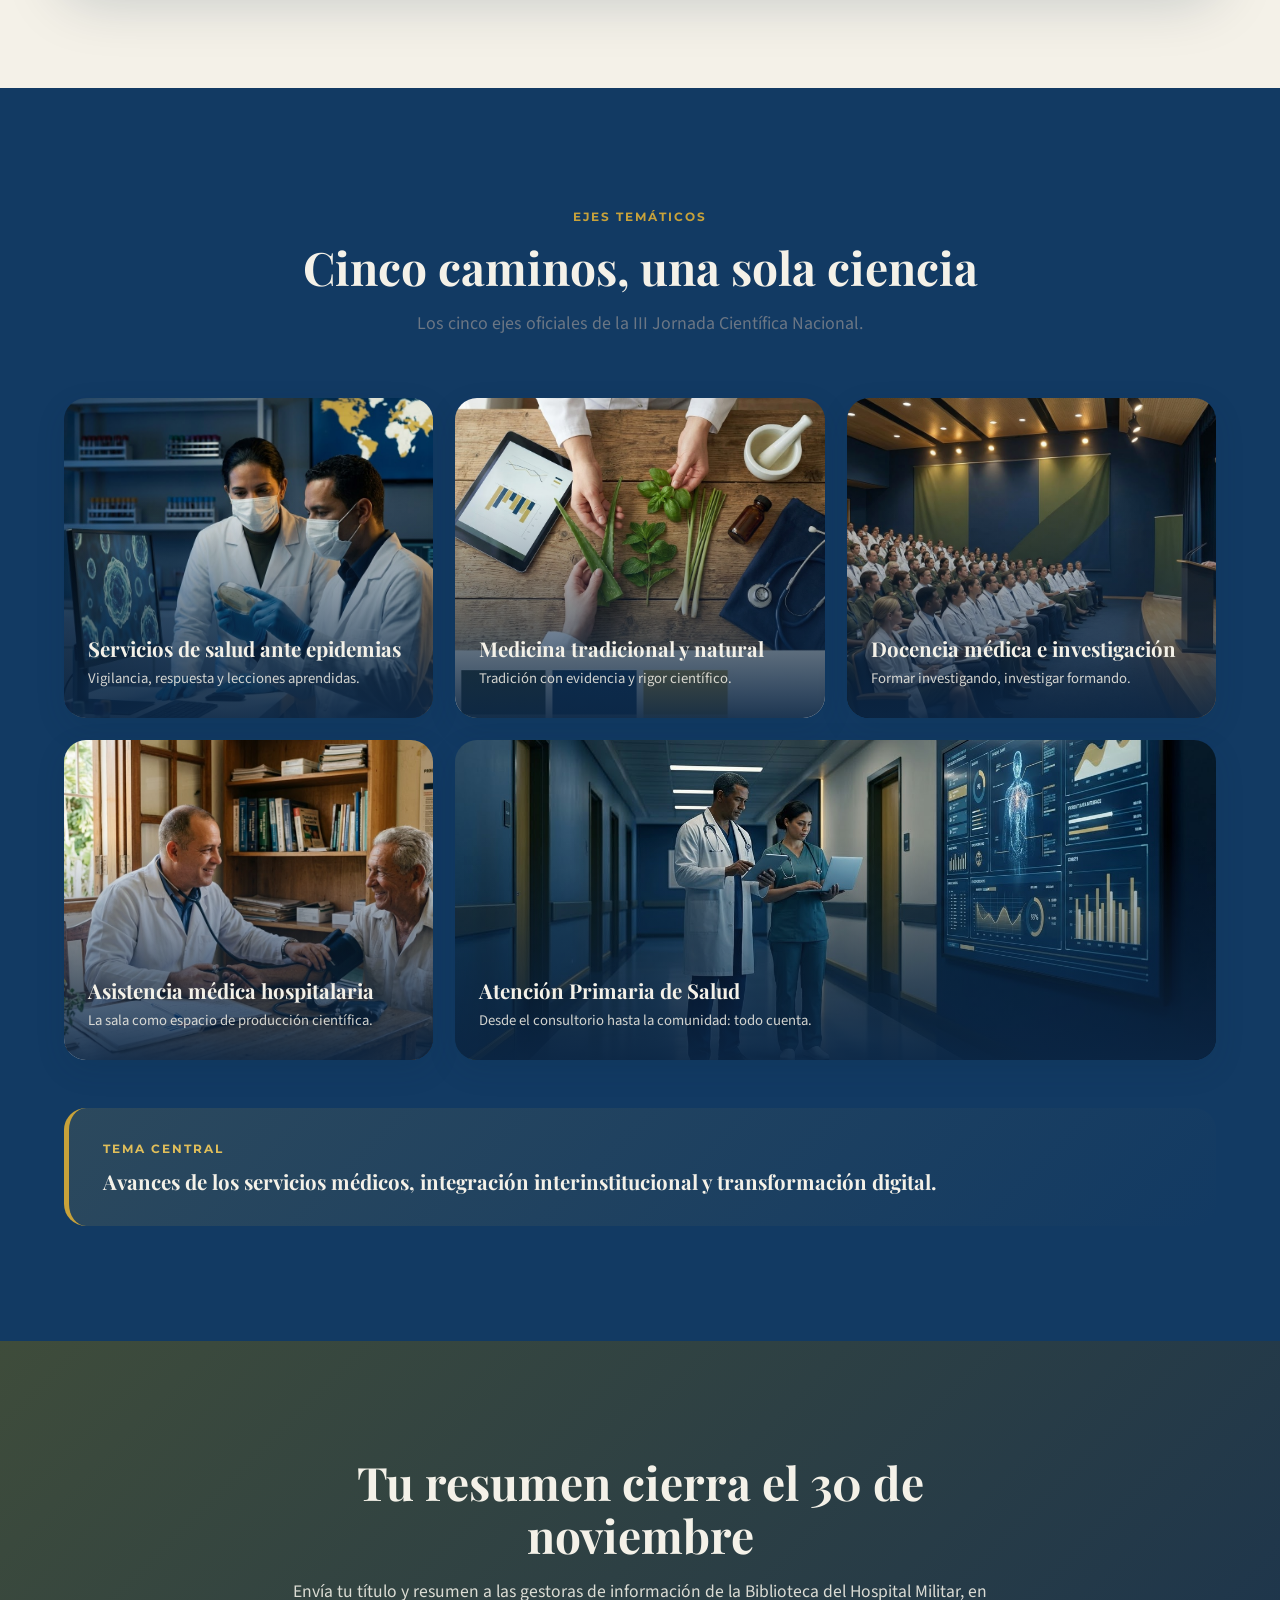
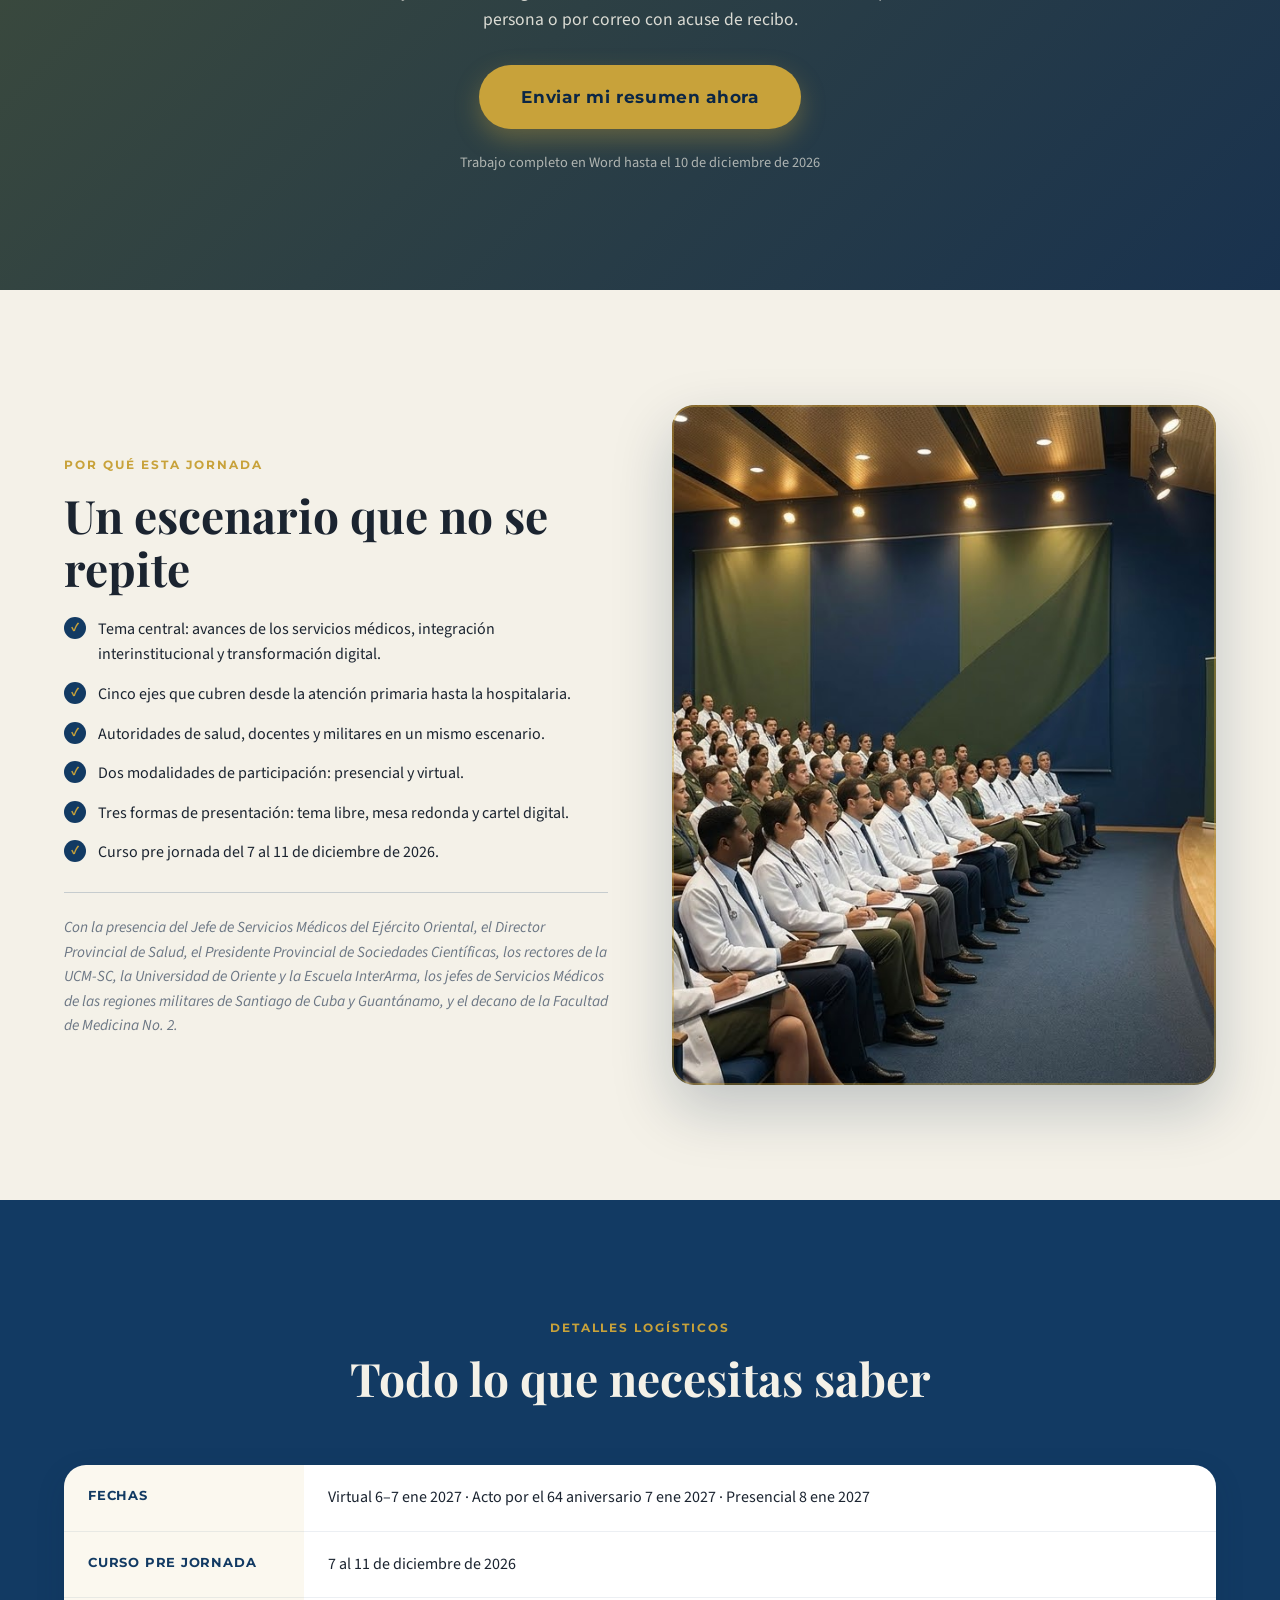
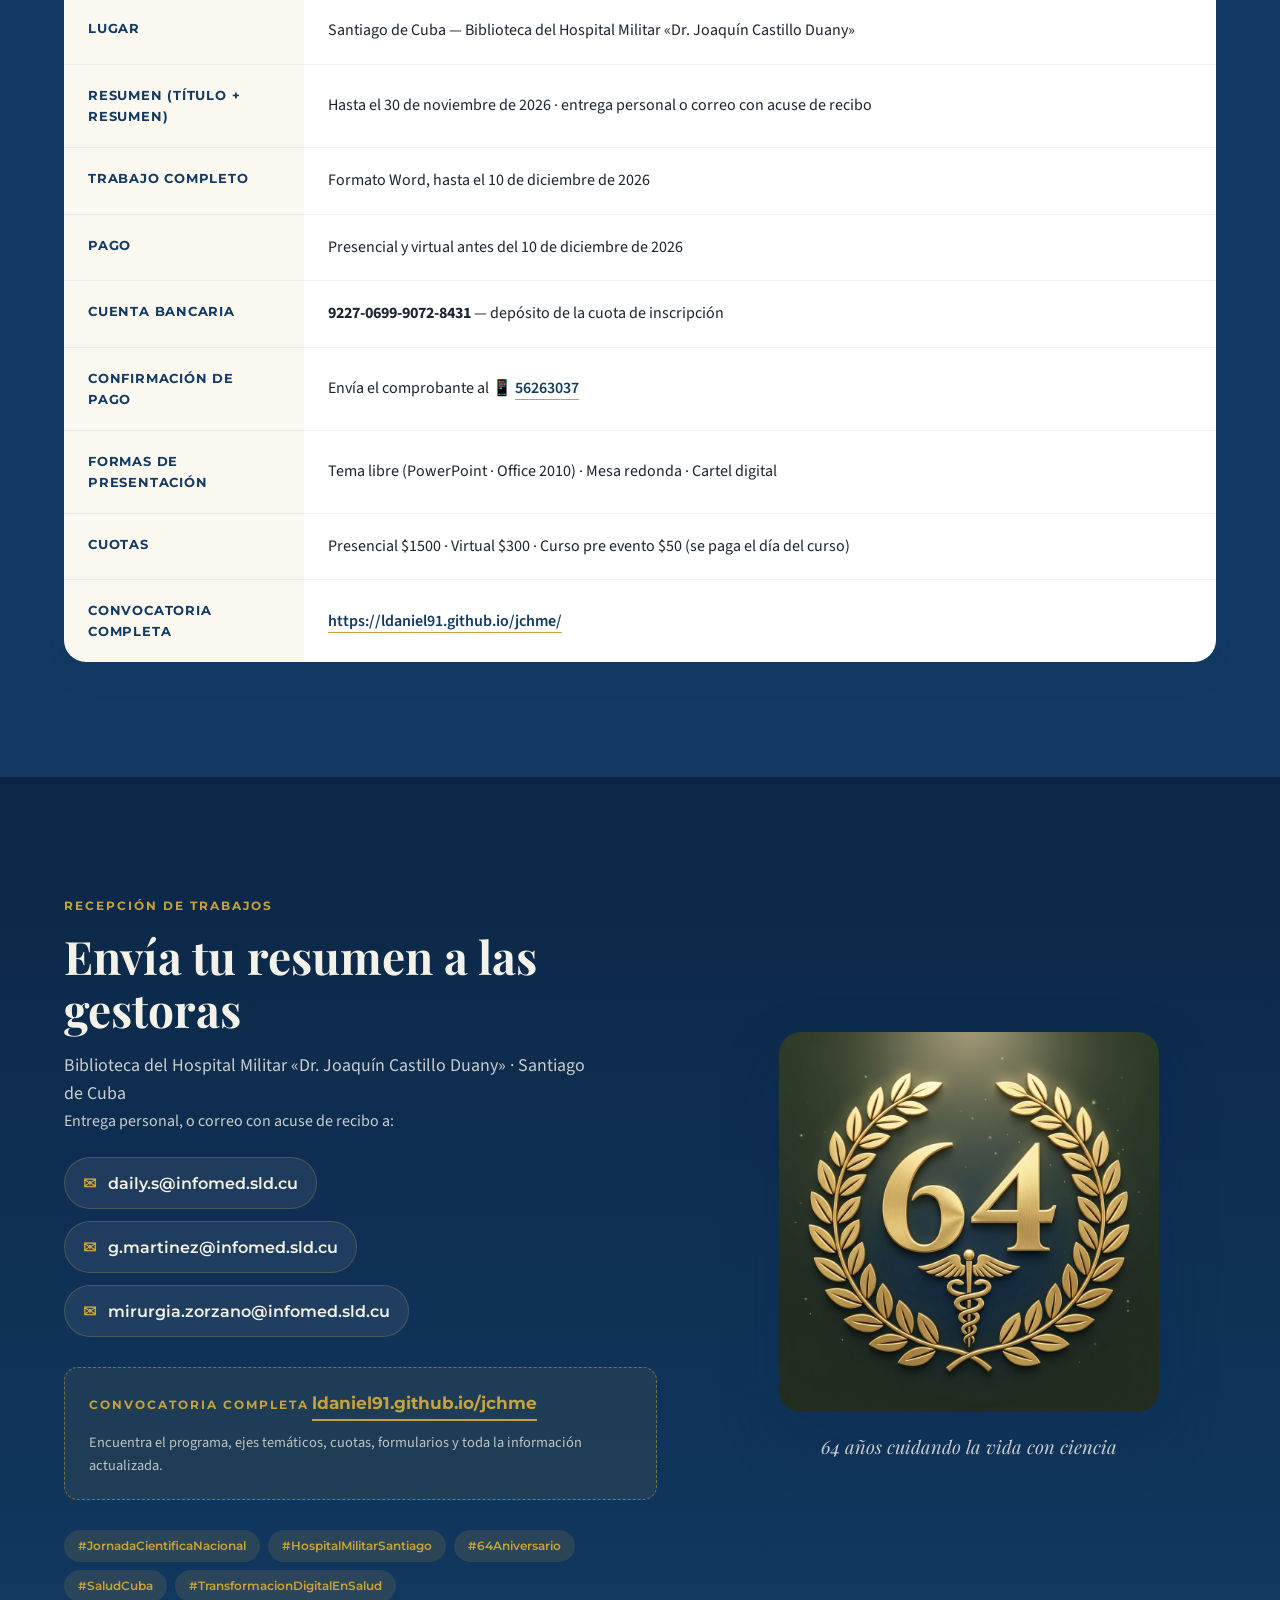
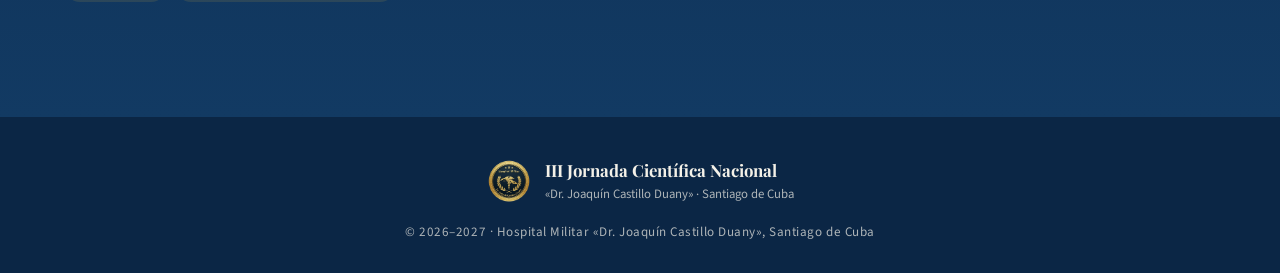
==== commit 61668fb1: "Actualizar index.html" ====
--- a/index.html
+++ b/index.html
@@ -13,6 +13,7 @@
   <link href="https://fonts.googleapis.com/css2?family=Playfair+Display:wght@600;700;900&family=Montserrat:wght@400;500;600;700&family=Source+Sans+3:wght@300;400;500;600&display=swap" rel="stylesheet" />
 
   <link rel="stylesheet" href="css/styles.css" />
+<link rel="stylesheet" href="css/print.css" media="print" />
   <link rel="icon" type="image/png" href="assets/img/logo.png" />
 </head>
 <body>
--- a/css/styles.css
+++ b/css/styles.css
@@ -282,6 +282,142 @@
 .tl-card:hover{ transform: translateY(-6px); box-shadow: var(--shadow-lg); }
 .tl-date{ display:block; font-family: var(--font-s); font-weight:700; font-size:.78rem; letter-spacing:.08em; color: var(--gold); text-transform: uppercase; margin-bottom: 8px; }
 .tl-card p{ font-size: .92rem; color: var(--muted); margin-top: 6px; }
+
+/* ─── Tarjeta de pago ─── */
+.payment-card{
+  margin-top: 40px;
+  display: grid;
+  grid-template-columns: auto 1fr;
+  gap: 24px;
+  padding: 32px 36px;
+  border-radius: var(--radius-lg);
+  background: linear-gradient(135deg, #FFFFFF 0%, #FAF7EE 100%);
+  border: 2px solid var(--gold);
+  box-shadow: var(--shadow-lg);
+  position: relative;
+  overflow: hidden;
+}
+.payment-card::before{
+  content:'';
+  position:absolute; top:-40%; right:-5%;
+  width: 220px; height: 220px;
+  background: radial-gradient(circle, rgba(200,162,58,.15) 0%, transparent 70%);
+  border-radius: 50%;
+  pointer-events: none;
+}
+.pay-icon{
+  font-size: 2.4rem;
+  width: 64px; height: 64px;
+  display: flex; align-items: center; justify-content: center;
+  background: var(--navy);
+  border-radius: 16px;
+  box-shadow: 0 8px 20px rgba(18,58,99,.25);
+  flex-shrink: 0;
+}
+.pay-content{ position: relative; z-index: 1; }
+.pay-content .eyebrow{ color: var(--navy); }
+.pay-content h3{
+  color: var(--navy-2);
+  margin-bottom: 10px;
+  font-size: clamp(1.2rem, 1.8vw, 1.5rem);
+}
+.pay-content > p{
+  color: var(--muted);
+  margin-bottom: 22px;
+  font-size: .98rem;
+}
+
+.pay-rows{ display: flex; flex-direction: column; gap: 14px; }
+.pay-row{
+  display: grid;
+  grid-template-columns: 1fr auto;
+  gap: 16px;
+  align-items: center;
+  padding: 16px 20px;
+  background: rgba(18,58,99,.04);
+  border-radius: var(--radius);
+  border-left: 4px solid var(--gold);
+}
+.pay-label{ display: flex; flex-direction: column; }
+.pay-row-title{
+  font-family: var(--font-s);
+  font-weight: 700;
+  font-size: .85rem;
+  letter-spacing: .05em;
+  text-transform: uppercase;
+  color: var(--navy);
+  margin-bottom: 4px;
+}
+.pay-row-sub{ font-size: .85rem; color: var(--muted); }
+
+.pay-value{
+  display: flex;
+  align-items: center;
+  gap: 10px;
+  flex-wrap: wrap;
+}
+.pay-account{
+  font-family: 'Courier New', ui-monospace, monospace;
+  font-weight: 700;
+  font-size: 1.15rem;
+  letter-spacing: .06em;
+  color: var(--navy-2);
+  background: var(--white);
+  padding: 8px 14px;
+  border-radius: 8px;
+  border: 1px dashed rgba(200,162,58,.6);
+}
+.copy-btn{
+  font-family: var(--font-s);
+  font-weight: 700;
+  font-size: .78rem;
+  letter-spacing: .06em;
+  text-transform: uppercase;
+  padding: 8px 16px;
+  border-radius: 40px;
+  background: var(--navy);
+  color: var(--ivory);
+  transition: background .25s ease, transform .25s ease;
+}
+.copy-btn:hover{
+  background: var(--gold);
+  color: var(--navy-2);
+  transform: translateY(-2px);
+}
+.copy-btn.copied{
+  background: #2E7D32;
+  color: #fff;
+}
+
+.pay-phone{
+  display: inline-flex;
+  align-items: center;
+  gap: 8px;
+  font-family: var(--font-s);
+  font-weight: 700;
+  font-size: 1.05rem;
+  color: var(--navy);
+  padding: 8px 16px;
+  background: var(--white);
+  border-radius: 40px;
+  border: 1px solid rgba(18,58,99,.2);
+  transition: background .25s ease, border-color .25s ease, transform .25s ease;
+}
+.pay-phone:hover{
+  background: #E7F5EA;
+  border-color: #2E7D32;
+  transform: translateY(-2px);
+}
+
+.pay-note{
+  margin-top: 20px;
+  padding: 12px 16px;
+  background: rgba(200,162,58,.1);
+  border-radius: 10px;
+  font-size: .88rem;
+  color: #7A5C0E;
+  line-height: 1.5;
+}
 
 /* ─── Cuenta regresiva al inicio de la Jornada ─── */
 .journey-countdown{
@@ -581,6 +717,19 @@
   .cd-item-light .cd-num{ font-size: 1.3rem; }
   .footer-brand div{ text-align:center; }
   .central-band{ padding: 22px 20px; }
+
+  /* Tarjeta de pago en móvil */
+  .payment-card{
+    grid-template-columns: 1fr;
+    padding: 24px 20px;
+  }
+  .pay-icon{ font-size: 2rem; width: 54px; height: 54px; }
+  .pay-row{
+    grid-template-columns: 1fr;
+    gap: 10px;
+    padding: 14px 16px;
+  }
+  .pay-account{ font-size: 1rem; }
 }
 
 @media (max-width: 480px){
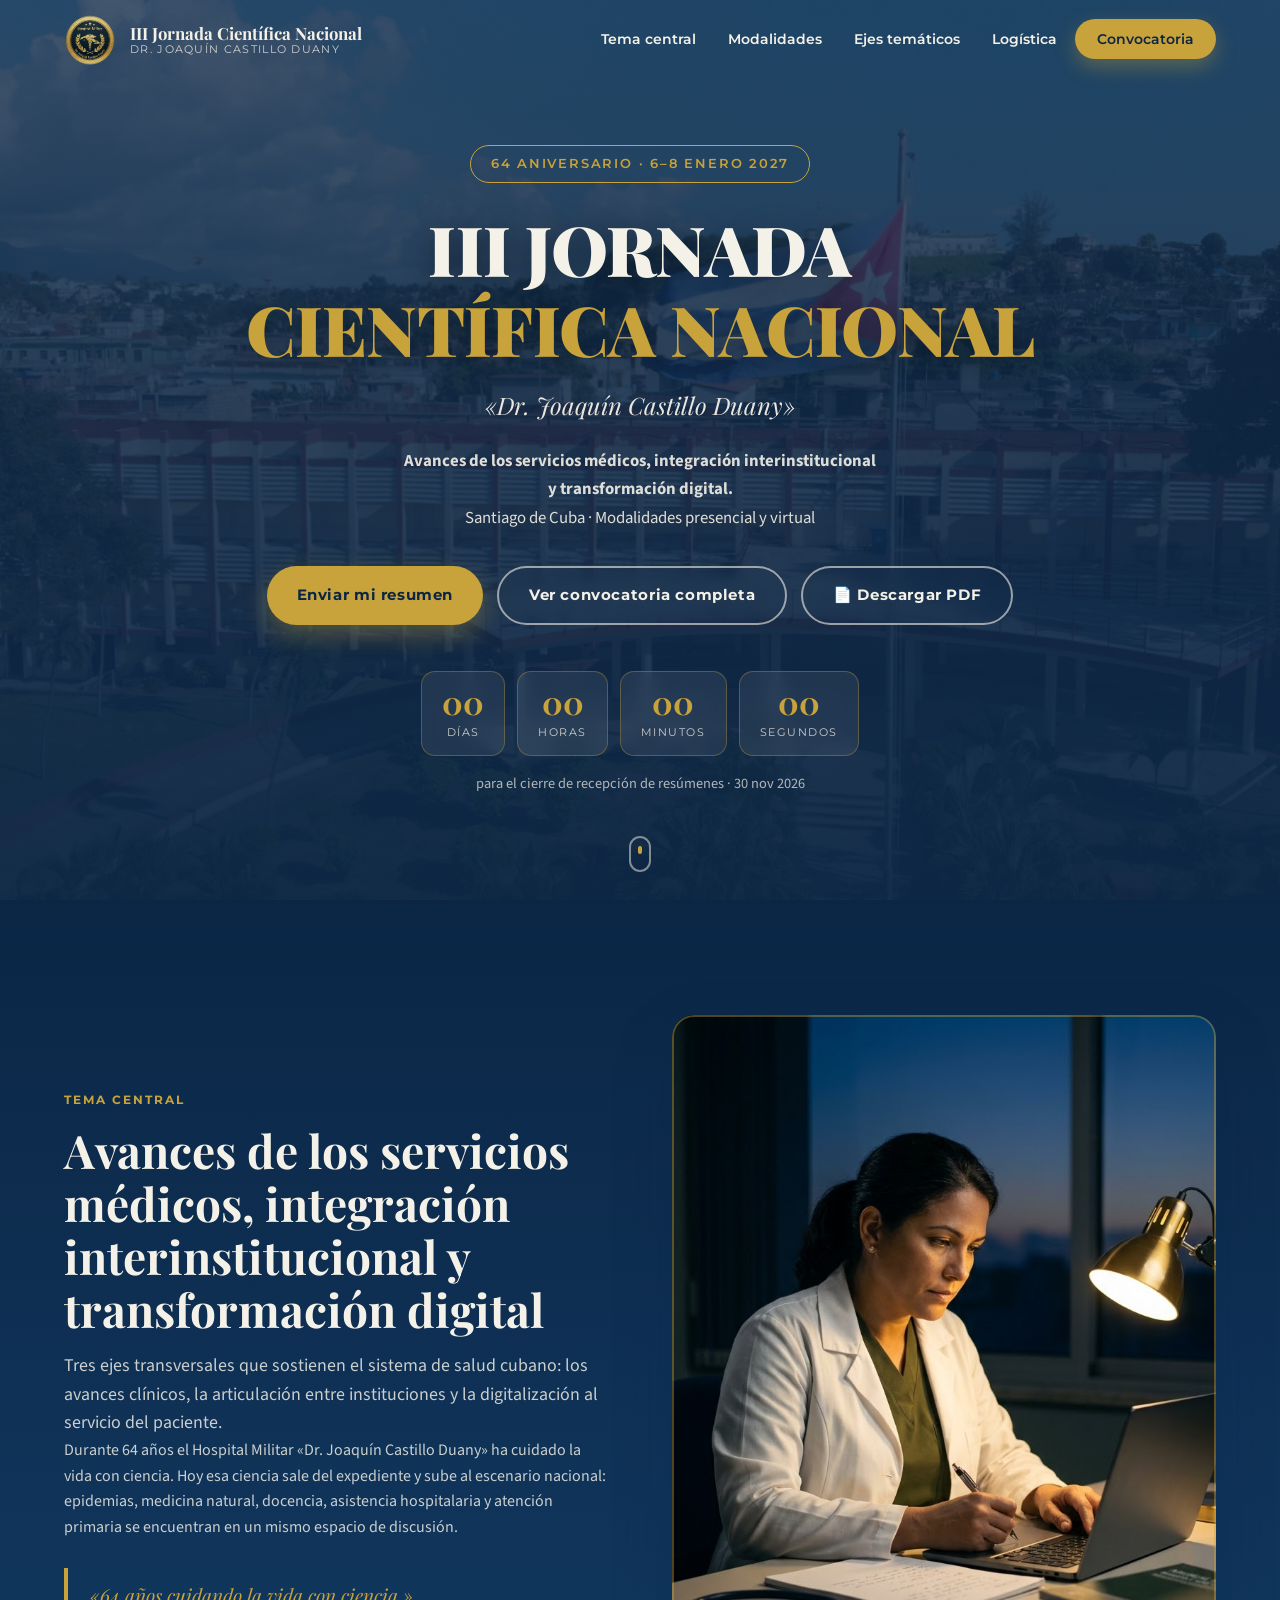
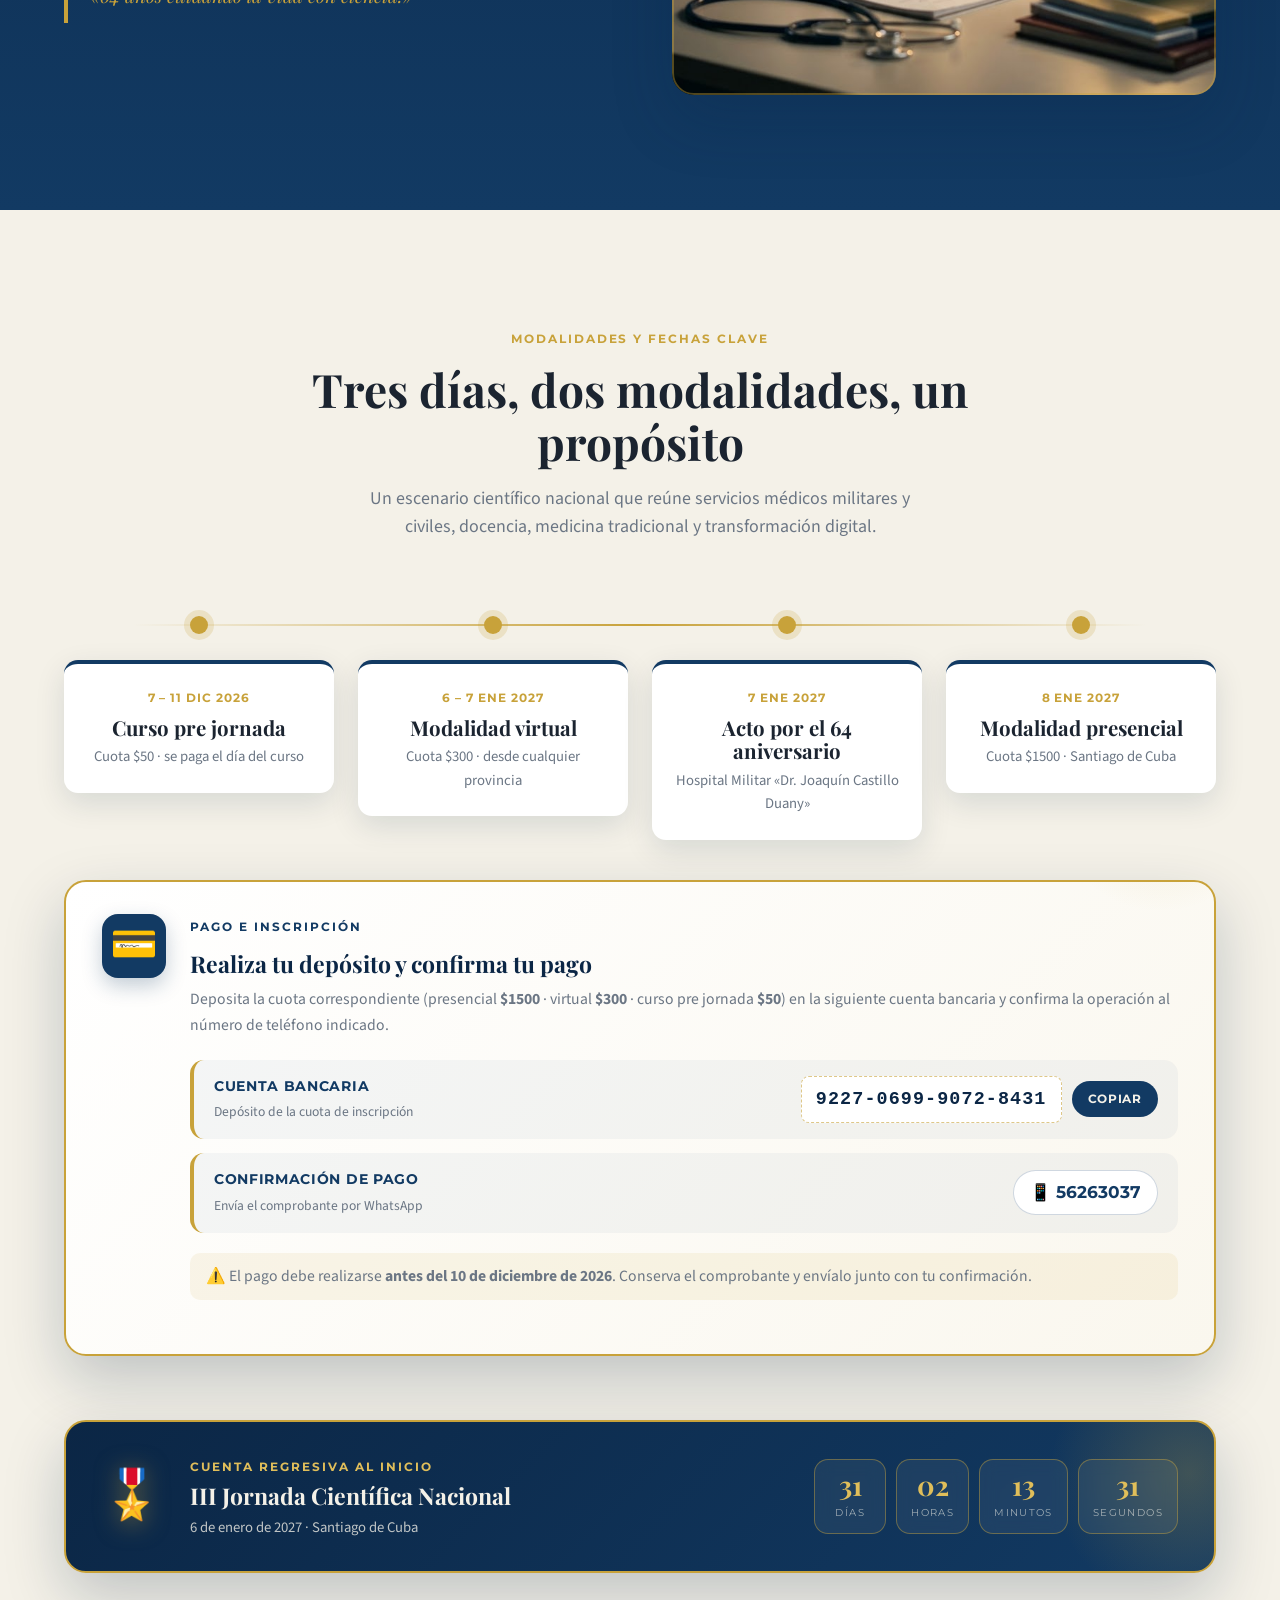
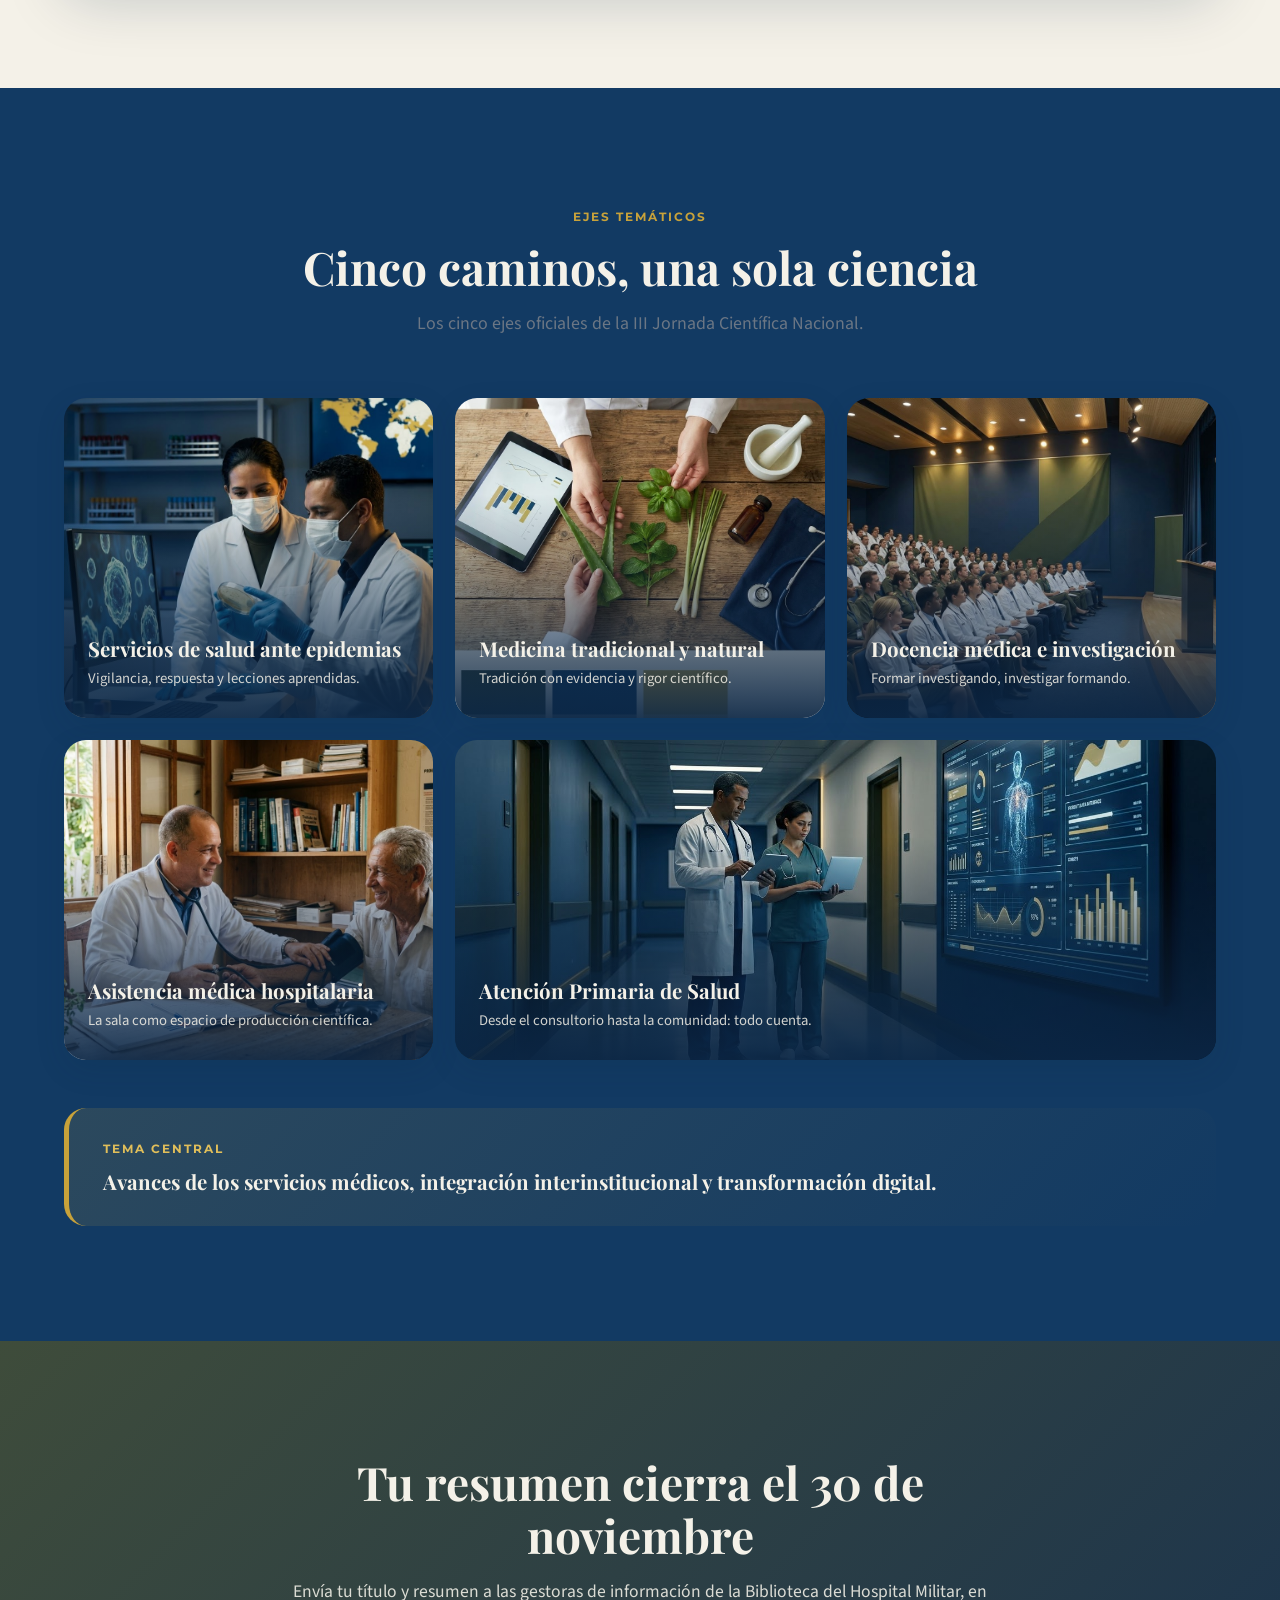
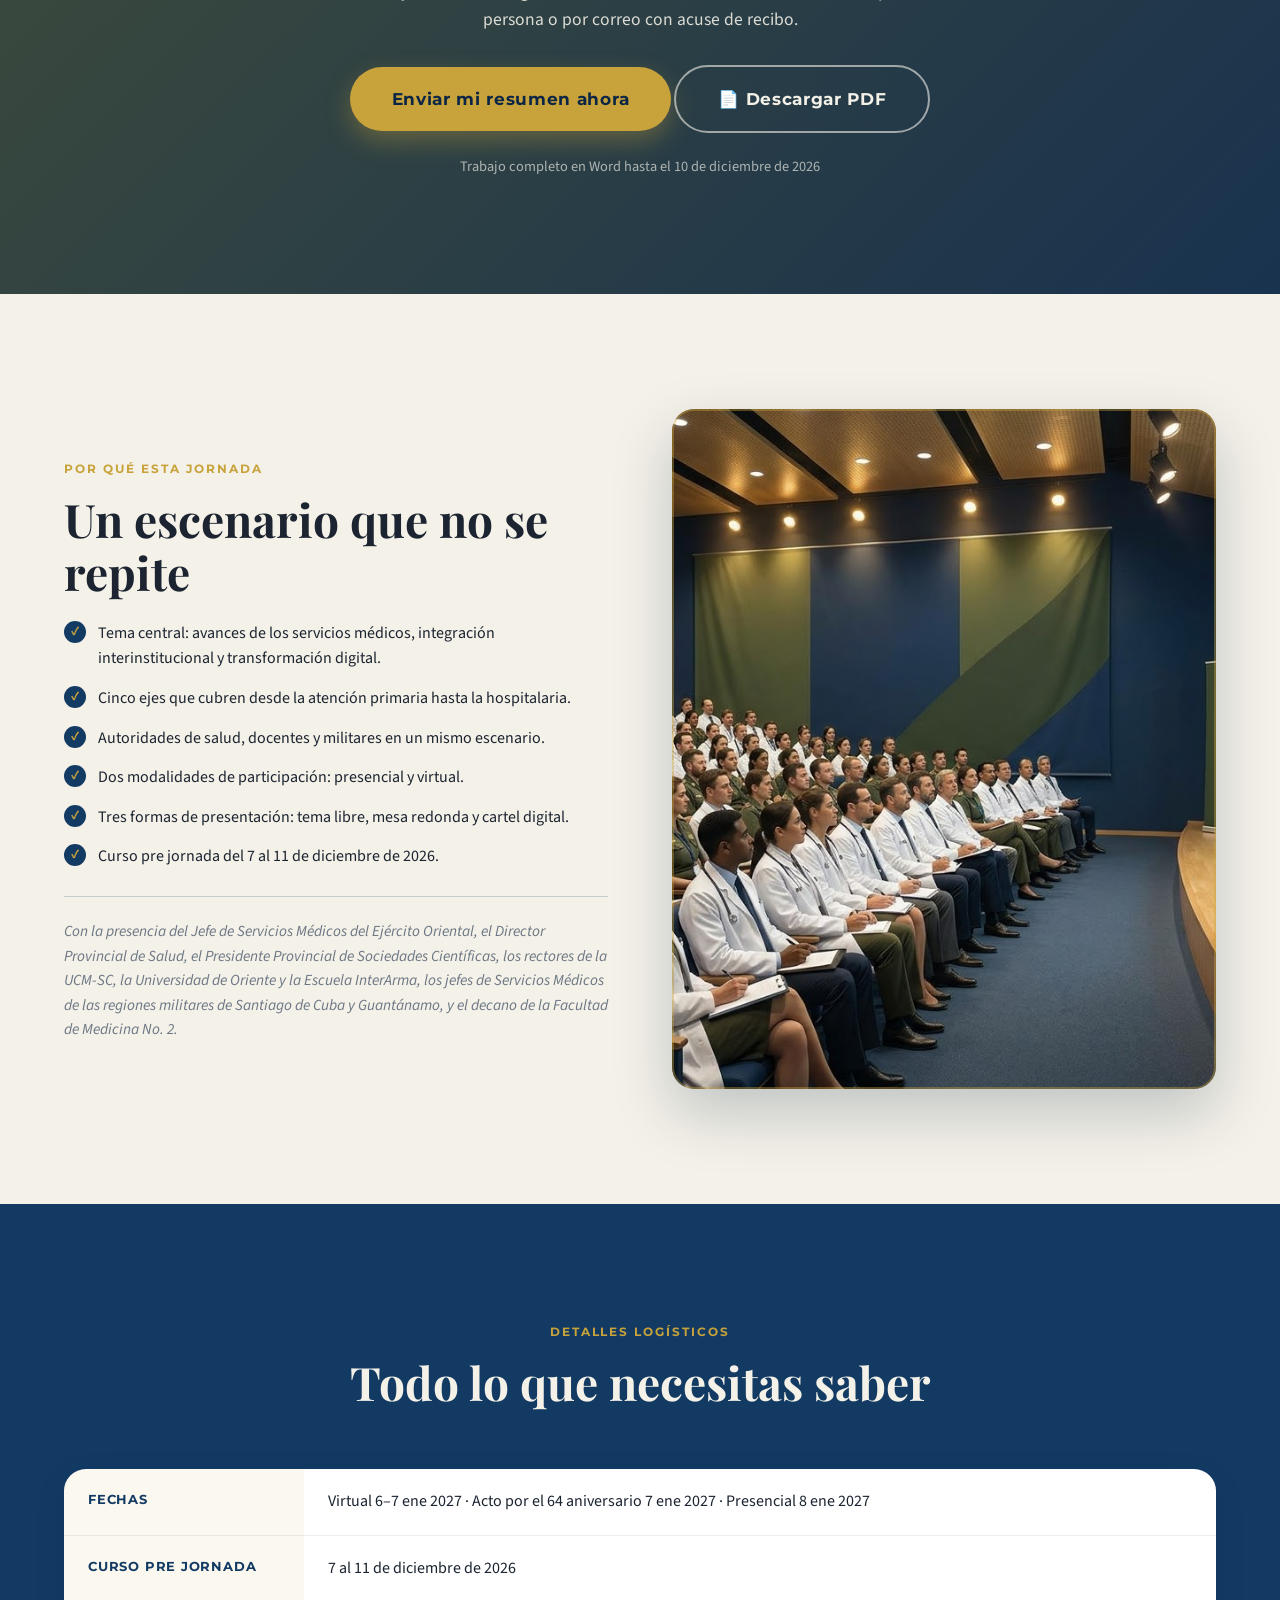
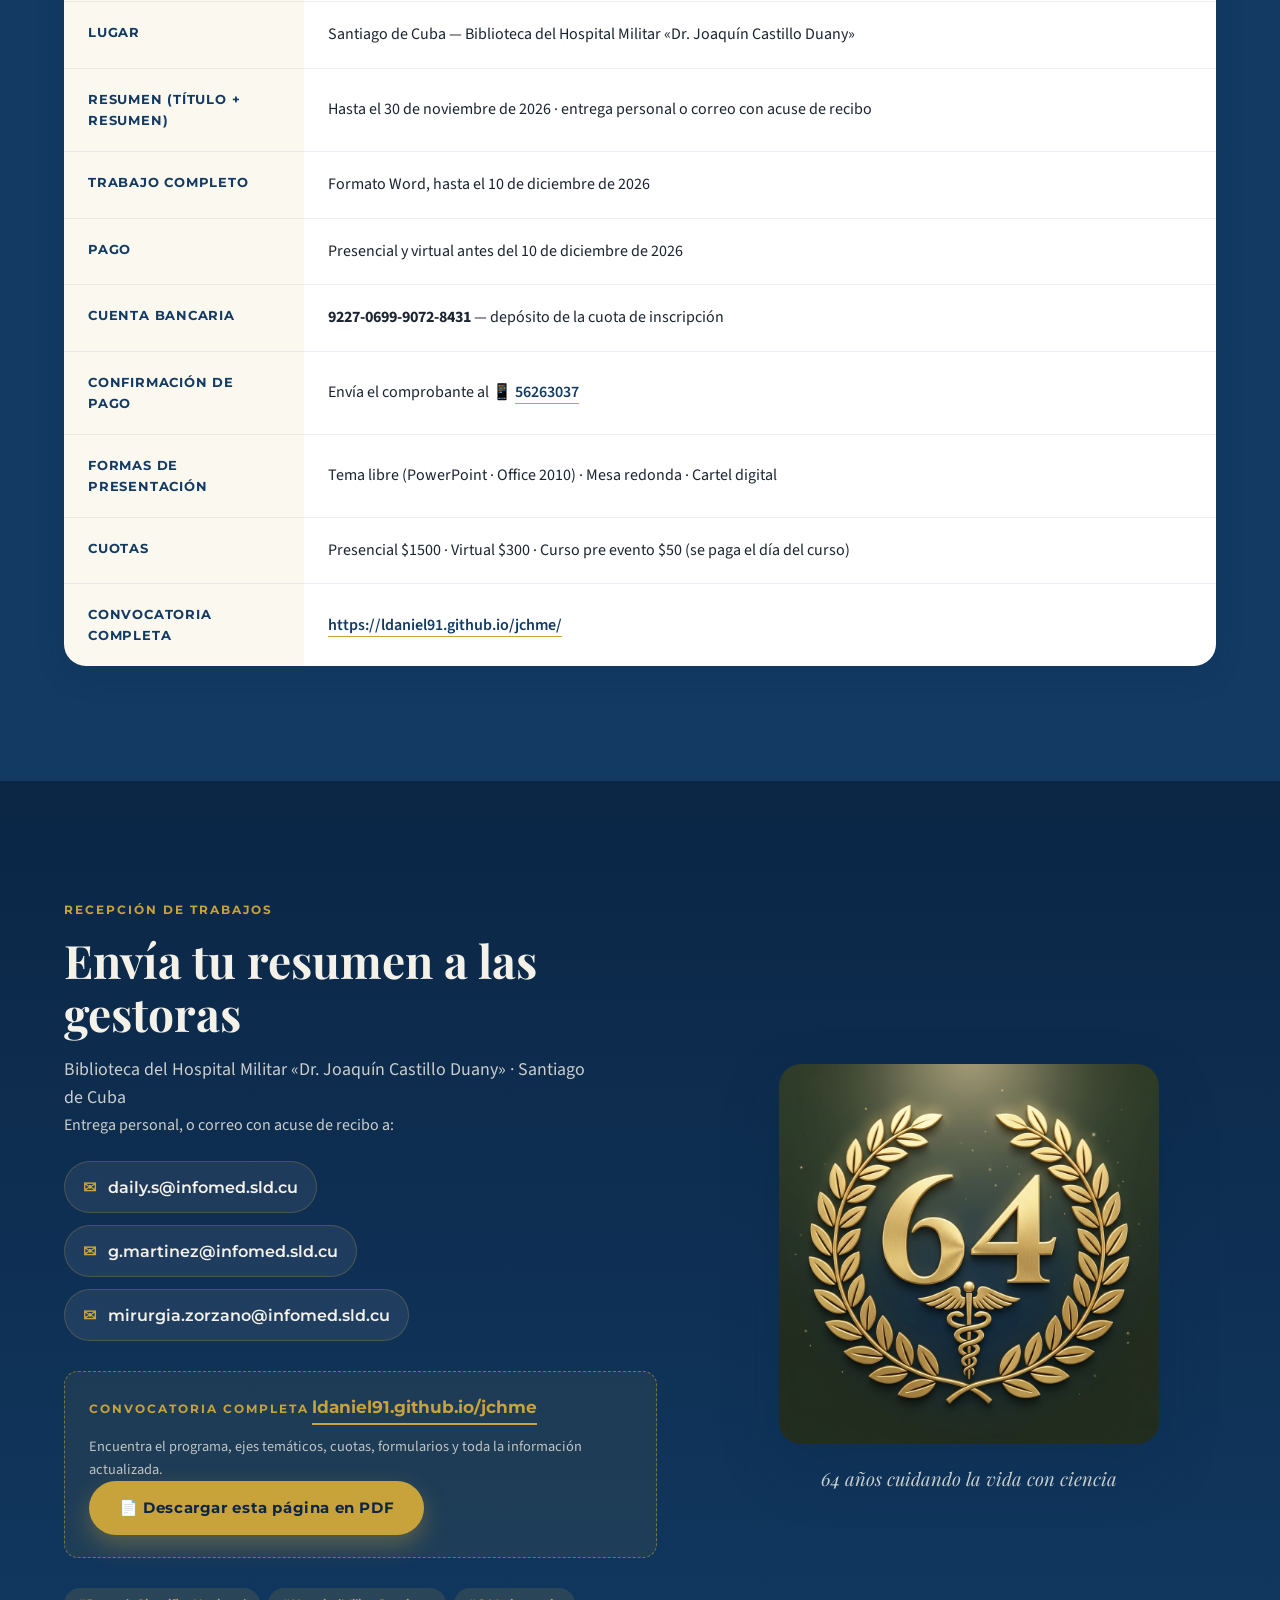
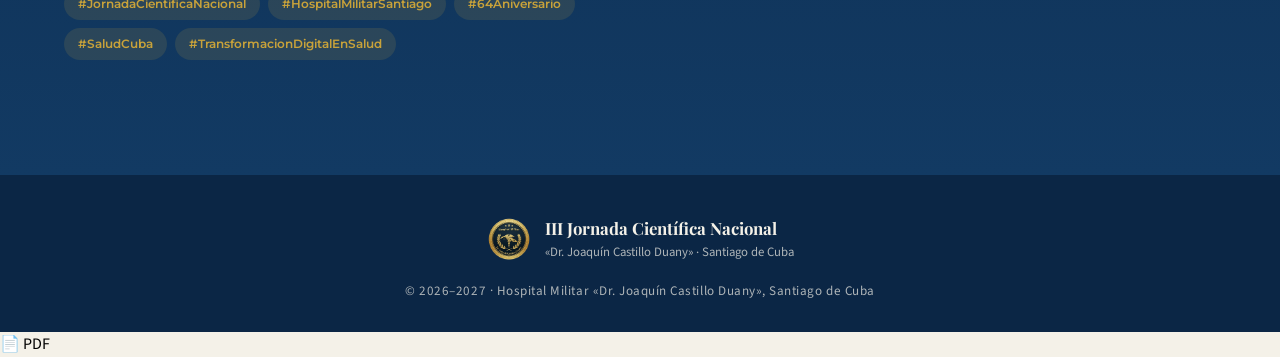
==== commit dd57e75c: "Add files via upload" ====
--- a/index.html
+++ b/index.html
@@ -13,7 +13,7 @@
   <link href="https://fonts.googleapis.com/css2?family=Playfair+Display:wght@600;700;900&family=Montserrat:wght@400;500;600;700&family=Source+Sans+3:wght@300;400;500;600&display=swap" rel="stylesheet" />
 
   <link rel="stylesheet" href="css/styles.css" />
-<link rel="stylesheet" href="css/print.css" media="print" />
+  <link rel="stylesheet" href="css/print.css" media="print" />
   <link rel="icon" type="image/png" href="assets/img/logo.png" />
 </head>
 <body>
@@ -65,6 +65,10 @@
       <div class="hero-actions">
         <a href="#contacto" class="btn btn-gold">Enviar mi resumen</a>
         <a href="https://ldaniel91.github.io/jchme/" class="btn btn-ghost" target="_blank" rel="noopener">Ver convocatoria completa</a>
+        <button type="button" class="btn btn-ghost print-btn"
+                title="Se abrirá el diálogo de impresión — elige «Guardar como PDF»">
+          📄 Descargar PDF
+        </button>
       </div>
 
       <!-- Cuenta regresiva al CIERRE DE RESÚMENES -->
@@ -296,7 +300,15 @@
     <div class="container cta-inner reveal">
       <h2>Tu resumen cierra el 30 de noviembre</h2>
       <p>Envía tu título y resumen a las gestoras de información de la Biblioteca del Hospital Militar, en persona o por correo con acuse de recibo.</p>
-      <a href="#contacto" class="btn btn-gold btn-lg">Enviar mi resumen ahora</a>
+
+      <div class="cta-actions">
+        <a href="#contacto" class="btn btn-gold btn-lg">Enviar mi resumen ahora</a>
+        <button type="button" class="btn btn-ghost btn-lg print-btn"
+                title="Se abrirá el diálogo de impresión — elige «Guardar como PDF»">
+          📄 Descargar PDF
+        </button>
+      </div>
+
       <p class="cta-note">Trabajo completo en Word hasta el 10 de diciembre de 2026</p>
     </div>
   </section>
@@ -378,6 +390,10 @@
             ldaniel91.github.io/jchme
           </a>
           <p>Encuentra el programa, ejes temáticos, cuotas, formularios y toda la información actualizada.</p>
+          <button type="button" class="btn btn-gold print-btn print-btn-conv"
+                  title="Se abrirá el diálogo de impresión — elige «Guardar como PDF»">
+            📄 Descargar esta página en PDF
+          </button>
         </div>
 
         <div class="hashtags">
@@ -412,6 +428,13 @@
 
   <button class="to-top" id="toTop" aria-label="Volver arriba">↑</button>
 
+  <!-- Botón flotante para descargar PDF -->
+  <button type="button" class="pdf-fab print-btn" id="pdfFab"
+          aria-label="Descargar convocatoria en PDF"
+          title="Se abrirá el diálogo de impresión — elige «Guardar como PDF»">
+    📄 PDF
+  </button>
+
   <script src="js/main.js"></script>
 </body>
 </html>
--- a/css/print.css
+++ b/css/print.css
@@ -0,0 +1,306 @@
+/* ═══════════════════════════════════════════
+   print.css — Versión imprimible / PDF
+   Fondo blanco · imágenes nítidas · enlaces activos
+   ═══════════════════════════════════════════ */
+
+@page {
+  size: A4;
+  margin: 14mm 12mm 16mm 12mm;
+}
+
+@media print {
+  /* ─── Forzar impresión de fondos, imágenes y fuentes ─── */
+  *, *::before, *::after {
+    -webkit-print-color-adjust: exact !important;
+    print-color-adjust: exact !important;
+    box-shadow: none !important;
+    text-shadow: none !important;
+    animation: none !important;
+    transition: none !important;
+  }
+
+  html, body {
+    background: #FFFFFF !important;
+    color: #1A1A1A !important;
+    font-size: 11pt !important;
+    line-height: 1.5 !important;
+  }
+
+  /* ─── Ocultar elementos interactivos o efímeros ─── */
+  .site-header,
+  .menu-toggle,
+  .nav,
+  .hero-scroll,
+  .to-top,
+  .hero-actions,
+  .countdown,
+  .countdown-light,
+  .journey-countdown,
+  .hashtags,
+  .copy-btn,
+  .cta-band .btn {
+    display: none !important;
+  }
+
+  /* ─── Asegurar que TODO lo animado sea visible al imprimir ─── */
+  .reveal,
+  .reveal:not(.visible) {
+    opacity: 1 !important;
+    transform: none !important;
+  }
+
+  /* ─── Hero convertido en cabecera blanca con banner ─── */
+  .hero {
+    display: block !important;
+    min-height: auto !important;
+    padding: 0 0 8mm !important;
+    text-align: center !important;
+    background: #FFFFFF !important;
+    color: #1A1A1A !important;
+    overflow: visible !important;
+  }
+  .hero-bg {
+    position: static !important;
+    display: block !important;
+    width: 100% !important;
+    height: 65mm !important;
+    margin: 0 0 8mm !important;
+    background-size: cover !important;
+    background-position: center !important;
+    border-radius: 6pt !important;
+    transform: none !important;
+    animation: none !important;
+  }
+  .hero-overlay { display: none !important; }
+  .hero-content { position: static !important; padding: 0 !important; }
+
+  .hero-badge {
+    display: inline-block !important;
+    border-color: #C8A23A !important;
+    color: #123A63 !important;
+    background: #FAF6EA !important;
+    margin-bottom: 12pt !important;
+  }
+  .hero-title { color: #123A63 !important; font-size: 26pt !important; }
+  .hero-title span { color: #C8A23A !important; }
+  .hero-slogan { color: #123A63 !important; }
+  .hero-desc   { color: #1A1A1A !important; opacity: 1 !important; }
+  .countdown-note { color: #555 !important; opacity: 1 !important; }
+
+  /* ─── Secciones: todas a fondo blanco ─── */
+  .section,
+  .section-ivory,
+  .section-dark,
+  .section-navy,
+  .cta-band,
+  .site-footer,
+  .payment-card,
+  .table-wrap,
+  .log-table {
+    background: #FFFFFF !important;
+    color: #1A1A1A !important;
+  }
+
+  .section { padding: 8mm 0 !important; }
+  .section + .section { padding-top: 6mm !important; }
+
+  /* ─── Textos en secciones que eran oscuras ─── */
+  .section-dark p,
+  .section-dark .lead,
+  .section-dark li,
+  .section-dark h2,
+  .section-dark h3,
+  .section-navy p,
+  .section-navy .lead,
+  .section-navy li,
+  .section-navy h2,
+  .section-navy h3 {
+    color: #1A1A1A !important;
+  }
+
+  /* ─── Acentos dorados y azules conservados ─── */
+  .eyebrow,
+  .quote,
+  .tl-date,
+  .cta-side-caption { color: #C8A23A !important; }
+  .quote { border-left-color: #C8A23A !important; }
+  .section-title { color: #123A63 !important; }
+
+  /* ─── Tarjeta de pago ─── */
+  .payment-card {
+    background: #FAF8F1 !important;
+    border: 1.5pt solid #C8A23A !important;
+    page-break-inside: avoid;
+    margin-top: 8mm !important;
+  }
+  .payment-card::before { display: none !important; }
+  .pay-content h3 { color: #123A63 !important; }
+  .pay-content > p { color: #333 !important; }
+  .pay-row {
+    background: #FFFFFF !important;
+    border-left: 3pt solid #C8A23A !important;
+    page-break-inside: avoid;
+  }
+  .pay-row-title { color: #123A63 !important; }
+  .pay-row-sub { color: #555 !important; }
+  .pay-account {
+    background: #FFFFFF !important;
+    border: 1pt dashed #C8A23A !important;
+    color: #0B2645 !important;
+  }
+  .pay-phone {
+    background: transparent !important;
+    border: none !important;
+    color: #123A63 !important;
+    text-decoration: underline !important;
+    text-decoration-color: #C8A23A !important;
+    padding: 0 !important;
+  }
+  .pay-note {
+    background: #FAF6EA !important;
+    color: #6B5000 !important;
+    border: 1pt solid #E8DCA8 !important;
+  }
+
+  /* ─── Timeline ─── */
+  .timeline { page-break-inside: avoid; }
+  .timeline::before { background: linear-gradient(90deg, transparent, #C8A23A, transparent) !important; }
+  .tl-card {
+    background: #FFFFFF !important;
+    border: 1pt solid #E2DDCB !important;
+    border-top: 3pt solid #123A63 !important;
+    page-break-inside: avoid;
+  }
+  .tl-card p { color: #333 !important; }
+
+  /* ─── Tarjetas temáticas (mantienen su imagen) ─── */
+  .themes { page-break-inside: auto; }
+  .theme {
+    page-break-inside: avoid;
+    min-height: 55mm !important;
+    box-shadow: none !important;
+    border: 1pt solid #E2DDCB !important;
+  }
+  .theme::after {
+    background: linear-gradient(180deg, rgba(11,38,69,0) 20%, rgba(11,38,69,.9) 100%) !important;
+  }
+  .theme-body h3,
+  .theme-body p { color: #F4F1E8 !important; }
+
+  /* ─── Banda tema central ─── */
+  .central-band {
+    background: #F7F3E6 !important;
+    border-left: 4pt solid #C8A23A !important;
+    page-break-inside: avoid;
+  }
+  .central-band p { color: #123A63 !important; }
+
+  /* ─── CTA band: sin imagen de fondo, fondo blanco ─── */
+  .cta-band {
+    background: #FFFFFF !important;
+    padding: 8mm 0 !important;
+    page-break-inside: avoid;
+  }
+  .cta-overlay { display: none !important; }
+  .cta-inner h2 { color: #123A63 !important; }
+  .cta-inner p  { color: #333 !important; }
+  .cta-note     { color: #666 !important; }
+
+  /* ─── Check list ─── */
+  .check-list li { color: #1A1A1A !important; }
+  .check-list-dark li::before { background: #123A63 !important; color: #C8A23A !important; }
+  .authorities { color: #555 !important; border-top-color: #E2DDCB !important; }
+  .authorities-dark { color: #555 !important; }
+
+  /* ─── Tabla logística ─── */
+  .table-wrap { page-break-inside: avoid; border: 1pt solid #E2DDCB !important; }
+  .log-table th {
+    background: #FAF6EA !important;
+    color: #123A63 !important;
+    border-bottom: 1pt solid #E2DDCB !important;
+    font-size: 9pt !important;
+    padding: 6pt 8pt !important;
+  }
+  .log-table td {
+    color: #1A1A1A !important;
+    border-bottom: 1pt solid #EFEBDE !important;
+    padding: 6pt 8pt !important;
+    font-size: 10pt !important;
+  }
+  .log-table tr { page-break-inside: avoid; }
+  .table-link { color: #123A63 !important; border-bottom-color: #C8A23A !important; }
+
+  /* ─── Contacto ─── */
+  .mail-list a {
+    background: #F7F5EE !important;
+    border: 1pt solid #C8A23A !important;
+    color: #123A63 !important;
+    page-break-inside: avoid;
+  }
+  .mail-list a span { color: #C8A23A !important; }
+
+  .conv-link {
+    background: #FAF6EA !important;
+    border: 1pt dashed #C8A23A !important;
+    page-break-inside: avoid;
+  }
+  .conv-link a { color: #123A63 !important; border-bottom-color: #C8A23A !important; }
+  .conv-link p { color: #333 !important; }
+
+  /* ─── Imágenes con marco ─── */
+  .img-frame {
+    page-break-inside: avoid;
+    box-shadow: none !important;
+    border: 1pt solid #E2DDCB !important;
+  }
+  .img-frame::after { border: none !important; }
+  .cta-side { page-break-inside: avoid; }
+  .cta-side img { box-shadow: none !important; border: 1pt solid #E2DDCB !important; }
+
+  /* ─── Footer ─── */
+  .site-footer {
+    background: #FFFFFF !important;
+    color: #555 !important;
+    border-top: 1.5pt solid #C8A23A !important;
+    padding: 6mm 0 4mm !important;
+  }
+  .footer-brand strong { color: #123A63 !important; }
+  .footer-brand span,
+  .footer-copy { color: #555 !important; font-size: 9pt !important; }
+
+  /* ─── Enlaces activos y reconocibles ─── */
+  a[href^="http"],
+  a[href^="mailto"],
+  a[href^="tel"] {
+    text-decoration: underline !important;
+    text-decoration-thickness: 1px !important;
+    text-underline-offset: 2px !important;
+    text-decoration-color: #C8A23A !important;
+    color: #123A63 !important;
+  }
+
+  /* Mostrar la URL sólo cuando el texto del enlace no la contiene */
+  a[href^="http"]:not([href*="ldaniel91"]):not([href*="wa.me"])::after {
+    content: " (" attr(href) ")";
+    font-size: 0.85em;
+    color: #666;
+    font-weight: 400;
+    word-break: break-all;
+  }
+
+  /* ─── Saltos de página controlados ─── */
+  h1, h2, h3 { page-break-after: avoid; }
+  p { orphans: 3; widows: 3; }
+  .payment-card,
+  .tl-card,
+  .theme,
+  .img-frame,
+  .table-wrap,
+  .mail-list a,
+  .conv-link,
+  .central-band,
+  .authorities,
+  .log-table tr {
+    page-break-inside: avoid;
+  }
+}
